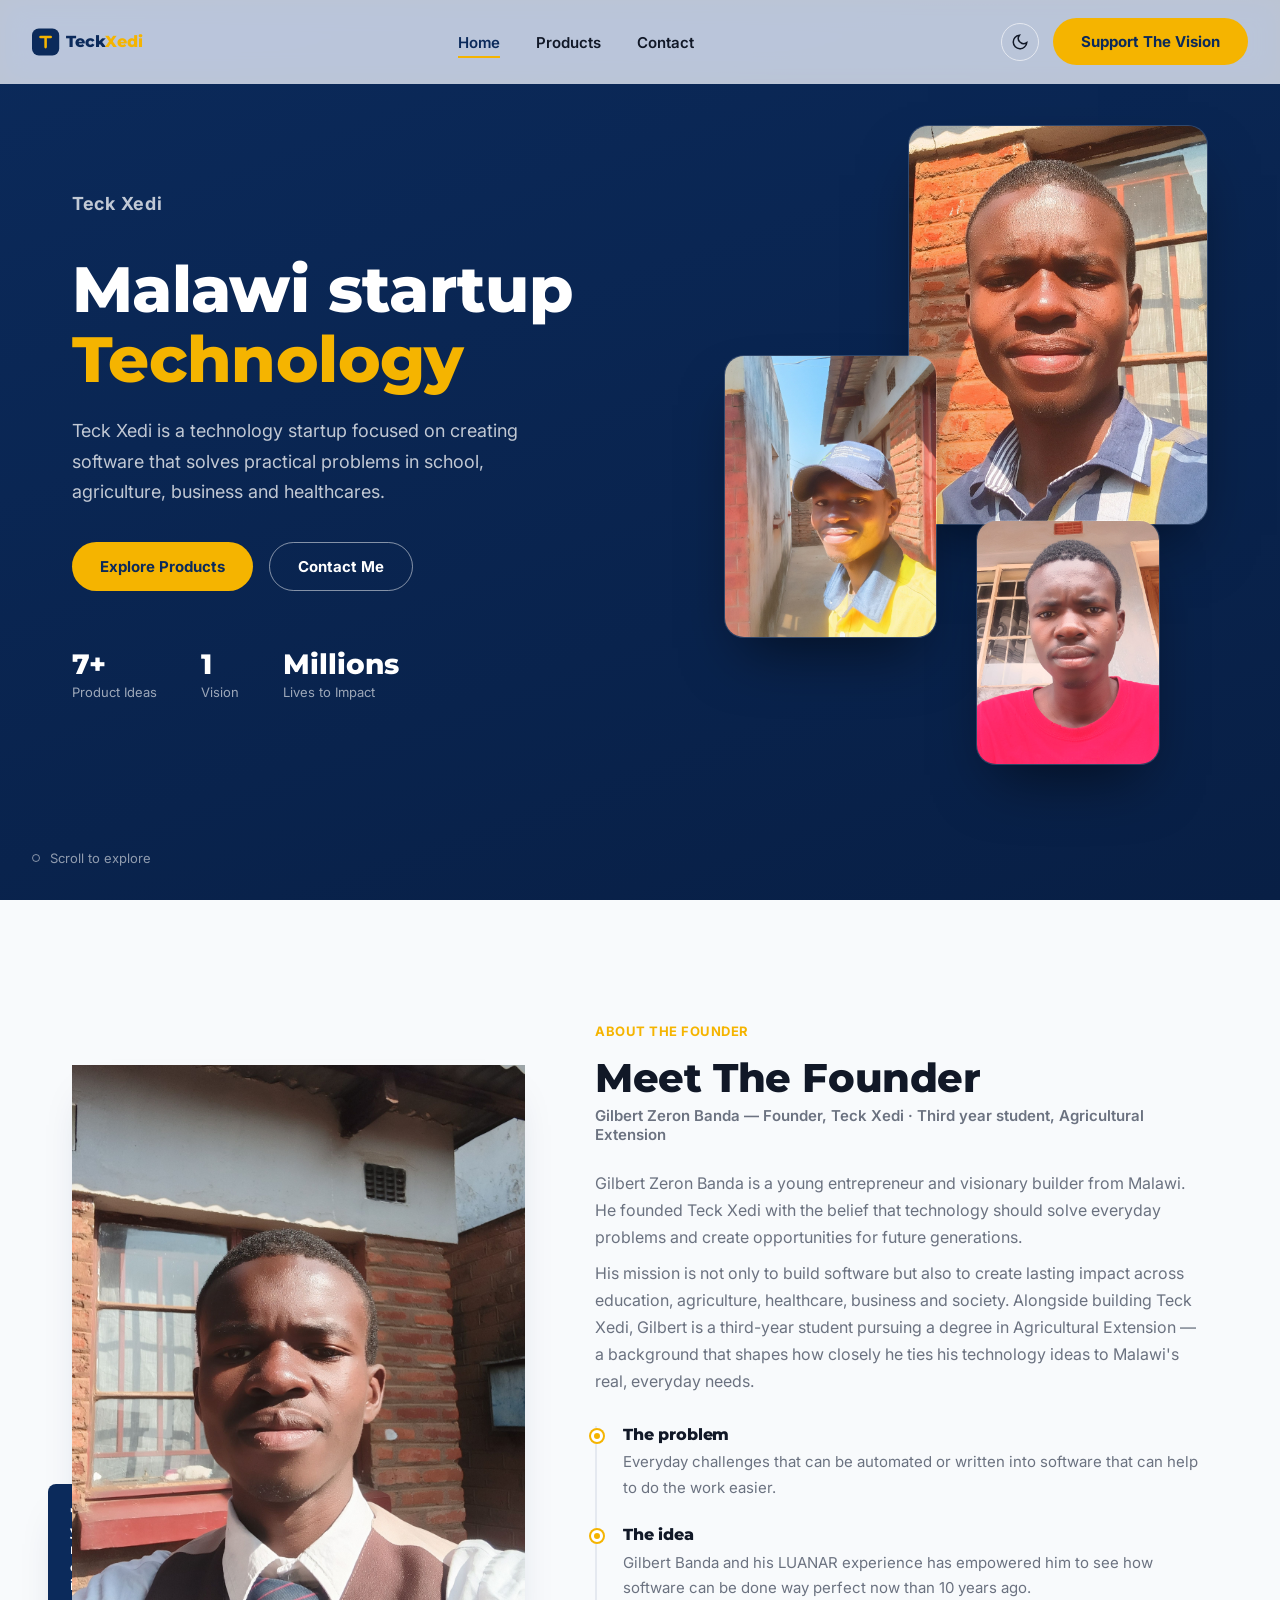
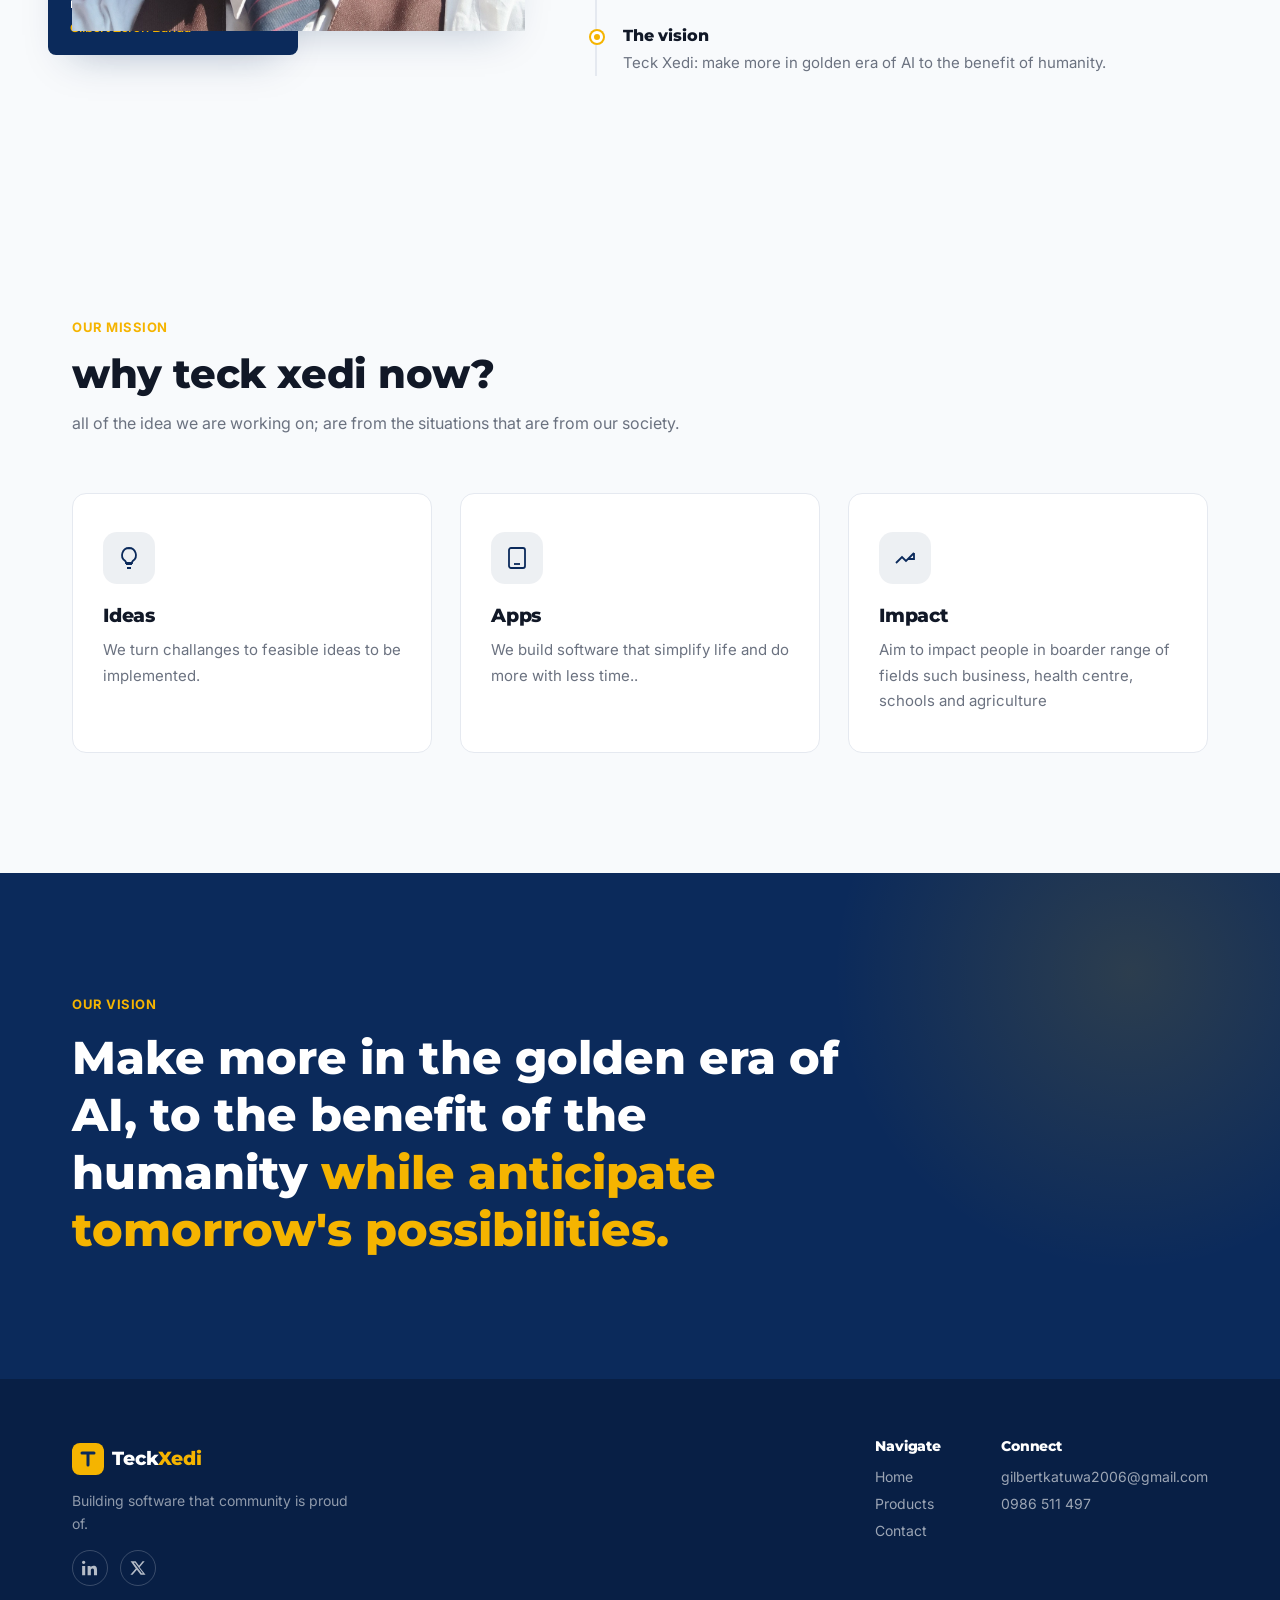
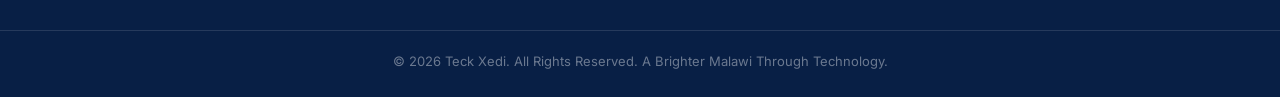
==== index.html @ 942b4819 "Correct text and grammar in founder section" ====
<!DOCTYPE html>
<html lang="en">
<head>
<meta charset="UTF-8">
<meta name="viewport" content="width=device-width, initial-scale=1.0">
<title>Teck Xedi super</title>
<meta name="description" content="Teck Xedi is a Malawian technology startup building software for education, healthcare, business and industry — founded by Gilbert Zeron Banda.">
<meta property="og:title" content="Teck Xedi Ideas Apps Impact">
<meta property="og:description" content="A Malawian technology startup solving real-world problems in education, healthcare, business and industry.">
<meta property="og:type" content="website">
<link rel="icon" href="assets/logo.svg" type="image/svg+xml">
<link rel="preconnect" href="https://fonts.googleapis.com">
<link href="https://fonts.googleapis.com/css2?family=Montserrat:wght@700;800&family=Inter:wght@400;500;600;700&display=swap" rel="stylesheet">
<link rel="stylesheet" href="style.css">
</head>
<body>
<a href="#main" class="skip-link">Skip to content</a>

<header class="nav" aria-label="Primary">
  <a href="index.html" class="nav-logo" aria-label="Teck Xedi home">
    <svg class="logo-mark" width="140" height="40" viewBox="0 0 140 40" xmlns="http://www.w3.org/2000/svg" role="img" aria-label="Teck Xedi">
      <rect x="0" y="4" width="32" height="32" rx="8" fill="#0B2A5B"/>
      <path d="M10 14 L22 14 M16 14 L16 26" stroke="#F5B400" stroke-width="3" stroke-linecap="round"/>
      <text x="40" y="26" font-family="Montserrat, sans-serif" font-weight="800" font-size="19" fill="#0B2A5B">Teck</text>
      <text x="86" y="26" font-family="Montserrat, sans-serif" font-weight="800" font-size="19" fill="#F5B400">Xedi</text>
    </svg>
  </a>
  <nav>
    <ul class="nav-links">
      <li><a href="index.html" class="active">Home</a></li>
      <li><a href="products.html">Products</a></li>
      <li><a href="contact.html">Contact</a></li>
      <li class="nav-cta-mobile"><a href="contact.html" class="btn btn-gold">Support The Vision</a></li>
    </ul>
  </nav>
  <div class="nav-right">
    <button class="theme-toggle" aria-label="Toggle dark mode" title="Toggle dark mode">
      <svg width="18" height="18" viewBox="0 0 24 24" fill="none" stroke="currentColor" stroke-width="2"><path d="M21 12.79A9 9 0 1111.21 3 7 7 0 0021 12.79z"/></svg>
    </button>
    <a href="contact.html" class="btn btn-gold nav-cta">Support The Vision</a>
    <button class="nav-toggle" aria-label="Open menu" aria-expanded="false"><span></span><span></span><span></span></button>
  </div>
</header>

<main id="main">
  <!-- ============ HERO ============ -->
  <section class="hero">
    <div class="container">
      <div class="hero-text">
        <p class="hero-eyebrow">Teck Xedi</p>
        <h1>Malawi startup <span class="gold">Technology</span></h1>
        <p>Teck Xedi is a technology startup focused on creating software that solves practical problems in school, agriculture, business and healthcares.</p>
        <div class="hero-actions">
          <a href="products.html" class="btn btn-gold">Explore Products</a>
          <a href="contact.html" class="btn btn-ghost-light">Contact Me</a>
        </div>
        <div class="hero-stats">
          <div><strong>7+</strong><span>Product Ideas</span></div>
          <div><strong>1</strong><span>Vision</span></div>
          <div><strong>Millions</strong><span>Lives to Impact</span></div>
        </div>
      </div>
      <div class="hero-visual">
        <div class="portrait-frame p1" data-parallax="-0.12">
          <div class="upload-slot photo-fixed">
            <img src="assets/founder-1.jpg" alt="Gilbert Zeron Banda, founder of Teck Xedi" loading="lazy" onerror="this.style.display='none'">
            <svg width="28" height="28" viewBox="0 0 24 24" fill="none" stroke="currentColor" stroke-width="1.6"><rect x="3" y="6" width="18" height="14" rx="2"/><circle cx="12" cy="13" r="3.2"/><path d="M8 6l1.4-2h5.2L16 6"/></svg>
          </div>
        </div>
        <div class="portrait-frame p2" data-parallax="0.16">
          <div class="upload-slot photo-fixed">
            <img src="assets/founder-2.jpg" alt="Gilbert Zeron Banda" loading="lazy" onerror="this.style.display='none'">
            <svg width="24" height="24" viewBox="0 0 24 24" fill="none" stroke="currentColor" stroke-width="1.6"><rect x="3" y="6" width="18" height="14" rx="2"/><circle cx="12" cy="13" r="3.2"/><path d="M8 6l1.4-2h5.2L16 6"/></svg>
          </div>
        </div>
        <div class="portrait-frame p3" data-parallax="-0.2">
          <div class="upload-slot photo-fixed">
            <img src="assets/founder-3.jpg" alt="Gilbert Zeron Banda" loading="lazy" onerror="this.style.display='none'">
            <svg width="20" height="20" viewBox="0 0 24 24" fill="none" stroke="currentColor" stroke-width="1.6"><rect x="3" y="6" width="18" height="14" rx="2"/><circle cx="12" cy="13" r="3.2"/><path d="M8 6l1.4-2h5.2L16 6"/></svg>
          </div>
        </div>
      </div>
    </div>
    <div class="hero-scroll"><span class="dot"></span> Scroll to explore</div>
  </section>

  <!-- ============ FOUNDER ============ -->
  <section class="founder-section">
    <div class="container founder reveal">
      <div class="founder-photo">
        <div class="upload-slot photo-fixed">
            <img src="assets/founder-main.jpg" alt="Gilbert Zeron Banda" loading="lazy" onerror="this.style.display='none'">
            <svg width="30" height="30" viewBox="0 0 24 24" fill="none" stroke="currentColor" stroke-width="1.6"><rect x="3" y="6" width="18" height="14" rx="2"/><circle cx="12" cy="13" r="3.2"/><path d="M8 6l1.4-2h5.2L16 6"/></svg>
          </div>
        <div class="founder-quote">"everything is possible if you have an infinite mindset, as humans it is our duty to develop the infinite mindset which is a muscle."<span>Gilbert Zeron Banda</span></div>
      </div>
      <div>
        <p class="eyebrow">ABOUT THE FOUNDER</p>
        <h2>Meet The Founder</h2>
        <span class="founder-role">Gilbert Zeron Banda — Founder, Teck Xedi · Third year student, Agricultural Extension</span>
        <p style="font-size:16px; margin-bottom:8px;">Gilbert Zeron Banda is a young entrepreneur and visionary builder from Malawi. He founded Teck Xedi with the belief that technology should solve everyday problems and create opportunities for future generations.</p>
        <p style="font-size:16px;">His mission is not only to build software but also to create lasting impact across education, agriculture, healthcare, business and society. Alongside building Teck Xedi, Gilbert is a third-year student pursuing a degree in Agricultural Extension — a background that shapes how closely he ties his technology ideas to Malawi's real, everyday needs.</p>
        <div class="timeline">
          <div class="timeline-item">
            <h4>The problem</h4>
            <p>Everyday challenges that can be automated or written into software that can help to do the work easier.</p>
          </div>
          <div class="timeline-item">
            <h4>The idea</h4>
            <p>Gilbert Banda and his LUANAR experience has empowered him to see how software can be done way perfect now than 10 years ago.</p>
          </div>
          <div class="timeline-item">
            <h4>The vision</h4>
            <p>Teck Xedi: make more in golden era of AI to the benefit of humanity.</p>
          </div>
        </div>
      </div>
    </div>
  </section>

  <!-- ============ MISSION ============ -->
  <section class="mission">
    <div class="container">
      <div class="section-head reveal">
        <p class="eyebrow">OUR MISSION</p>
        <h2> why teck xedi now?</h2>
        <p style="font-size:16px;"> all of the idea we are working on; are from the situations that are from our society.</p>
      </div>
      <div class="mission-grid">
        <div class="mission-card reveal">
          <div class="icon"><svg width="24" height="24" viewBox="0 0 24 24" fill="none" stroke="currentColor" stroke-width="1.8"><path d="M9 18h6M10 22h4M12 2a7 7 0 00-4 12.7c.6.5 1 1.3 1 2.1v.2h6v-.2c0-.8.4-1.6 1-2.1A7 7 0 0012 2z"/></svg></div>
          <h3>Ideas</h3>
          <p>We turn challanges to feasible ideas to be implemented.</p>
        </div>
        <div class="mission-card reveal">
          <div class="icon"><svg width="24" height="24" viewBox="0 0 24 24" fill="none" stroke="currentColor" stroke-width="1.8"><rect x="4" y="2" width="16" height="20" rx="2"/><path d="M9 18h6"/></svg></div>
          <h3>Apps</h3>
          <p>We build software that simplify life and do more with less time..</p>
        </div>
        <div class="mission-card reveal">
          <div class="icon"><svg width="24" height="24" viewBox="0 0 24 24" fill="none" stroke="currentColor" stroke-width="1.8"><path d="M3 17l6-6 4 4 8-8M21 7v6h-6"/></svg></div>
          <h3>Impact</h3>
          <p>Aim to impact people in boarder range of fields such business, health centre, schools and agriculture</p>
        </div>
      </div>
    </div>
  </section>

  <!-- ============ VISION ============ -->
  <section class="vision">
    <div class="container">
      <div class="vision-inner reveal">
        <p class="eyebrow">OUR VISION</p>
        <p class="big"> Make more in the golden era of AI, to the benefit of the humanity <span class="highlight">while anticipate tomorrow's possibilities.</span></p>
      </div>
    </div>
  </section>
</main>

<footer class="footer">
  <div class="container">
    <div class="footer-brand">
      <svg class="logo-mark" width="140" height="40" viewBox="0 0 140 40" xmlns="http://www.w3.org/2000/svg" role="img" aria-label="Teck Xedi">
      <rect x="0" y="4" width="32" height="32" rx="8" fill="#F5B400"/>
      <path d="M10 14 L22 14 M16 14 L16 26" stroke="#0B2A5B" stroke-width="3" stroke-linecap="round"/>
      <text x="40" y="26" font-family="Montserrat, sans-serif" font-weight="800" font-size="19" fill="#FFFFFF">Teck</text>
      <text x="86" y="26" font-family="Montserrat, sans-serif" font-weight="800" font-size="19" fill="#F5B400">Xedi</text>
    </svg>
      <p> Building software that community is proud of.</p>
      <div class="footer-social">
        <a href="#" aria-label="LinkedIn"><svg width="16" height="16" viewBox="0 0 24 24" fill="currentColor"><path d="M4.98 3.5C4.98 4.88 3.87 6 2.5 6S0 4.88 0 3.5 1.12 1 2.5 1s2.48 1.12 2.48 2.5zM.2 8.98h4.6V23H.2V8.98zM8.4 8.98h4.4v1.9h.06c.6-1.1 2.1-2.3 4.3-2.3 4.6 0 5.4 3 5.4 6.9V23h-4.6v-6.6c0-1.6 0-3.6-2.2-3.6s-2.5 1.7-2.5 3.5V23H8.4V8.98z"/></svg></a>
        <a href="#" aria-label="X"><svg width="16" height="16" viewBox="0 0 24 24" fill="currentColor"><path d="M18.9 2H22l-7.6 8.7L23.3 22h-7.3l-5.7-7.4L3.8 22H.6l8.1-9.3L.9 2h7.5l5.1 6.8L18.9 2zm-1.3 18h1.8L7.5 4H5.6l12 16z"/></svg></a>
      </div>
    </div>
    <div class="footer-links">
      <div class="footer-col">
        <h4>Navigate</h4>
        <a href="index.html">Home</a>
        <a href="products.html">Products</a>
        <a href="contact.html">Contact</a>
      </div>
      <div class="footer-col">
        <h4>Connect</h4>
        <a href="mailto:gilbertkatuwa2006@gmail.com">gilbertkatuwa2006@gmail.com</a>
        <a href="tel:0986511497">0986 511 497</a>
      </div>
    </div>
  </div>
  <div class="footer-bottom">© <span class="js-year"></span> Teck Xedi. All Rights Reserved. A Brighter Malawi Through Technology.</div>
</footer>

<script src="script.js"></script>
</body>
</html>
---- style.css ----
/* ==========================================================
   Teck Xedi — Design Tokens
   ========================================================== */
:root{
  --navy:#0B2A5B;
  --navy-deep:#081F45;
  --gold:#F5B400;
  --bg:#F8FAFC;
  --surface:#FFFFFF;
  --text:#111827;
  --muted:#6B7280;
  --border:#E5E9F0;
  --radius:14px;
  --radius-sm:8px;
  --shadow:0 20px 40px -20px rgba(11,42,91,0.25);
  --shadow-sm:0 8px 20px -12px rgba(11,42,91,0.18);
  --max:1200px;
  --ease:cubic-bezier(.22,.61,.36,1);
}

:root[data-theme="dark"]{
  --bg:#0A1220;
  --surface:#101B32;
  --text:#F1F5F9;
  --muted:#94A3B8;
  --border:#1E2B45;
  --shadow:0 20px 40px -20px rgba(0,0,0,0.6);
  --shadow-sm:0 8px 20px -12px rgba(0,0,0,0.5);
}

*,*::before,*::after{box-sizing:border-box;}
html{scroll-behavior:smooth; scroll-padding-top:90px;}
body{
  margin:0;
  font-family:'Inter',system-ui,-apple-system,sans-serif;
  background:var(--bg);
  color:var(--text);
  -webkit-font-smoothing:antialiased;
  transition:background .3s var(--ease), color .3s var(--ease);
}
h1,h2,h3,h4{
  font-family:'Montserrat',sans-serif;
  font-weight:800;
  line-height:1.1;
  margin:0;
  letter-spacing:-0.01em;
}
p{margin:0; color:var(--muted); line-height:1.7;}
a{color:inherit; text-decoration:none;}
img{max-width:100%; display:block;}
button{font-family:inherit; cursor:pointer; border:none; background:none;}
.container{max-width:var(--max); margin:0 auto; padding:0 32px;}
section{padding:120px 0;}
@media (max-width:900px){ section{padding:72px 0;} .container{padding:0 20px;} }

/* Skip link */
.skip-link{position:absolute; left:-999px; top:0; background:var(--gold); color:var(--navy); padding:10px 16px; z-index:999; border-radius:0 0 8px 0;}
.skip-link:focus{left:0;}

:focus-visible{outline:3px solid var(--gold); outline-offset:3px;}

/* ==========================================================
   Navbar
   ========================================================== */
.nav{
  position:fixed; top:0; left:0; right:0; z-index:100;
  display:flex; align-items:center; justify-content:space-between;
  padding:18px 32px;
  background:rgba(248,250,252,0.75);
  backdrop-filter:blur(14px) saturate(160%);
  -webkit-backdrop-filter:blur(14px) saturate(160%);
  border-bottom:1px solid transparent;
  transition:all .35s var(--ease);
}
:root[data-theme="dark"] .nav{background:rgba(10,18,32,0.75);}
.nav.scrolled{border-bottom-color:var(--border); box-shadow:var(--shadow-sm);}
.nav-logo{display:flex; align-items:center; gap:10px;}
.nav-logo img, .nav-logo svg{height:34px; width:auto;}
.nav-links{display:flex; align-items:center; gap:36px; list-style:none; margin:0; padding:0;}
.nav-links a{font-weight:600; font-size:15px; color:var(--text); position:relative; padding:6px 0;}
.nav-links a::after{content:''; position:absolute; left:0; bottom:0; height:2px; width:0; background:var(--gold); transition:width .25s var(--ease);}
.nav-links a:hover::after, .nav-links a.active::after{width:100%;}
.nav-links a.active{color:var(--navy);}
:root[data-theme="dark"] .nav-links a.active{color:var(--gold);}
.nav-right{display:flex; align-items:center; gap:14px;}
.theme-toggle{width:38px; height:38px; border-radius:50%; display:flex; align-items:center; justify-content:center; border:1px solid var(--border); color:var(--text);}
.theme-toggle:hover{background:var(--surface);}
.nav-toggle{display:none; flex-direction:column; gap:5px; width:26px;}
.nav-toggle span{height:2px; background:var(--text); border-radius:2px;}

@media (max-width:900px){
  .nav-links{
    position:fixed; top:70px; left:0; right:0; flex-direction:column; align-items:flex-start; gap:0;
    background:var(--surface); padding:8px 24px 20px; border-bottom:1px solid var(--border);
    transform:translateY(-8px); opacity:0; pointer-events:none; transition:all .25s var(--ease);
  }
  .nav-links.open{transform:translateY(0); opacity:1; pointer-events:auto;}
  .nav-links li{width:100%; border-bottom:1px solid var(--border);}
  .nav-links a{display:block; padding:14px 0;}
  .nav-cta{display:none;}
  .nav-links .nav-cta-mobile{display:block; margin:14px 0 6px;}
  .nav-toggle{display:flex;}
}

/* ==========================================================
   Buttons
   ========================================================== */
.btn{
  display:inline-flex; align-items:center; justify-content:center; gap:8px;
  padding:14px 28px; border-radius:999px; font-weight:700; font-size:15px;
  transition:transform .2s var(--ease), box-shadow .2s var(--ease), background .2s var(--ease);
  white-space:nowrap;
}
.btn-gold{background:var(--gold); color:var(--navy);}
.btn-gold:hover{transform:translateY(-2px); box-shadow:0 14px 24px -10px rgba(245,180,0,0.55);}
.btn-outline{border:1.5px solid var(--navy); color:var(--navy);}
:root[data-theme="dark"] .btn-outline{border-color:var(--text); color:var(--text);}
.btn-outline:hover{background:var(--navy); color:#fff; transform:translateY(-2px);}
:root[data-theme="dark"] .btn-outline:hover{background:var(--text); color:var(--bg);}
.btn-light{background:#fff; color:var(--navy);}
.btn-light:hover{transform:translateY(-2px); box-shadow:0 14px 24px -10px rgba(0,0,0,0.35);}
.btn-ghost-light{border:1.5px solid rgba(255,255,255,0.5); color:#fff;}
.btn-ghost-light:hover{background:rgba(255,255,255,0.12); transform:translateY(-2px);}

/* ==========================================================
   Hero
   ========================================================== */
.hero{
  position:relative; min-height:100svh; display:flex; align-items:center;
  background:linear-gradient(160deg,var(--navy) 0%, var(--navy-deep) 100%);
  overflow:hidden; padding-top:110px;
}
.hero .container{display:grid; grid-template-columns:1.1fr 0.9fr; gap:60px; align-items:center; width:100%;}
.hero-eyebrow{color:var(--gold); font-weight:700; font-size:14px; letter-spacing:0.04em; margin-bottom:18px;}
.hero h1{color:#fff; font-size:clamp(38px,5vw,64px); margin-bottom:22px;}
.hero h1 .gold{color:var(--gold);}
.hero p{color:rgba(255,255,255,0.75); font-size:18px; max-width:480px; margin-bottom:34px;}
.hero-actions{display:flex; gap:16px; flex-wrap:wrap; margin-bottom:56px;}
.hero-stats{display:flex; gap:44px;}
.hero-stats div strong{display:block; font-family:'Montserrat',sans-serif; font-size:28px; color:#fff; font-weight:800;}
.hero-stats div span{color:rgba(255,255,255,0.6); font-size:13px;}

.hero-visual{position:relative; height:640px;}
.portrait-frame{
  position:absolute; border-radius:20px; overflow:hidden; box-shadow:0 30px 60px -20px rgba(0,0,0,0.55);
  border:1px solid rgba(255,255,255,0.12);
  background:rgba(255,255,255,0.04);
}
.portrait-frame.p1{width:62%; top:0; right:0;}
.portrait-frame.p2{width:44%; top:230px; left:0;}
.portrait-frame.p3{width:38%; bottom:0; right:10%;}
.upload-slot{
  position:relative; width:100%; aspect-ratio:3/4; display:flex; flex-direction:column; align-items:center; justify-content:center;
  gap:10px; color:rgba(255,255,255,0.55); cursor:pointer; background:rgba(255,255,255,0.03);
}
.upload-slot img{position:absolute; inset:0; width:100%; height:100%; object-fit:cover;}
.upload-slot .upload-label{font-size:12px; font-weight:600; z-index:1; text-align:center; padding:0 10px;}
.upload-slot svg{z-index:1;}
.upload-slot input{position:absolute; inset:0; opacity:0; cursor:pointer;}
.upload-slot.has-image .upload-label, .upload-slot.has-image svg{display:none;}
.upload-slot .remove-btn{position:absolute; top:8px; right:8px; z-index:2; width:26px; height:26px; border-radius:50%; background:rgba(0,0,0,0.6); color:#fff; display:none; align-items:center; justify-content:center; font-size:14px;}
.upload-slot.has-image .remove-btn{display:flex;}
/* Fixed, owner-only photo slots: image is set by file name, not by visitors */
.upload-slot.photo-fixed{cursor:default;}
.upload-slot.photo-fixed input{display:none;}
.upload-slot.photo-fixed img{position:absolute; inset:0; width:100%; height:100%; object-fit:cover; z-index:1;}
.nav-logo .logo-mark, .footer-brand .logo-mark{display:block;}

.hero-scroll{position:absolute; bottom:34px; left:32px; display:flex; align-items:center; gap:10px; color:rgba(255,255,255,0.55); font-size:13px;}
.hero-scroll .dot{width:8px; height:8px; border-radius:50%; border:1.5px solid rgba(255,255,255,0.5); animation:pulse 2s infinite;}
@keyframes pulse{0%,100%{opacity:.4} 50%{opacity:1}}

@media (max-width:900px){
  .hero .container{grid-template-columns:1fr; text-align:left;}
  .hero-visual{height:420px; margin-top:20px;}
  .hero-stats{gap:28px;}
}

/* ==========================================================
   Founder / Bio timeline
   ========================================================== */
.founder{display:grid; grid-template-columns:0.85fr 1.15fr; gap:70px; align-items:center;}
.founder-photo{position:relative;}
.founder-photo .upload-slot{border-radius:var(--radius); aspect-ratio:4/5; box-shadow:var(--shadow);}
.founder-quote{
  position:absolute; bottom:-24px; left:-24px; background:var(--navy); color:#fff; padding:20px 22px;
  border-radius:var(--radius-sm); max-width:250px; font-family:'Montserrat',sans-serif; font-weight:700; font-size:14px;
  box-shadow:var(--shadow);
}
.founder-quote span{display:block; color:var(--gold); font-size:12px; margin-top:8px; font-weight:600;}
.eyebrow{color:var(--gold); font-weight:700; font-size:13px; letter-spacing:0.04em; margin-bottom:14px;}
.founder h2{font-size:clamp(28px,3.4vw,40px); margin-bottom:6px;}
.founder-role{color:var(--muted); font-weight:600; margin-bottom:26px; display:block; font-size:15px;}
.timeline{margin-top:30px; border-left:2px solid var(--border); padding-left:26px; display:flex; flex-direction:column; gap:26px;}
.timeline-item{position:relative;}
.timeline-item::before{content:''; position:absolute; left:-32px; top:4px; width:12px; height:12px; border-radius:50%; background:var(--gold); border:3px solid var(--surface); box-shadow:0 0 0 2px var(--gold);}
.timeline-item h4{font-size:16px; margin-bottom:6px; color:var(--text);}
.timeline-item p{font-size:15px;}
@media (max-width:900px){ .founder{grid-template-columns:1fr;} .founder-quote{position:static; margin-top:18px; max-width:none;} }

/* ==========================================================
   Mission cards
   ========================================================== */
.section-head{max-width:640px; margin-bottom:56px;}
.section-head h2{font-size:clamp(28px,3.4vw,40px); margin-bottom:14px;}
.mission-grid{display:grid; grid-template-columns:repeat(3,1fr); gap:28px;}
.mission-card{
  background:var(--surface); border:1px solid var(--border); border-radius:var(--radius);
  padding:38px 30px; transition:transform .3s var(--ease), box-shadow .3s var(--ease);
}
.mission-card:hover{transform:translateY(-6px); box-shadow:var(--shadow);}
.mission-card .icon{width:52px; height:52px; border-radius:14px; background:rgba(11,42,91,0.07); display:flex; align-items:center; justify-content:center; margin-bottom:22px; color:var(--navy);}
:root[data-theme="dark"] .mission-card .icon{background:rgba(245,180,0,0.1); color:var(--gold);}
.mission-card h3{font-size:19px; margin-bottom:10px;}
.mission-card p{font-size:15px;}
@media (max-width:900px){ .mission-grid{grid-template-columns:1fr;} }

/* ==========================================================
   Vision section
   ========================================================== */
.vision{background:var(--navy); color:#fff; text-align:left; position:relative; overflow:hidden;}
.vision::before{content:''; position:absolute; width:600px; height:600px; border-radius:50%; background:radial-gradient(circle,rgba(245,180,0,0.14),transparent 70%); top:-200px; right:-150px;}
.vision-inner{max-width:820px; position:relative;}
.vision p.big{font-family:'Montserrat',sans-serif; font-weight:800; font-size:clamp(26px,4vw,46px); line-height:1.25; color:#fff;}
.vision .highlight{color:var(--gold);}

/* ==========================================================
   Products page
   ========================================================== */
.products-hero{background:linear-gradient(160deg,var(--navy),var(--navy-deep)); color:#fff; padding:170px 0 70px;}
.products-hero .container{display:flex; justify-content:space-between; align-items:flex-end; gap:30px; flex-wrap:wrap;}
.products-hero h1{color:#fff; font-size:clamp(32px,4.6vw,52px);}
.products-hero p{color:rgba(255,255,255,0.72); font-size:17px; max-width:420px; margin-top:14px;}
.products-hero .quote{font-family:'Montserrat',sans-serif; font-weight:700; font-style:normal; max-width:230px; text-align:right; color:var(--gold); font-size:16px;}

.filter-bar{display:flex; gap:10px; flex-wrap:wrap; margin:-30px 0 46px; position:relative; z-index:2;}
.filter-bar button{
  padding:10px 20px; border-radius:999px; border:1px solid var(--border); background:var(--surface);
  font-weight:600; font-size:14px; color:var(--muted); box-shadow:var(--shadow-sm); transition:all .2s var(--ease);
}
.filter-bar button.active, .filter-bar button:hover{background:var(--navy); color:#fff; border-color:var(--navy);}

.products-grid{display:grid; grid-template-columns:repeat(3,1fr); gap:28px;}
.product-card{
  background:var(--surface); border:1px solid var(--border); border-radius:var(--radius); overflow:hidden;
  display:flex; flex-direction:column; transition:transform .3s var(--ease), box-shadow .3s var(--ease);
}
.product-card:hover{transform:translateY(-6px); box-shadow:var(--shadow);}
.product-card .upload-slot{aspect-ratio:16/10; border-radius:0; background:linear-gradient(135deg,rgba(11,42,91,0.06),rgba(245,180,0,0.08)); color:var(--muted);}
.product-card .card-body{padding:26px; display:flex; flex-direction:column; gap:10px; flex:1;}
.badge{align-self:flex-start; font-size:12px; font-weight:700; padding:5px 12px; border-radius:999px; margin-bottom:2px;}
.badge.concept{background:#FEF3C7; color:#92400E;}
.badge.prototype{background:#DBEAFE; color:#1E40AF;}
.badge.development{background:#D1FAE5; color:#065F46;}
.badge.live{background:#FEE2E2; color:#991B1B;}
:root[data-theme="dark"] .badge.concept{background:rgba(245,180,0,0.18); color:#FBBF24;}
:root[data-theme="dark"] .badge.prototype{background:rgba(59,130,246,0.2); color:#93C5FD;}
:root[data-theme="dark"] .badge.development{background:rgba(16,185,129,0.18); color:#6EE7B7;}
:root[data-theme="dark"] .badge.live{background:rgba(239,68,68,0.18); color:#FCA5A5;}
.product-card h3{font-size:18px;}
.product-card p{font-size:14.5px; flex:1;}
.product-card ul{margin:0; padding-left:18px; color:var(--muted); font-size:14px; display:flex; flex-direction:column; gap:4px;}
.learn-more{display:inline-flex; align-items:center; gap:6px; font-weight:700; color:var(--navy); font-size:14.5px; margin-top:8px;}
:root[data-theme="dark"] .learn-more{color:var(--gold);}
.learn-more svg{transition:transform .2s var(--ease);}
.product-card:hover .learn-more svg{transform:translateX(4px);}
@media (max-width:1024px){ .products-grid{grid-template-columns:repeat(2,1fr);} }
@media (max-width:640px){ .products-grid{grid-template-columns:1fr;} }

.product-detail{border-top:1px solid var(--border); padding-top:10px; margin-top:8px; display:none; font-size:14px; color:var(--muted);}
.product-card.expanded .product-detail{display:block;}

.closing-quote{text-align:center; margin-top:70px; padding-top:50px; border-top:1px solid var(--border);}
.closing-quote p{font-family:'Montserrat',sans-serif; font-weight:700; font-size:clamp(20px,2.6vw,28px); color:var(--navy); max-width:700px; margin:0 auto;}
:root[data-theme="dark"] .closing-quote p{color:#fff;}

/* ==========================================================
   Contact page
   ========================================================== */
.contact-hero{background:linear-gradient(160deg,var(--navy),var(--navy-deep)); color:#fff; padding:170px 0 90px; position:relative; overflow:hidden;}
.contact-hero .container{display:grid; grid-template-columns:1.1fr 0.9fr; gap:40px; align-items:center;}
.contact-hero .eyebrow{color:var(--gold);}
.contact-hero h1{color:#fff; font-size:clamp(32px,4.8vw,54px);}
.contact-hero p{color:rgba(255,255,255,0.75); font-size:17px; max-width:460px; margin-top:16px;}
.contact-hero .hero-actions{margin-top:28px;}
.contact-hero-visual .upload-slot{border-radius:var(--radius); aspect-ratio:4/5; box-shadow:var(--shadow); border:1px solid rgba(255,255,255,0.15); background:rgba(255,255,255,0.05); color:rgba(255,255,255,0.55);}
.contact-hero-visual{position:relative;}
.contact-hero-visual .float-quote{position:absolute; bottom:-18px; right:-18px; background:#fff; color:var(--navy); padding:16px 18px; border-radius:var(--radius-sm); max-width:200px; font-size:13px; font-weight:700; box-shadow:var(--shadow); font-family:'Montserrat',sans-serif;}
@media (max-width:900px){ .contact-hero .container{grid-template-columns:1fr;} .contact-hero-visual{margin-top:24px;} .float-quote{display:none;} }

.challenge-card{
  display:grid; grid-template-columns:1fr auto; gap:40px; align-items:center;
  background:var(--surface); border:1px solid var(--border); border-radius:var(--radius); padding:44px; box-shadow:var(--shadow-sm);
}
.challenge-card .badge-soft{display:inline-block; background:#FEE2E2; color:#991B1B; font-size:12px; font-weight:700; padding:5px 12px; border-radius:999px; margin-bottom:16px;}
:root[data-theme="dark"] .challenge-card .badge-soft{background:rgba(239,68,68,0.15); color:#FCA5A5;}
.challenge-card h2{font-size:26px; margin-bottom:16px;}
.challenge-card p{font-size:15.5px; margin-bottom:12px;}
.challenge-side{text-align:center; background:var(--bg); border-radius:var(--radius-sm); padding:28px 24px; min-width:180px;}
.challenge-side .num{font-family:'Montserrat',sans-serif; font-weight:800; font-size:36px; color:var(--navy);}
:root[data-theme="dark"] .challenge-side .num{color:var(--gold);}
.challenge-side p{font-size:13px; margin-top:6px;}
@media (max-width:768px){ .challenge-card{grid-template-columns:1fr;} }

.cta-band{background:var(--gold); text-align:center; padding:80px 0;}
.cta-band h2{font-size:clamp(26px,3.6vw,38px); color:var(--navy); margin-bottom:14px;}
.cta-band p{color:rgba(11,42,91,0.75); margin-bottom:30px; font-size:16px;}
.cta-band .hero-actions{justify-content:center;}

.contact-info-grid{display:grid; grid-template-columns:1fr 1.2fr; gap:50px;}
.info-list{display:flex; flex-direction:column; gap:20px;}
.info-item{display:flex; gap:16px; align-items:flex-start; background:var(--surface); border:1px solid var(--border); border-radius:var(--radius-sm); padding:20px;}
.info-item .icon{width:42px; height:42px; border-radius:10px; background:rgba(11,42,91,0.07); display:flex; align-items:center; justify-content:center; color:var(--navy); flex-shrink:0;}
:root[data-theme="dark"] .info-item .icon{background:rgba(245,180,0,0.12); color:var(--gold);}
.info-item strong{display:block; font-size:15px; margin-bottom:2px; color:var(--text);}
.info-item span, .info-item a{font-size:14.5px; color:var(--muted);}
.support-card{margin-top:22px; background:var(--navy); color:#fff; border-radius:var(--radius); padding:26px; display:flex; gap:16px; align-items:flex-start;}
.support-card .icon{width:44px; height:44px; border-radius:50%; background:var(--gold); display:flex; align-items:center; justify-content:center; color:var(--navy); flex-shrink:0;}
.support-card h4{font-size:16px; margin-bottom:6px; color:#fff;}
.support-card p{font-size:13.5px; color:rgba(255,255,255,0.7); margin-bottom:14px;}

.form-card{background:var(--surface); border:1px solid var(--border); border-radius:var(--radius); padding:34px; box-shadow:var(--shadow-sm);}
.form-card h3{font-size:19px; margin-bottom:20px;}
.form-row{display:grid; grid-template-columns:1fr 1fr; gap:16px; margin-bottom:16px;}
.field{display:flex; flex-direction:column; gap:6px; margin-bottom:16px;}
.field label{font-size:13px; font-weight:600; color:var(--text);}
.field input, .field select, .field textarea{
  padding:13px 14px; border:1px solid var(--border); border-radius:var(--radius-sm); background:var(--bg); color:var(--text); font-family:inherit; font-size:14.5px;
  transition:border-color .2s var(--ease);
}
.field input:focus, .field select:focus, .field textarea:focus{border-color:var(--gold);}
.field textarea{resize:vertical; min-height:110px;}
.form-note{font-size:13px; color:var(--muted); margin-top:-6px; margin-bottom:16px;}
@media (max-width:768px){ .contact-info-grid{grid-template-columns:1fr;} .form-row{grid-template-columns:1fr;} }

/* ==========================================================
   Footer
   ========================================================== */
.footer{background:var(--navy-deep); color:rgba(255,255,255,0.7); padding:60px 0 28px;}
.footer .container{display:flex; justify-content:space-between; align-items:flex-start; flex-wrap:wrap; gap:30px;}
.footer-brand p{color:rgba(255,255,255,0.55); font-size:14px; margin-top:10px; max-width:280px;}
.footer-links{display:flex; gap:60px; flex-wrap:wrap;}
.footer-col h4{color:#fff; font-size:14px; margin-bottom:14px;}
.footer-col a{display:block; color:rgba(255,255,255,0.6); font-size:14px; margin-bottom:10px;}
.footer-col a:hover{color:var(--gold);}
.footer-social{display:flex; gap:12px; margin-top:14px;}
.footer-social a{width:36px; height:36px; border-radius:50%; border:1px solid rgba(255,255,255,0.2); display:flex; align-items:center; justify-content:center;}
.footer-social a:hover{background:var(--gold); color:var(--navy); border-color:var(--gold);}
.footer-bottom{border-top:1px solid rgba(255,255,255,0.12); margin-top:44px; padding-top:22px; text-align:center; font-size:13px; color:rgba(255,255,255,0.4);}

/* ==========================================================
   Scroll reveal
   ========================================================== */
.reveal{opacity:0; transform:translateY(24px); transition:opacity .7s var(--ease), transform .7s var(--ease);}
.reveal.in{opacity:1; transform:translateY(0);}
@media (prefers-reduced-motion:reduce){
  .reveal{opacity:1; transform:none; transition:none;}
  .portrait-frame{transition:none !important;}
  *{scroll-behavior:auto !important;}
}
/* =========================================================
   MOBILE FIX PATCH — paste at the very BOTTOM of style.css
   ========================================================= */

/* 1. Desktop: the mobile-menu-only button must stay hidden */
.nav-links .nav-cta-mobile{display:none;}

@media (max-width:900px){

  /* 2. Navbar: compact, nothing overflows, menu button always visible */
  .nav{padding:10px 16px;}
  .nav .nav-cta{display:none;}               /* big gold button moves into the menu */
  .nav-right{gap:8px;}
  .theme-toggle{width:44px;height:44px;}
  .nav-toggle{width:44px;height:44px;align-items:center;justify-content:center;}
  .nav-toggle span{width:22px;}
  .nav-logo svg,.nav-logo img{height:30px;}

  /* 3. Dropdown menu sits exactly under the navbar, with a proper gold button */
  .nav-links{position:absolute;top:100%;left:0;right:0;}
  .nav-links .nav-cta-mobile{display:block;border-bottom:none;}
  .nav-links .nav-cta-mobile a{display:flex;justify-content:center;padding:14px 24px;margin:14px 0 4px;color:var(--navy);}
  .nav-links .nav-cta-mobile a::after{display:none;}

  /* 4. Hero: a tidy photo collage instead of overlapping floating photos */
  .hero{min-height:auto;padding:96px 0 56px;}
  .hero-scroll{display:none;}
  .hero-visual{height:auto;max-width:440px;margin:32px auto 0;display:grid;grid-template-columns:1fr 1fr;gap:12px;}
  .portrait-frame{position:relative !important;inset:auto !important;width:100% !important;transform:none !important;}
  .portrait-frame.p1{grid-column:1 / -1;}
  .portrait-frame.p1 .upload-slot{aspect-ratio:1/1;}
  .portrait-frame.p2 .upload-slot,
  .portrait-frame.p3 .upload-slot{aspect-ratio:4/5;}
  .portrait-frame img{object-position:center 30%;}   /* keeps faces in frame */

  /* 5. Tighter spacing on phones */
  section{padding:56px 0;}
  .products-hero{padding:120px 0 48px;}
  .products-hero .quote{text-align:left;max-width:none;}
  .contact-hero{padding:120px 0 56px;}
  .contact-hero-visual{max-width:340px;}
  .contact-hero-visual .upload-slot{aspect-ratio:1/1;}
  .challenge-card{padding:26px;}
  .form-card{padding:24px;}
  .cta-band{padding:56px 0;}
  .footer-links{gap:36px;}

  /* 6. Product filter becomes a swipeable single row */
  .filter-bar{flex-wrap:nowrap;overflow-x:auto;margin:-30px -20px 36px;padding:0 20px 8px;scrollbar-width:none;}
  .filter-bar::-webkit-scrollbar{display:none;}
  .filter-bar button{flex:0 0 auto;}

  /* 7. 16px inputs stop iPhones from zooming in when you tap a field */
  .field input,.field select,.field textarea{font-size:16px;}
}

@media (max-width:480px){
  .hero-stats{gap:20px;flex-wrap:wrap;}
  .btn{padding:13px 22px;}
}
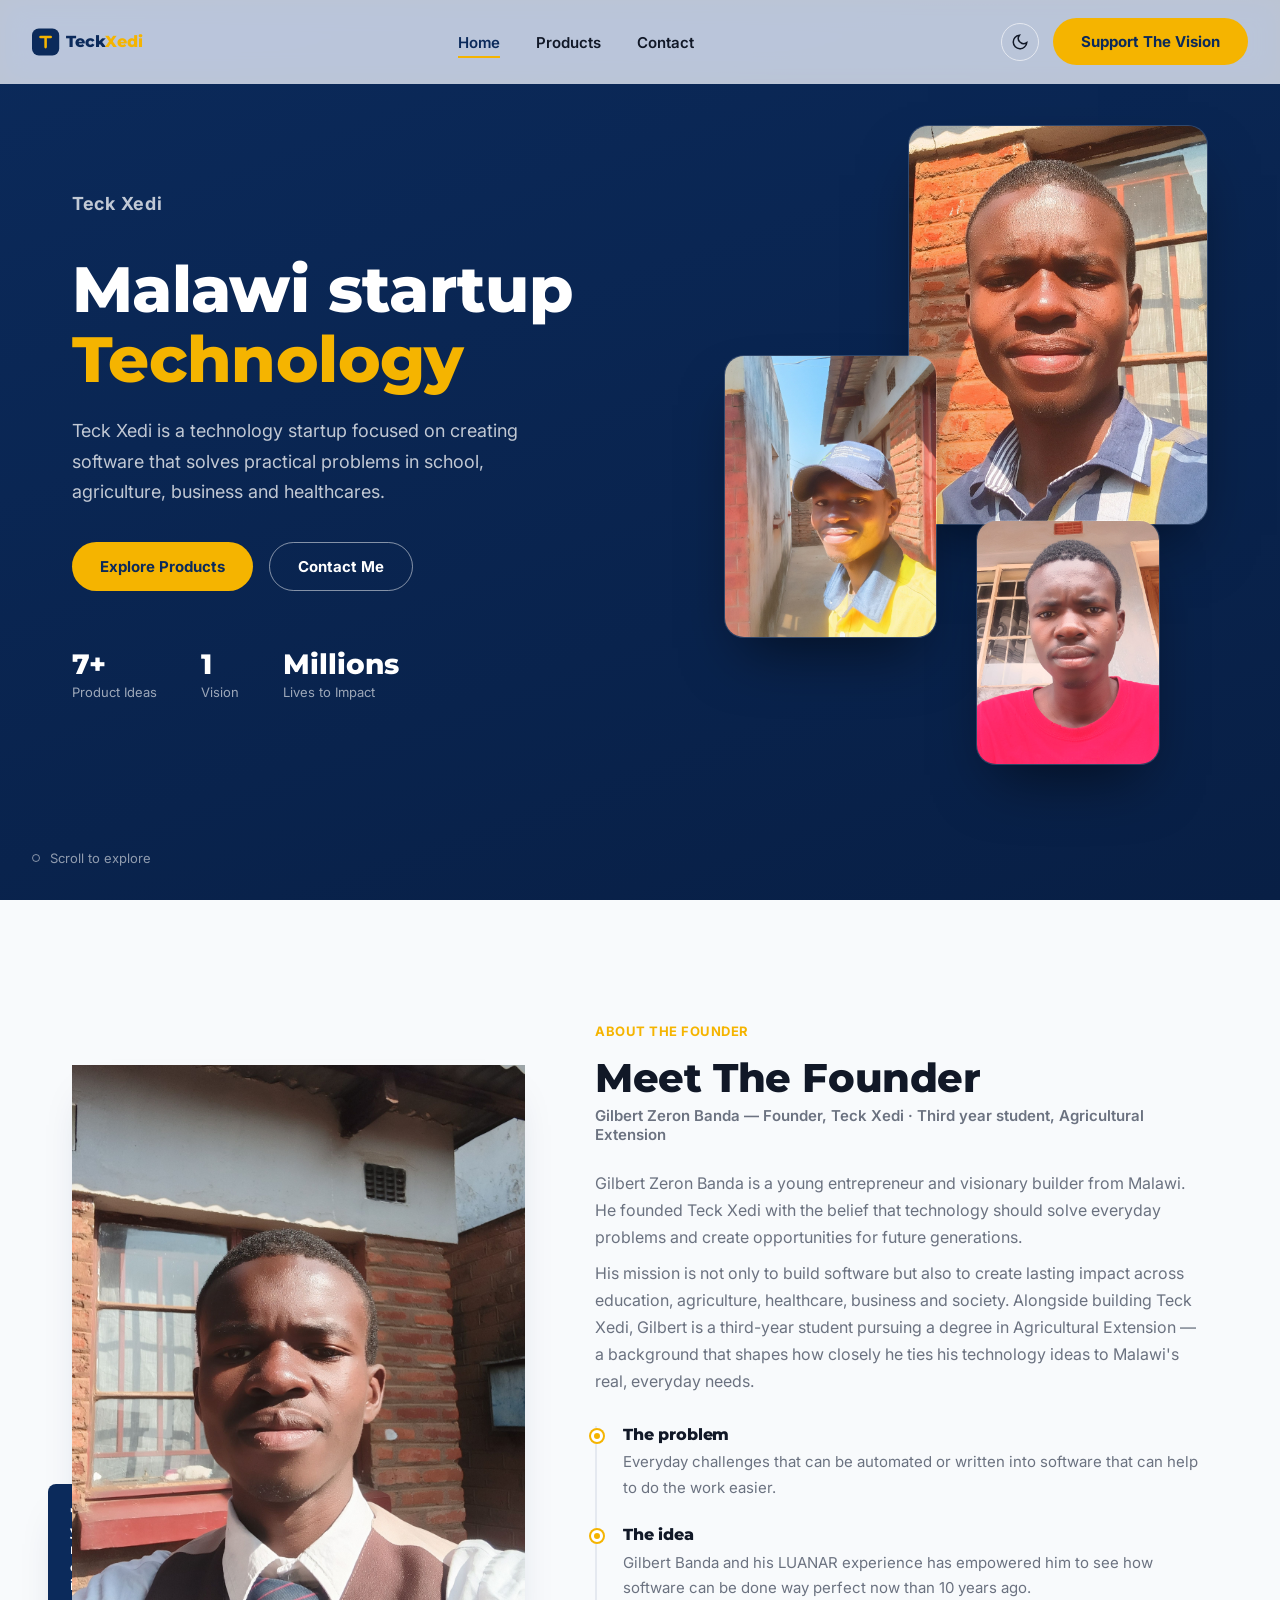
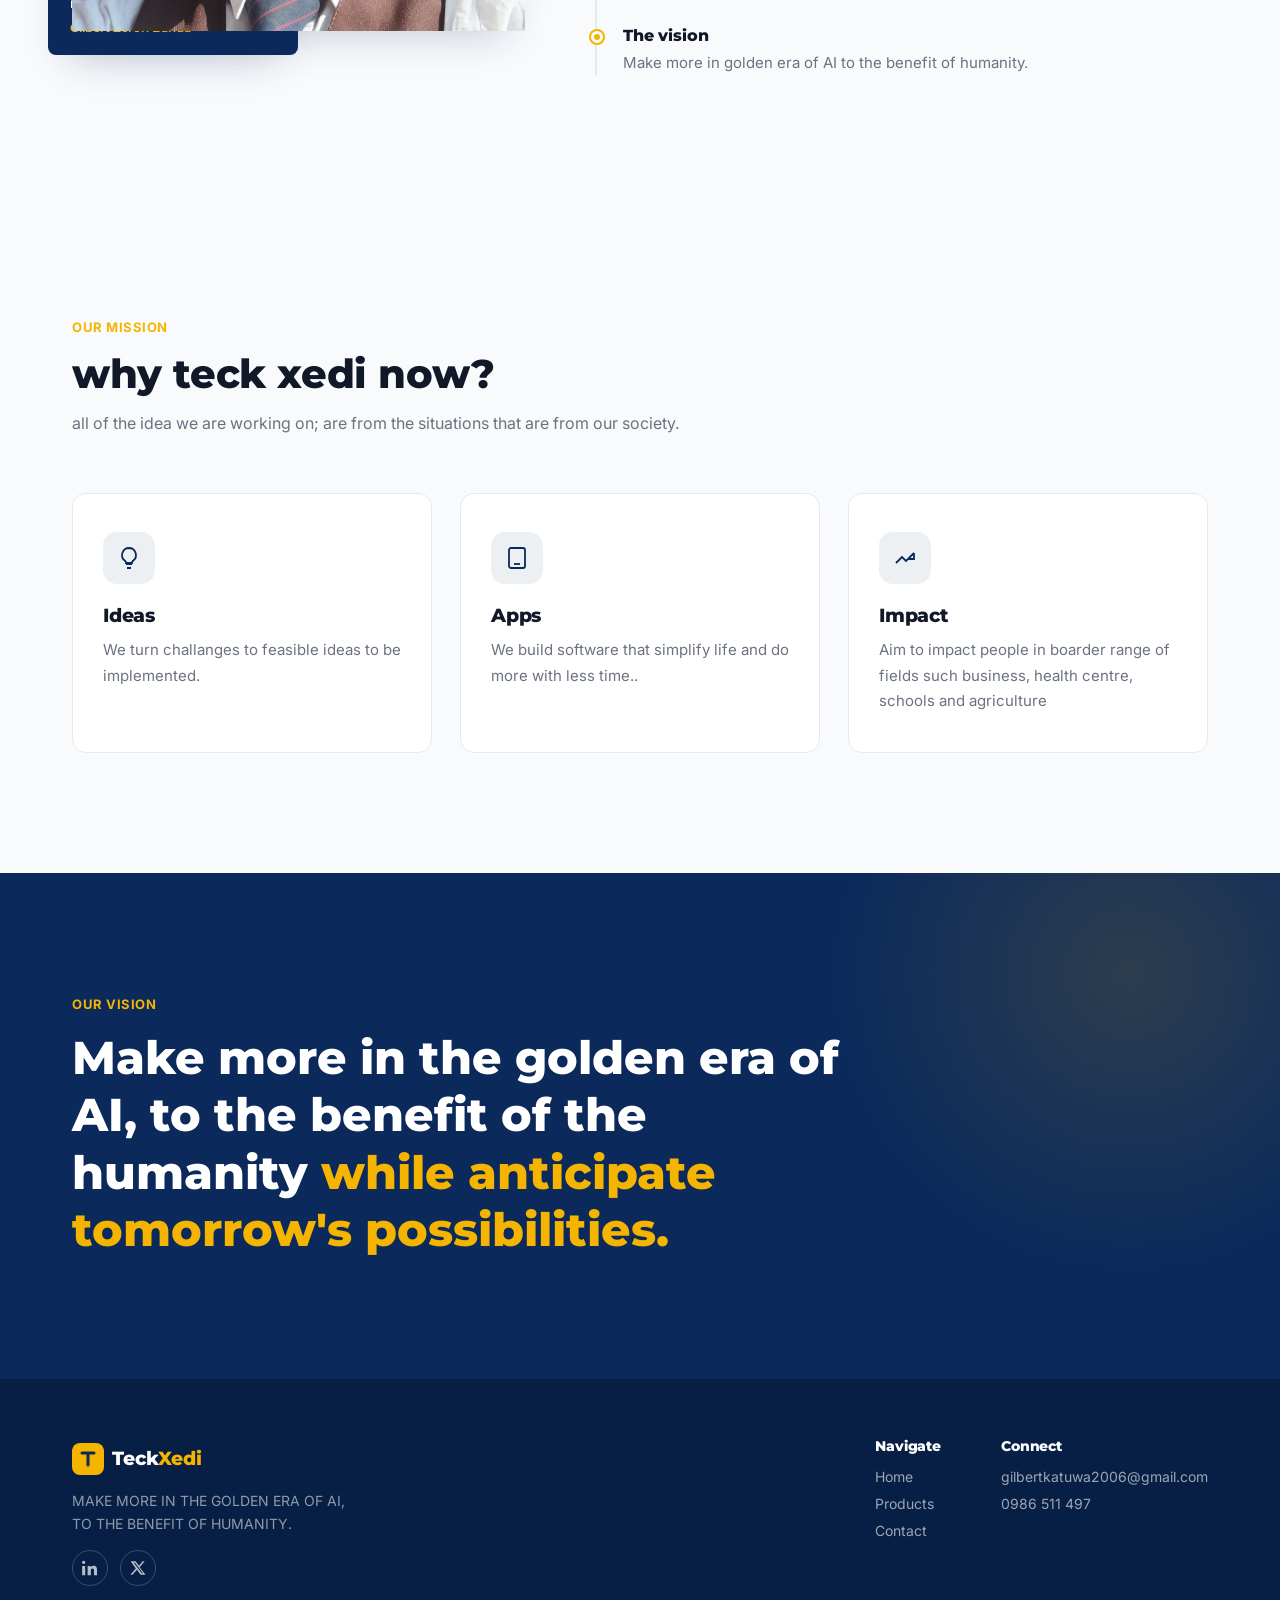
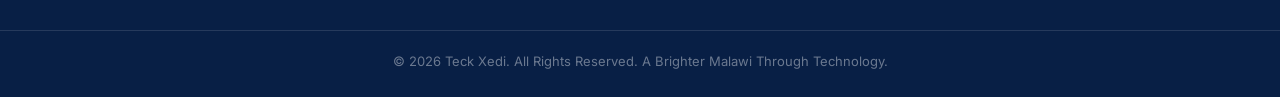
==== commit 1df4a585: "Update vision and footer text in index.html" ====
--- a/index.html
+++ b/index.html
@@ -111,7 +111,7 @@
           </div>
           <div class="timeline-item">
             <h4>The vision</h4>
-            <p>Teck Xedi: make more in golden era of AI to the benefit of humanity.</p>
+            <p>Make more in golden era of AI to the benefit of humanity.</p>
           </div>
         </div>
       </div>
@@ -166,7 +166,7 @@
       <text x="40" y="26" font-family="Montserrat, sans-serif" font-weight="800" font-size="19" fill="#FFFFFF">Teck</text>
       <text x="86" y="26" font-family="Montserrat, sans-serif" font-weight="800" font-size="19" fill="#F5B400">Xedi</text>
     </svg>
-      <p> Building software that community is proud of.</p>
+      <p> MAKE MORE IN THE GOLDEN ERA OF AI, TO THE BENEFIT OF HUMANITY.</p>
       <div class="footer-social">
         <a href="#" aria-label="LinkedIn"><svg width="16" height="16" viewBox="0 0 24 24" fill="currentColor"><path d="M4.98 3.5C4.98 4.88 3.87 6 2.5 6S0 4.88 0 3.5 1.12 1 2.5 1s2.48 1.12 2.48 2.5zM.2 8.98h4.6V23H.2V8.98zM8.4 8.98h4.4v1.9h.06c.6-1.1 2.1-2.3 4.3-2.3 4.6 0 5.4 3 5.4 6.9V23h-4.6v-6.6c0-1.6 0-3.6-2.2-3.6s-2.5 1.7-2.5 3.5V23H8.4V8.98z"/></svg></a>
         <a href="#" aria-label="X"><svg width="16" height="16" viewBox="0 0 24 24" fill="currentColor"><path d="M18.9 2H22l-7.6 8.7L23.3 22h-7.3l-5.7-7.4L3.8 22H.6l8.1-9.3L.9 2h7.5l5.1 6.8L18.9 2zm-1.3 18h1.8L7.5 4H5.6l12 16z"/></svg></a>
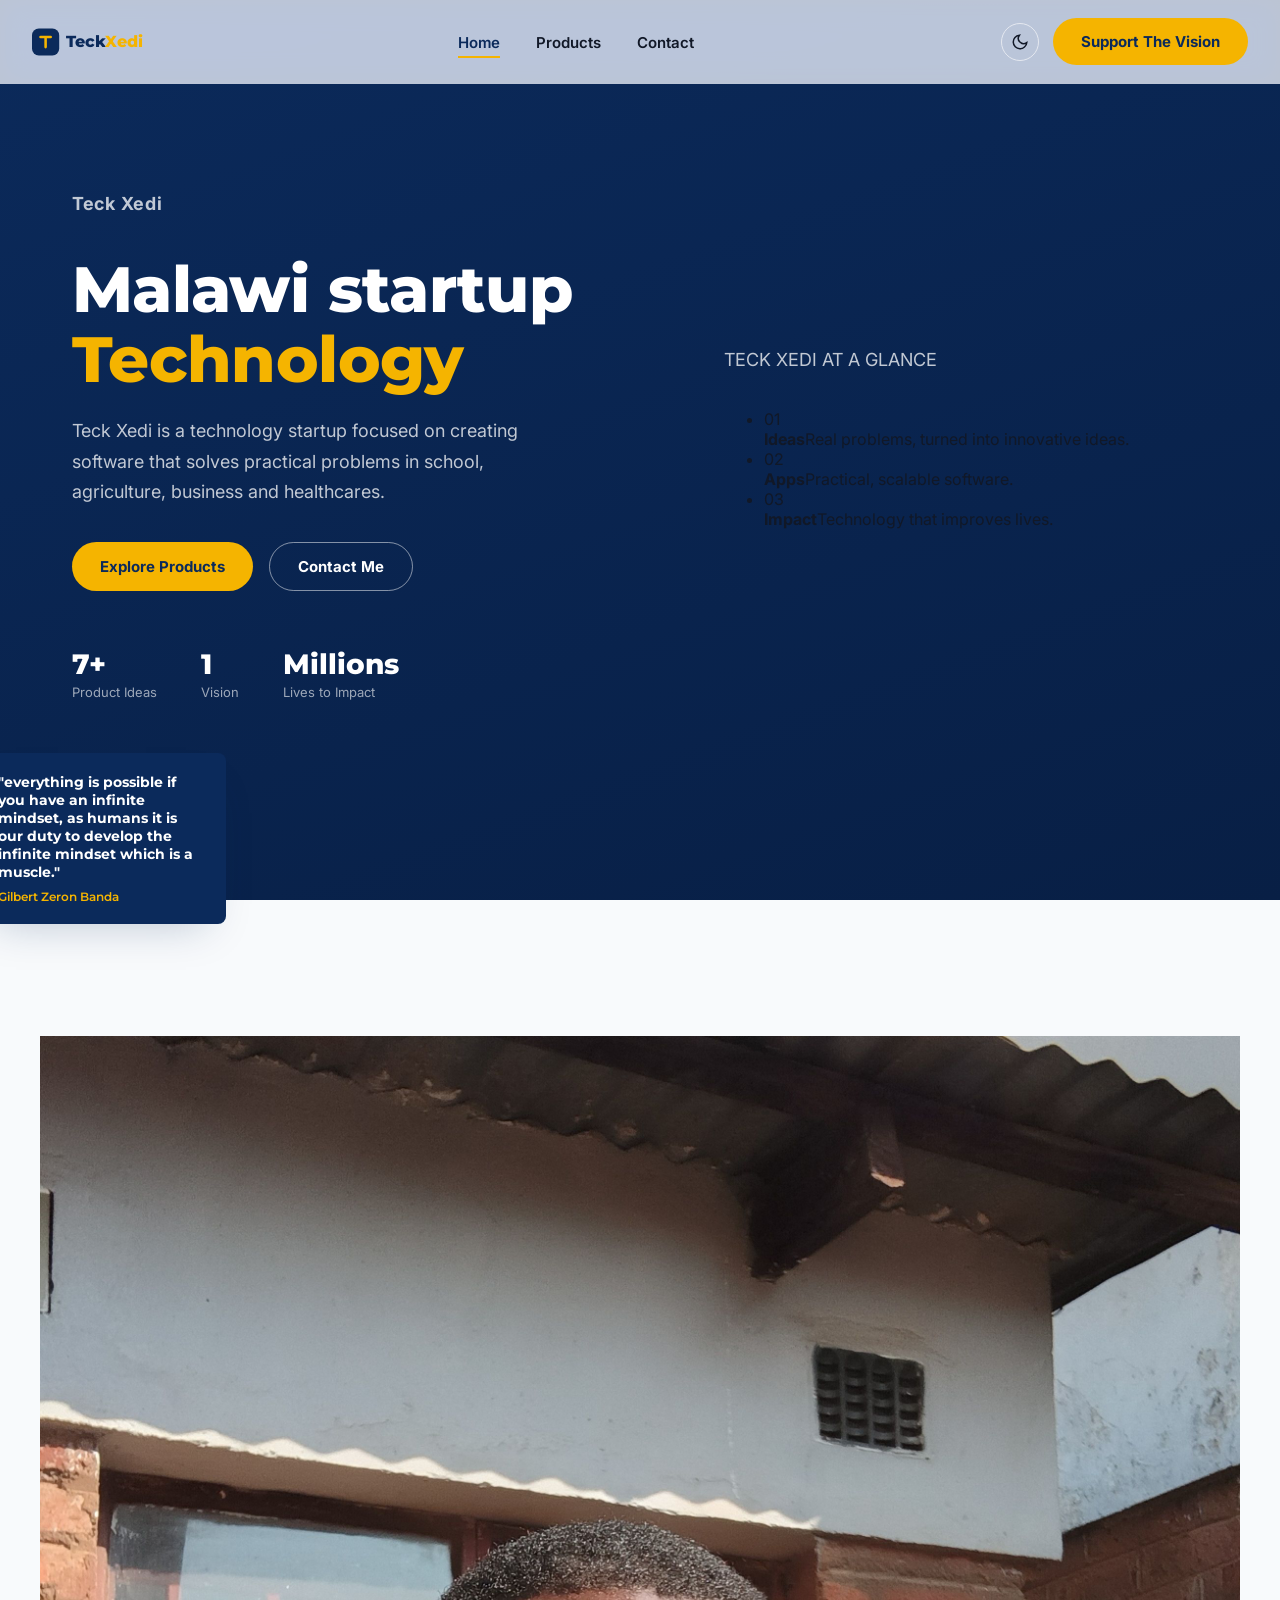
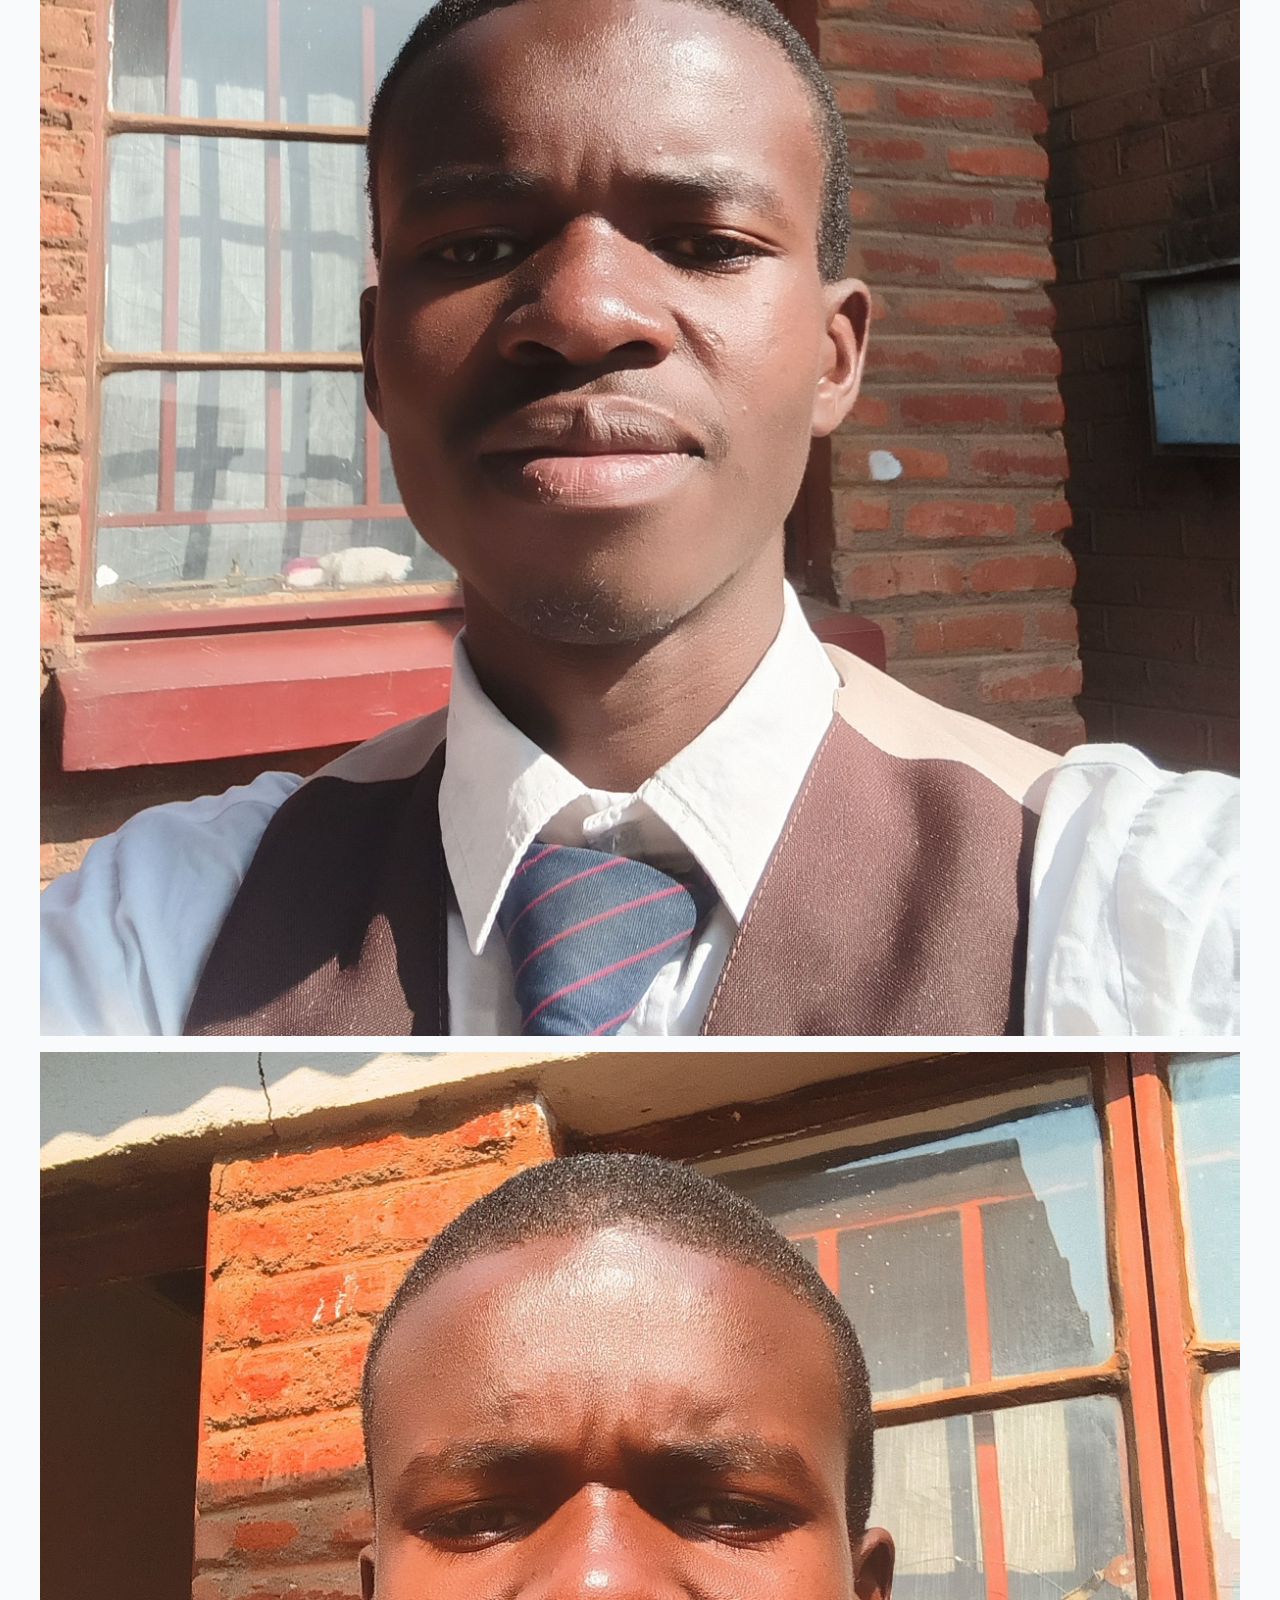
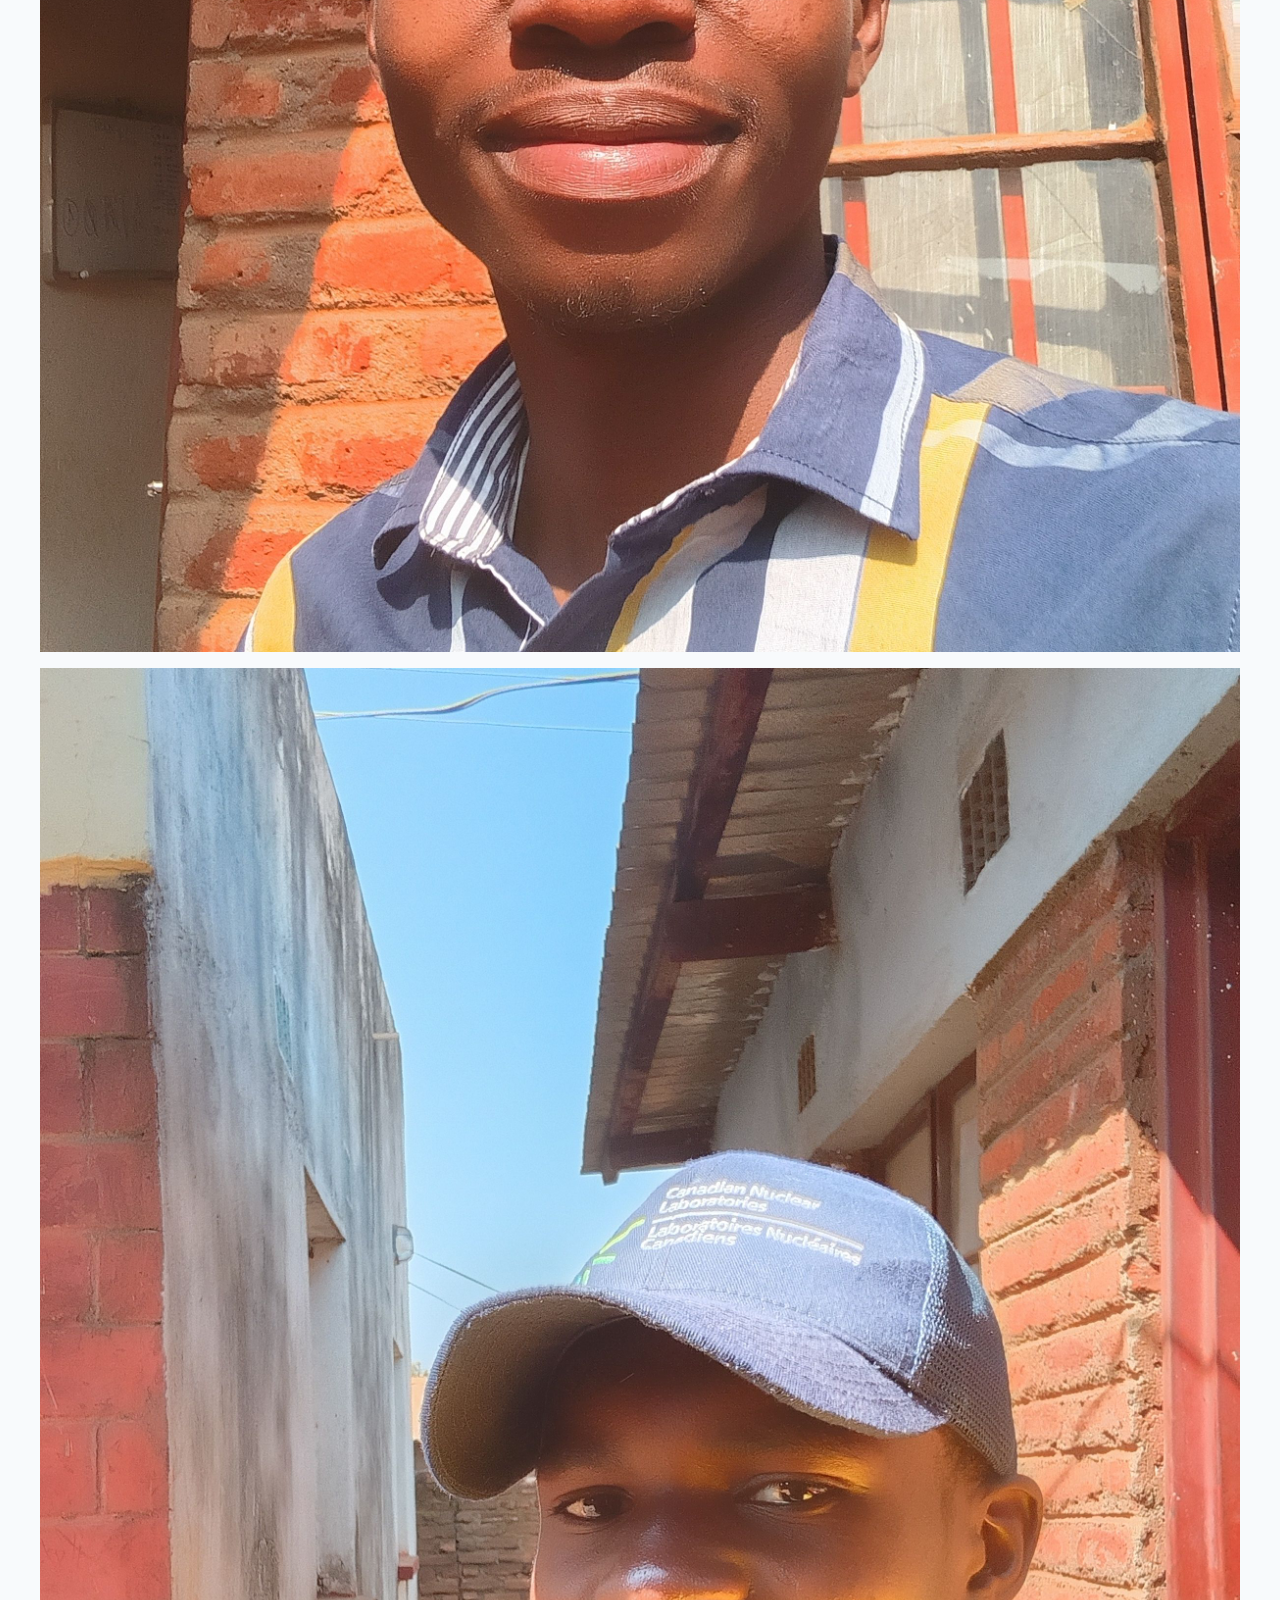
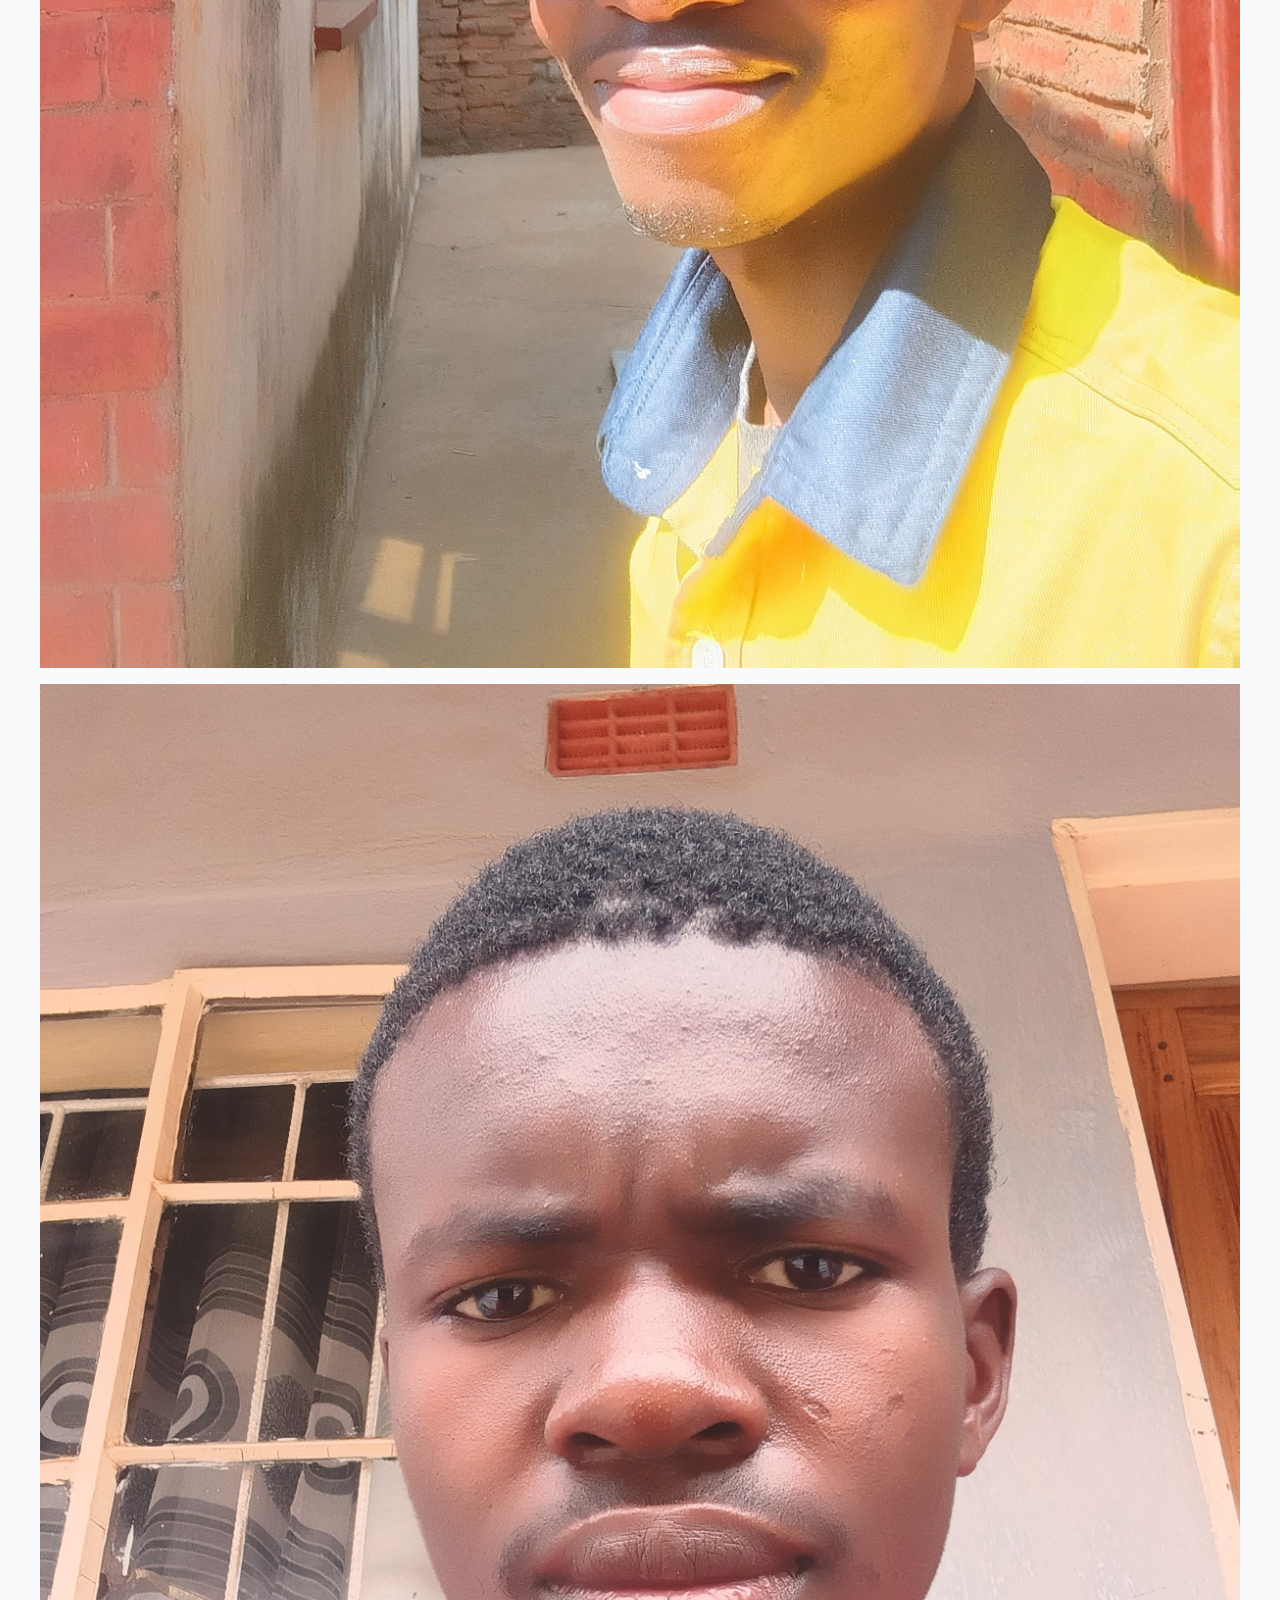
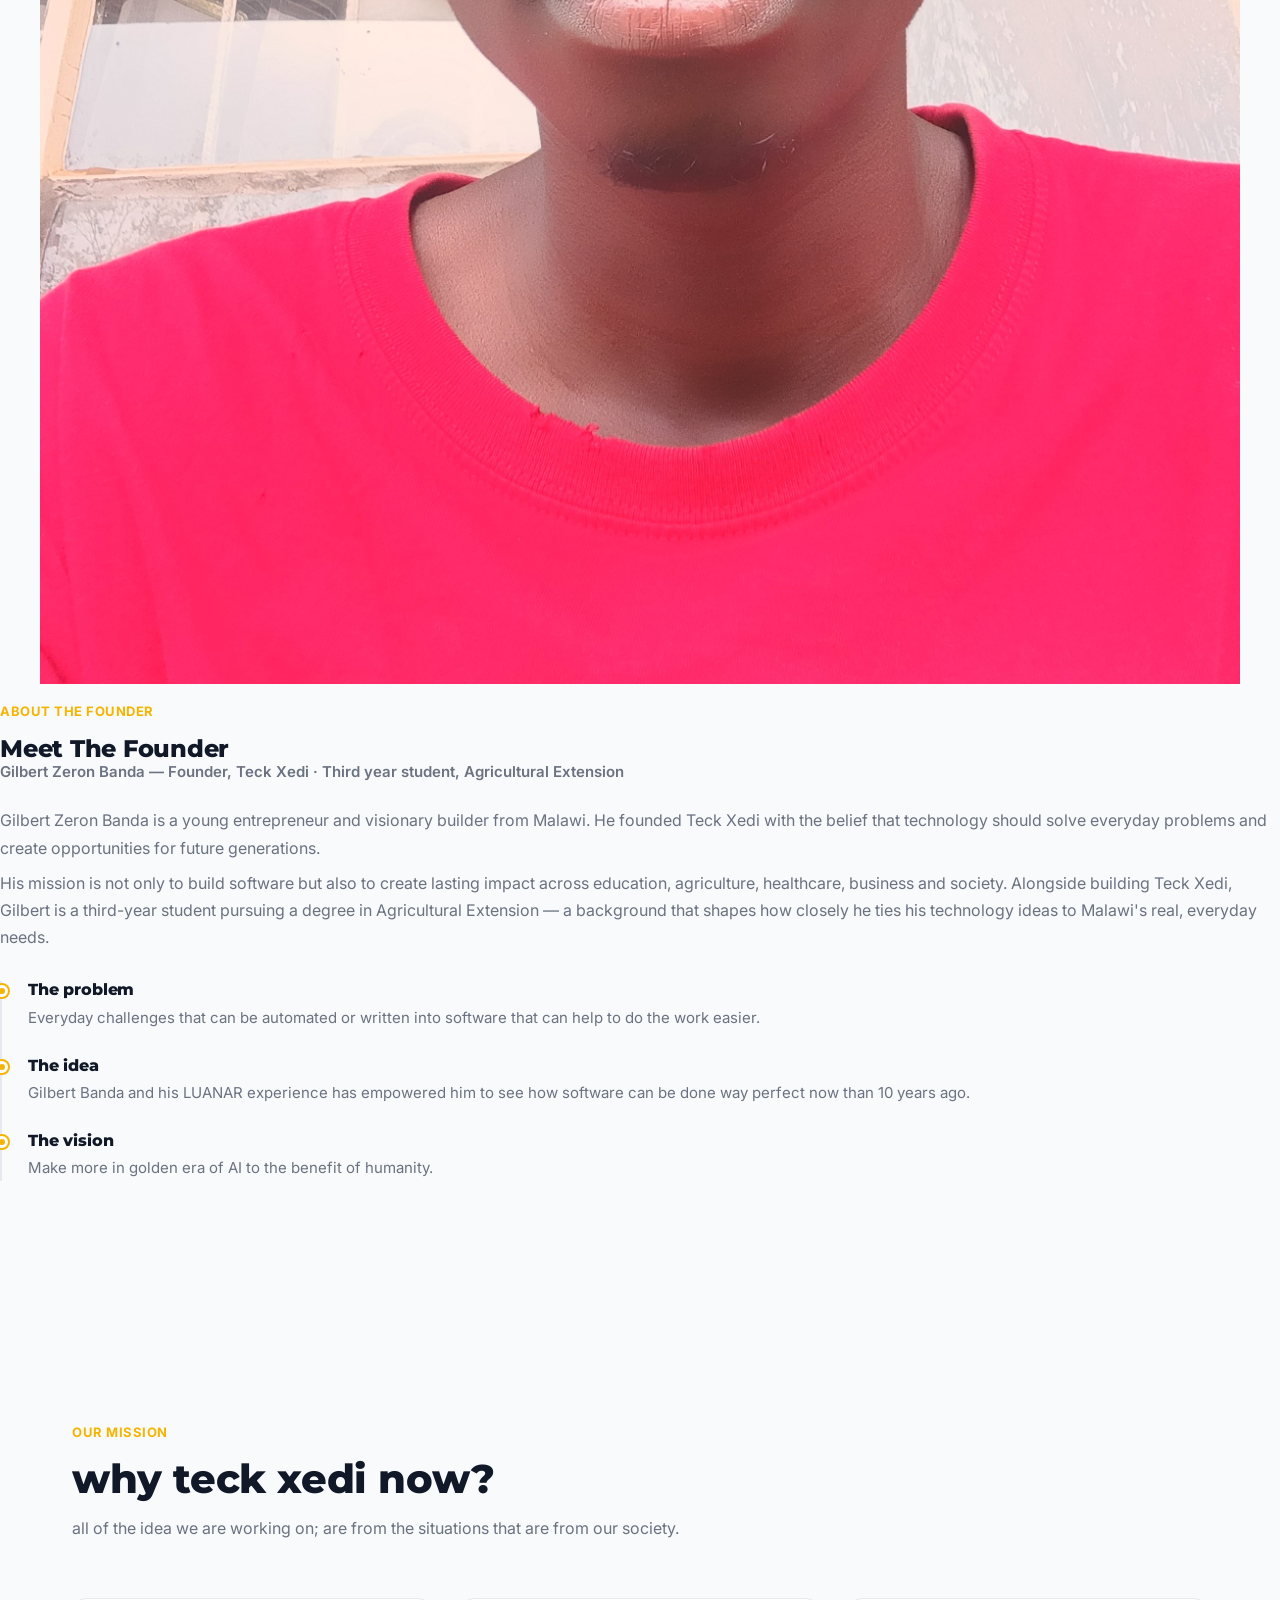
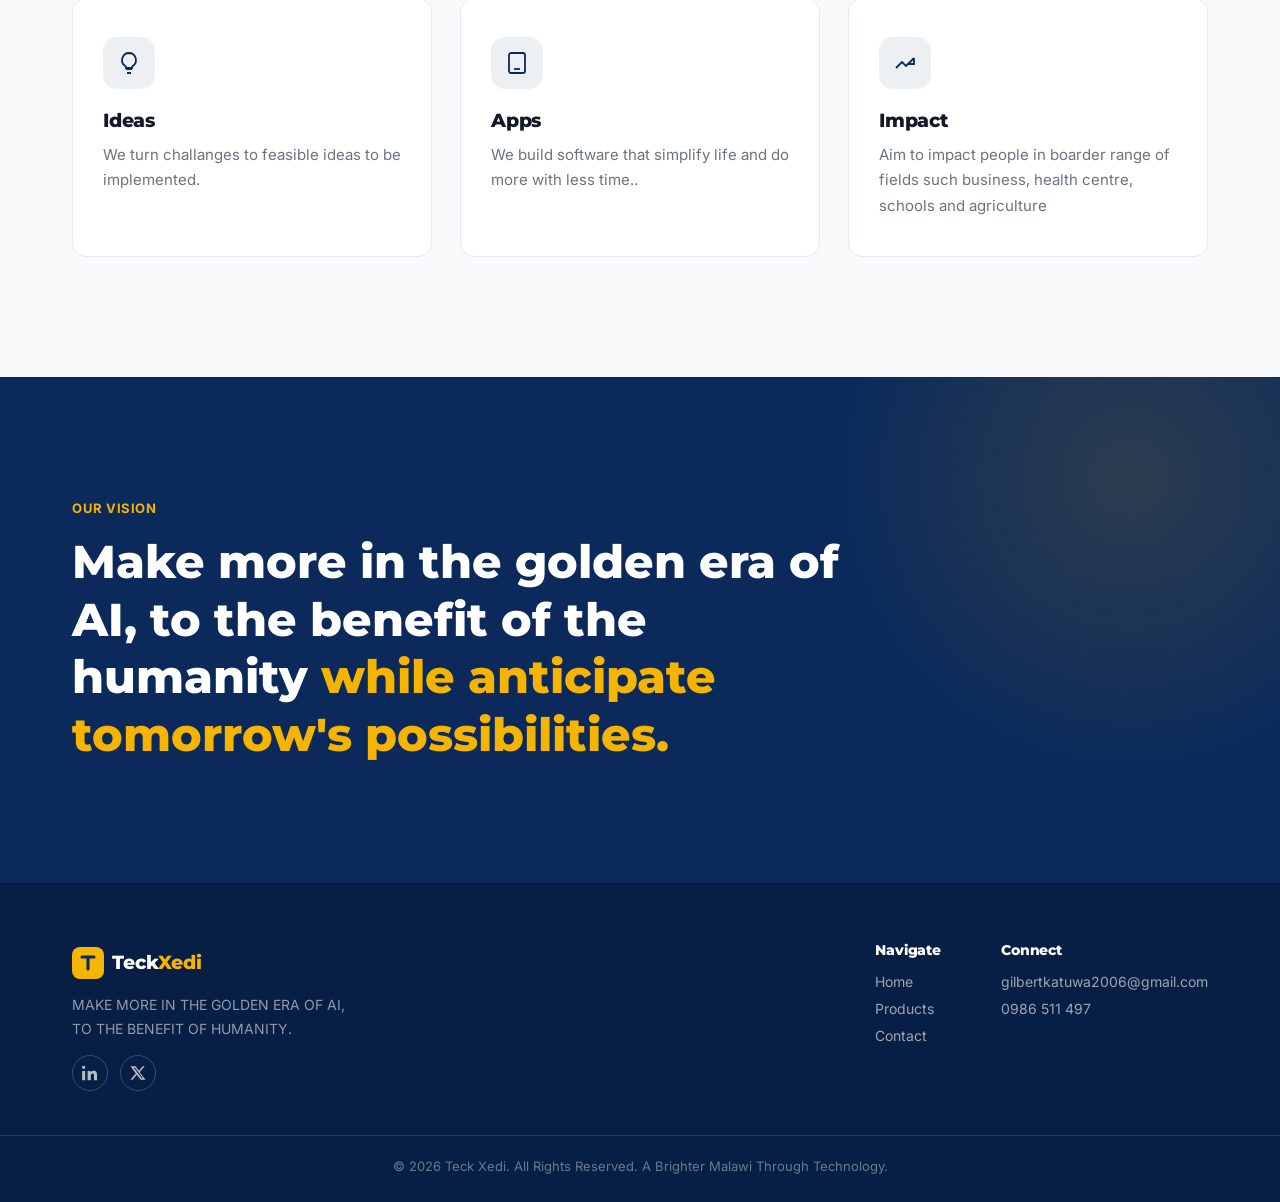
==== commit fc44c316: "Refactor hero section and add founder slideshow Replaced hero visual section with a hero panel and a" ====
--- a/index.html
+++ b/index.html
@@ -60,38 +60,30 @@
           <div><strong>Millions</strong><span>Lives to Impact</span></div>
         </div>
       </div>
-      <div class="hero-visual">
-        <div class="portrait-frame p1" data-parallax="-0.12">
-          <div class="upload-slot photo-fixed">
-            <img src="assets/founder-1.jpg" alt="Gilbert Zeron Banda, founder of Teck Xedi" loading="lazy" onerror="this.style.display='none'">
-            <svg width="28" height="28" viewBox="0 0 24 24" fill="none" stroke="currentColor" stroke-width="1.6"><rect x="3" y="6" width="18" height="14" rx="2"/><circle cx="12" cy="13" r="3.2"/><path d="M8 6l1.4-2h5.2L16 6"/></svg>
-          </div>
-        </div>
-        <div class="portrait-frame p2" data-parallax="0.16">
-          <div class="upload-slot photo-fixed">
-            <img src="assets/founder-2.jpg" alt="Gilbert Zeron Banda" loading="lazy" onerror="this.style.display='none'">
-            <svg width="24" height="24" viewBox="0 0 24 24" fill="none" stroke="currentColor" stroke-width="1.6"><rect x="3" y="6" width="18" height="14" rx="2"/><circle cx="12" cy="13" r="3.2"/><path d="M8 6l1.4-2h5.2L16 6"/></svg>
-          </div>
-        </div>
-        <div class="portrait-frame p3" data-parallax="-0.2">
-          <div class="upload-slot photo-fixed">
-            <img src="assets/founder-3.jpg" alt="Gilbert Zeron Banda" loading="lazy" onerror="this.style.display='none'">
-            <svg width="20" height="20" viewBox="0 0 24 24" fill="none" stroke="currentColor" stroke-width="1.6"><rect x="3" y="6" width="18" height="14" rx="2"/><circle cx="12" cy="13" r="3.2"/><path d="M8 6l1.4-2h5.2L16 6"/></svg>
-          </div>
+           <!-- HERO PANEL: replaces the three floating photos (photos now live in the Founder slideshow) -->
+      <div class="hero-panel">
+        <div class="hero-panel-card">
+          <p class="hero-panel-label">TECK XEDI AT A GLANCE</p>
+          <ul>
+            <li><span class="hp-num">01</span><div><strong>Ideas</strong><span>Real problems, turned into innovative ideas.</span></div></li>
+            <li><span class="hp-num">02</span><div><strong>Apps</strong><span>Practical, scalable software.</span></div></li>
+            <li><span class="hp-num">03</span><div><strong>Impact</strong><span>Technology that improves lives.</span></div></li>
+          </ul>
         </div>
       </div>
     </div>
-    <div class="hero-scroll"><span class="dot"></span> Scroll to explore</div>
   </section>
 
   <!-- ============ FOUNDER ============ -->
   <section class="founder-section">
-    <div class="container founder reveal">
-      <div class="founder-photo">
-        <div class="upload-slot photo-fixed">
-            <img src="assets/founder-main.jpg" alt="Gilbert Zeron Banda" loading="lazy" onerror="this.style.display='none'">
-            <svg width="30" height="30" viewBox="0 0 24 24" fill="none" stroke="currentColor" stroke-width="1.6"><rect x="3" y="6" width="18" height="14" rx="2"/><circle cx="12" cy="13" r="3.2"/><path d="M8 6l1.4-2h5.2L16 6"/></svg>
-          </div>
+           <!-- FOUNDER SLIDESHOW: photos pop in one at a time, then loop. To reorder, move the <figure> lines. -->
+        <div class="founder-slideshow" id="founder-slideshow" role="group" aria-roledescription="carousel" aria-label="Photos of Gilbert Zeron Banda">
+          <figure class="slide is-active"><img src="assets/founder-main.jpg" alt="Gilbert Zeron Banda, founder of Teck Xedi"></figure>
+          <figure class="slide"><img src="assets/founder-1.jpg" alt="Gilbert Zeron Banda"></figure>
+          <figure class="slide"><img src="assets/founder-2.jpg" alt="Gilbert Zeron Banda"></figure>
+          <figure class="slide"><img src="assets/founder-3.jpg" alt="Gilbert Zeron Banda"></figure>
+          <div class="slide-dots" aria-label="Choose a photo"></div>
+        </di> 
         <div class="founder-quote">"everything is possible if you have an infinite mindset, as humans it is our duty to develop the infinite mindset which is a muscle."<span>Gilbert Zeron Banda</span></div>
       </div>
       <div>
--- a/style.css
+++ b/style.css
@@ -418,3 +418,38 @@
   .hero-stats{gap:20px;flex-wrap:wrap;}
   .btn{padding:13px 22px;}
 }
+/* =========================================================
+   SUPPORT SPLIT — contact page (talk to me + Cursor AI)
+   ========================================================= */
+.support-split{background:var(--bg);}
+.support-head{max-width:760px;margin-bottom:44px;}
+.support-head h2{font-size:clamp(26px,3.4vw,40px);margin-bottom:14px;}
+.support-head p{font-size:16px;}
+
+.support-grid{display:grid;grid-template-columns:1fr 1fr;border-radius:var(--radius);overflow:hidden;border:1px solid var(--border);box-shadow:var(--shadow);}
+.support-box{padding:44px 40px;display:flex;flex-direction:column;gap:16px;}
+.support-box h3{font-size:22px;}
+
+.support-direct{background:var(--surface);}
+.support-cursor{background:linear-gradient(160deg,var(--navy),var(--navy-deep));}
+.support-cursor h3{color:#fff;}
+.support-cursor p{color:rgba(255,255,255,0.78);}
+
+.support-actions{display:flex;gap:12px;flex-wrap:wrap;}
+.support-small{font-size:14px;margin-top:auto;}
+
+.cursor-brand{display:flex;align-items:center;gap:12px;}
+.cursor-brand strong{display:block;font-family:'Montserrat',sans-serif;font-size:18px;color:#fff;}
+.cursor-brand span{font-size:13px;color:rgba(255,255,255,0.65);}
+
+.pay-guide{margin-top:6px;background:rgba(255,255,255,0.07);border:1px solid rgba(255,255,255,0.15);border-radius:var(--radius-sm);padding:4px 18px 8px;}
+.pay-guide summary{cursor:pointer;font-weight:700;padding:12px 0;color:var(--gold);}
+.pay-guide ol{margin:4px 0 14px;padding-left:20px;display:flex;flex-direction:column;gap:12px;color:rgba(255,255,255,0.88);font-size:14.5px;line-height:1.6;}
+.pay-guide li::marker{color:var(--gold);font-weight:700;}
+.pay-guide a{color:var(--gold);text-decoration:underline;}
+.pay-note{font-size:13px;border-left:3px solid var(--gold);padding-left:12px;color:rgba(255,255,255,0.75);}
+
+@media (max-width:900px){
+  .support-grid{grid-template-columns:1fr;}
+  .support-box{padding:30px 22px;}
+}
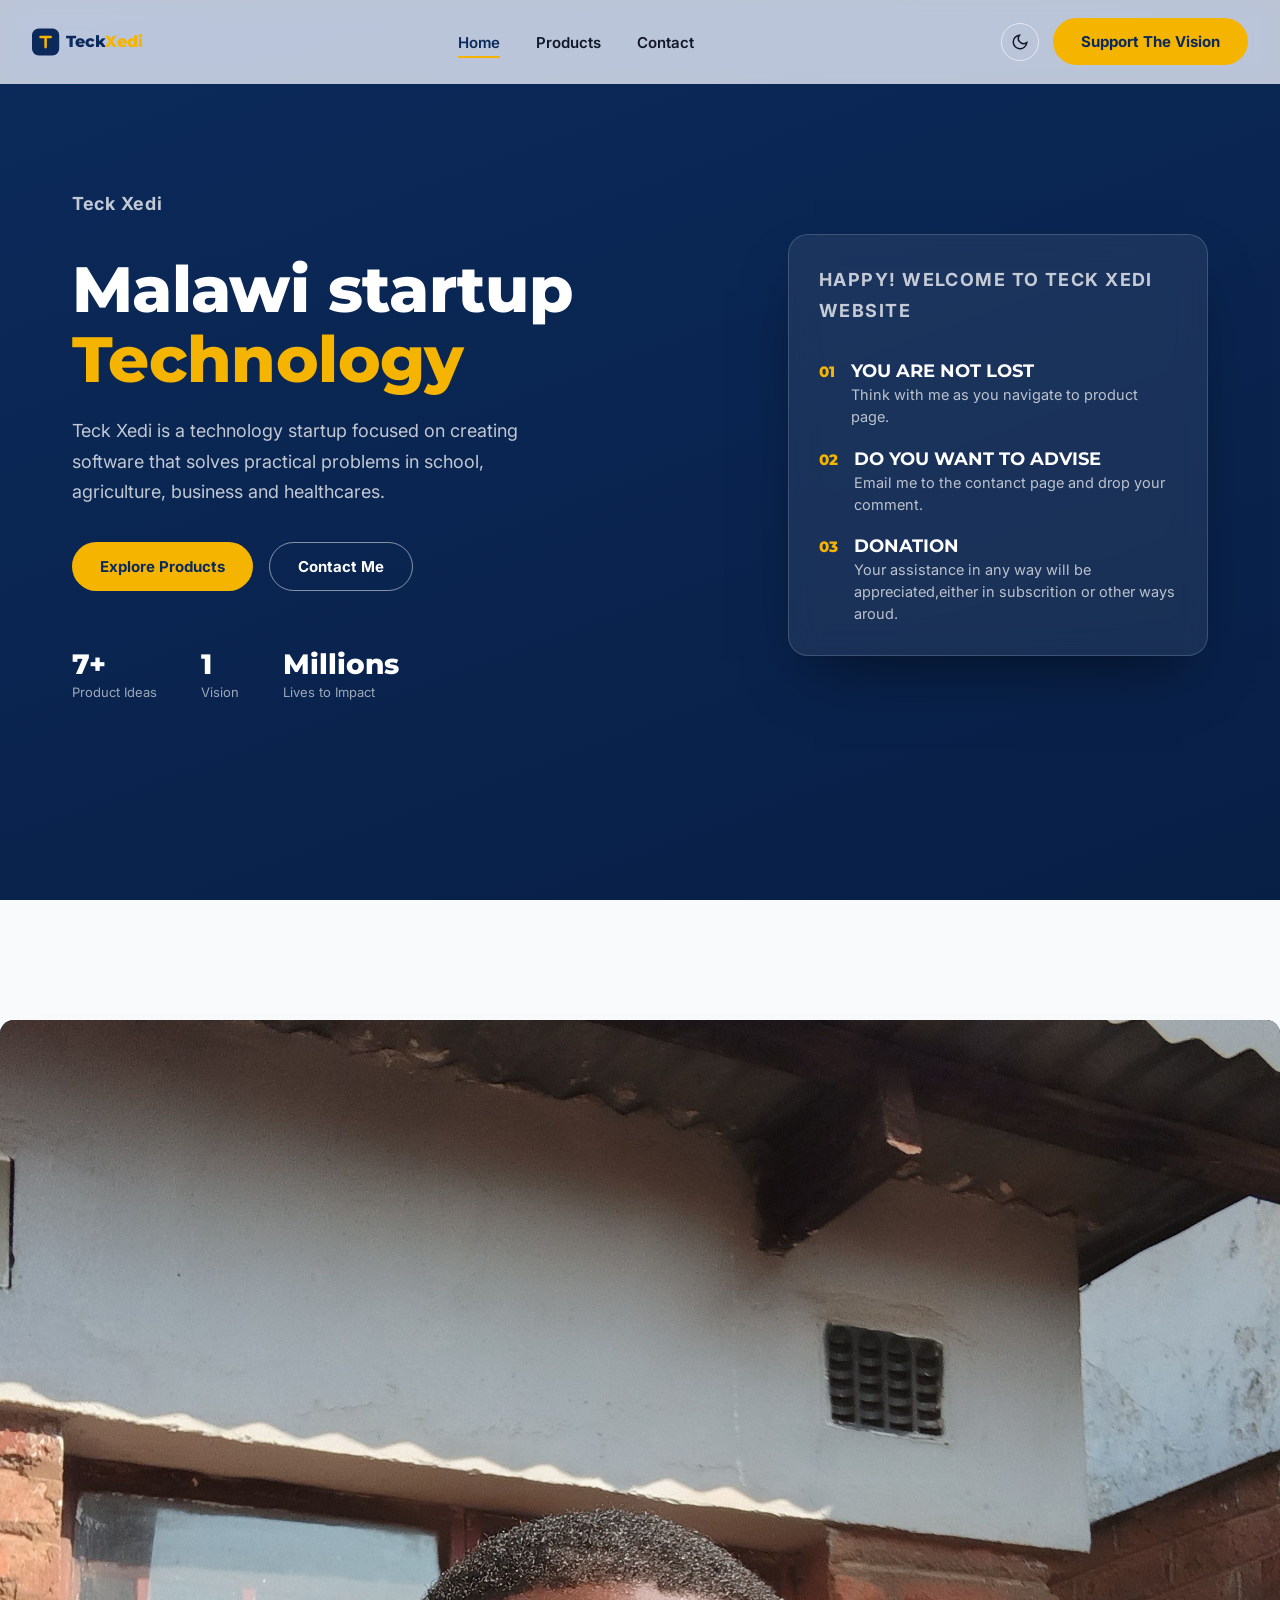
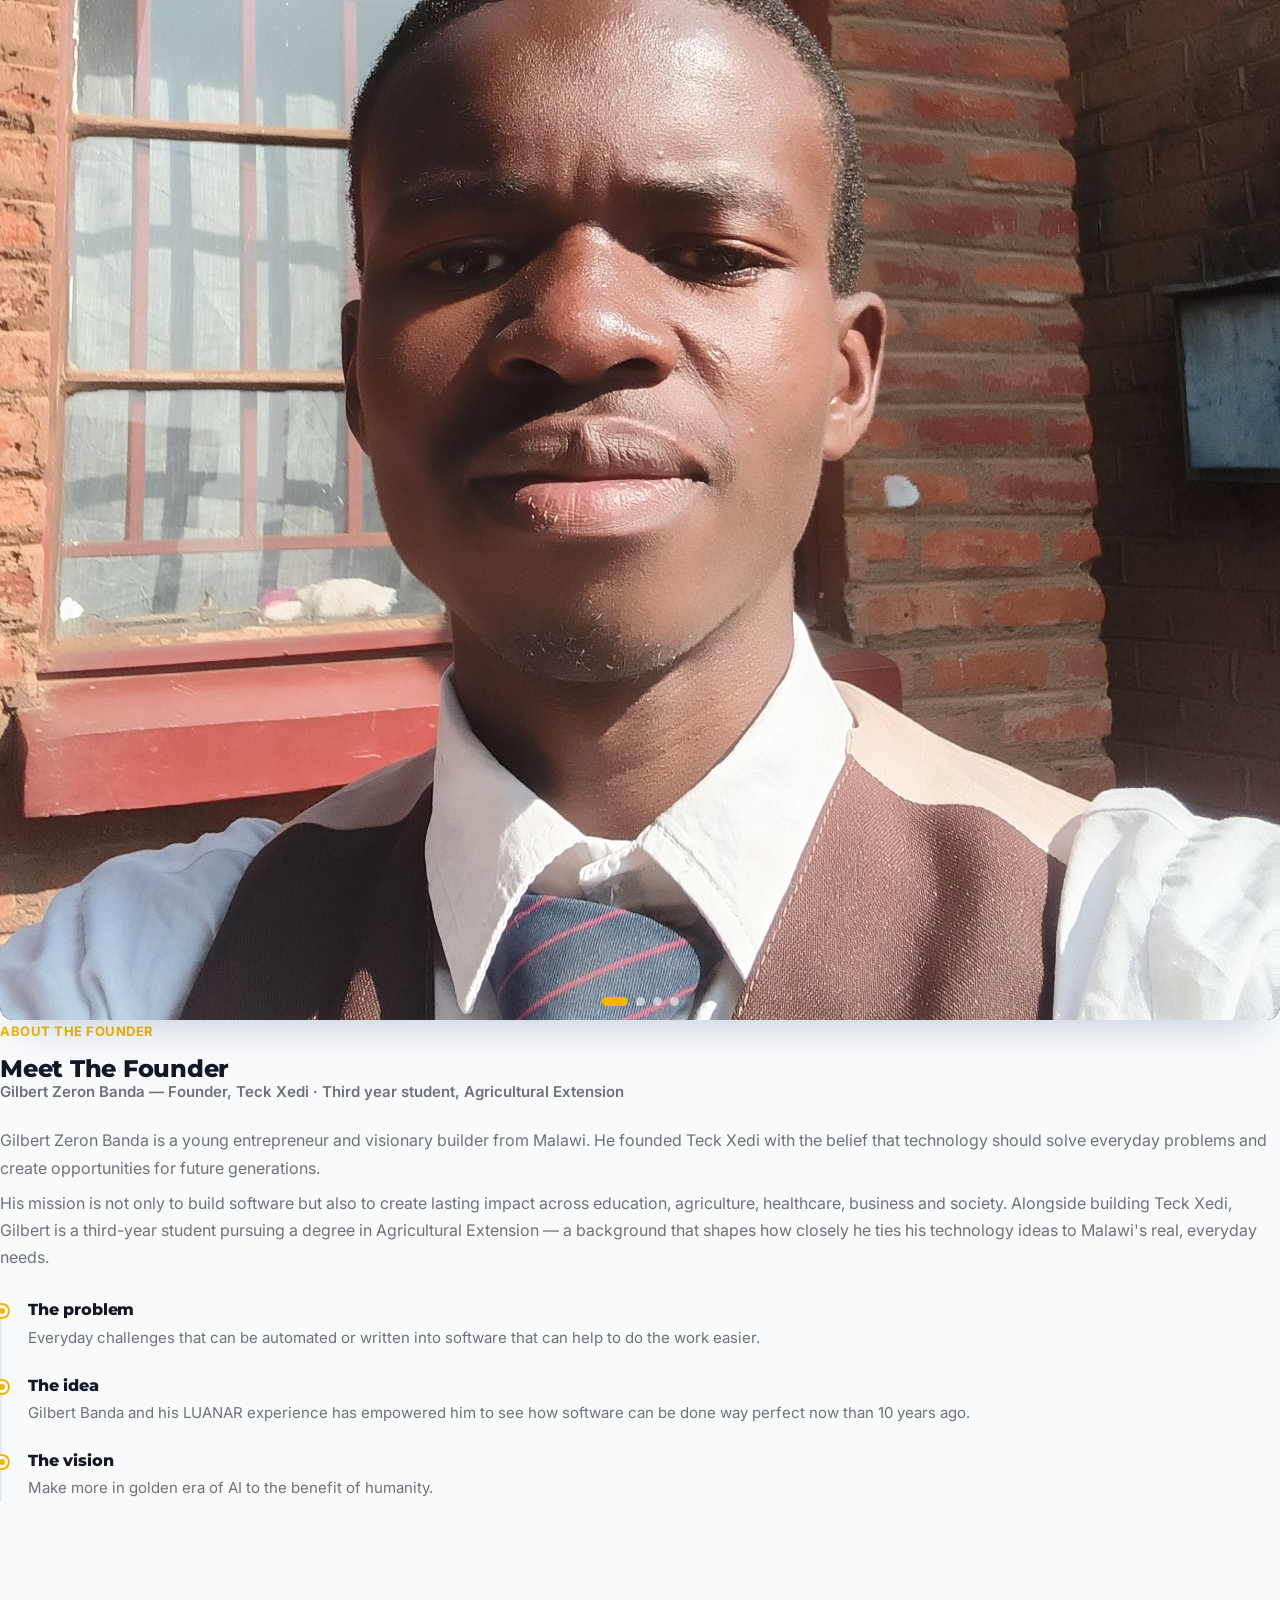
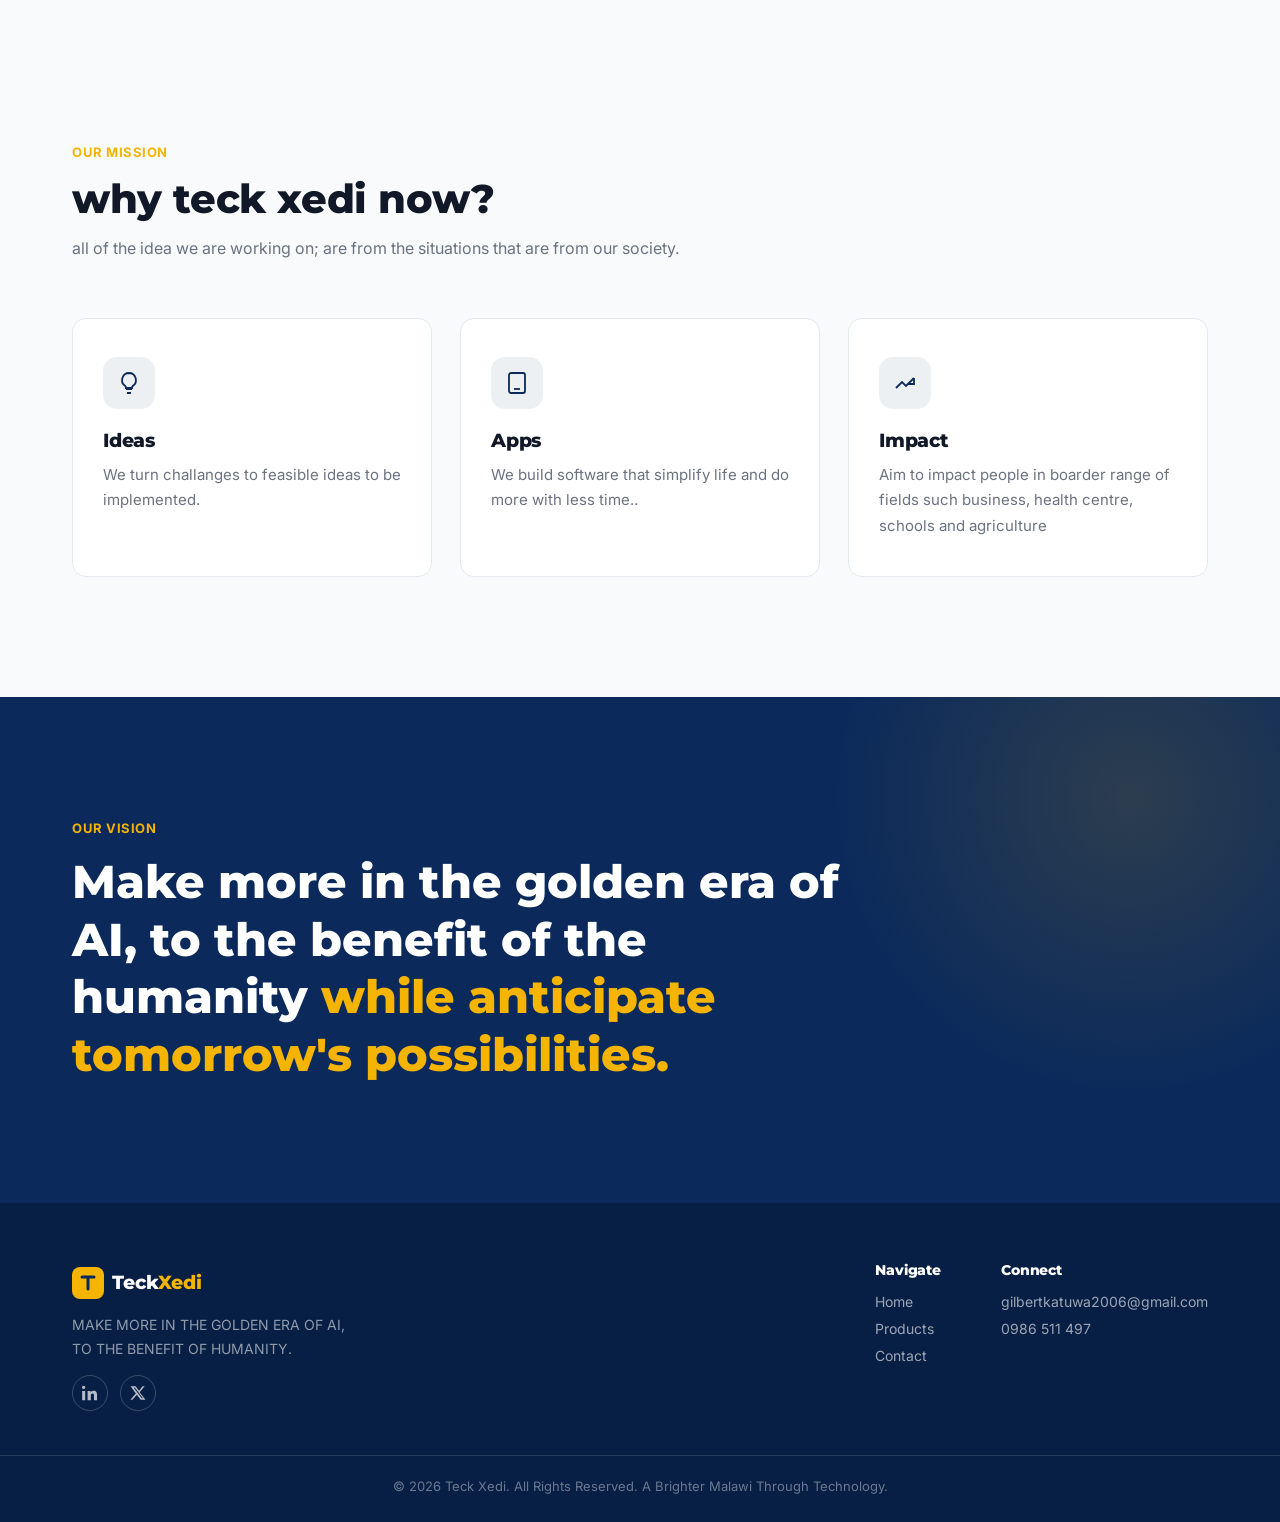
==== commit 78cc7fdc: "Update hero panel text in index.html" ====
--- a/index.html
+++ b/index.html
@@ -63,11 +63,11 @@
            <!-- HERO PANEL: replaces the three floating photos (photos now live in the Founder slideshow) -->
       <div class="hero-panel">
         <div class="hero-panel-card">
-          <p class="hero-panel-label">TECK XEDI AT A GLANCE</p>
+          <p class="hero-panel-label">HAPPY! WELCOME TO TECK XEDI WEBSITE</p>
           <ul>
-            <li><span class="hp-num">01</span><div><strong>Ideas</strong><span>Real problems, turned into innovative ideas.</span></div></li>
-            <li><span class="hp-num">02</span><div><strong>Apps</strong><span>Practical, scalable software.</span></div></li>
-            <li><span class="hp-num">03</span><div><strong>Impact</strong><span>Technology that improves lives.</span></div></li>
+            <li><span class="hp-num">01</span><div><strong>YOU ARE NOT LOST</strong><span> Think with me as you navigate to product page.</span></div></li>
+            <li><span class="hp-num">02</span><div><strong>DO YOU WANT TO ADVISE</strong><span>Email me to the contanct page and drop your comment.</span></div></li>
+            <li><span class="hp-num">03</span><div><strong>DONATION</strong><span>Your assistance in any way will be appreciated,either in subscrition or other ways aroud.</span></div></li>
           </ul>
         </div>
       </div>
--- a/style.css
+++ b/style.css
@@ -453,3 +453,75 @@
   .support-grid{grid-template-columns:1fr;}
   .support-box{padding:30px 22px;}
 }
+/* =========================================================
+   HERO PANEL (replaces the hero photos)
+   ========================================================= */
+.hero-panel{display:flex;justify-content:flex-end;}
+.hero-panel-card{
+  width:100%;max-width:420px;padding:30px;border-radius:20px;
+  background:rgba(255,255,255,0.07);border:1px solid rgba(255,255,255,0.16);
+  backdrop-filter:blur(16px);-webkit-backdrop-filter:blur(16px);
+  box-shadow:0 30px 60px -25px rgba(0,0,0,0.55);
+  animation:panelFloat 7s ease-in-out infinite;
+}
+.hero-panel-label{color:var(--gold);font-weight:700;font-size:12px;letter-spacing:0.08em;margin-bottom:18px;}
+.hero-panel-card ul{list-style:none;margin:0;padding:0;display:flex;flex-direction:column;gap:20px;}
+.hero-panel-card li{display:flex;gap:16px;align-items:flex-start;}
+.hp-num{font-family:'Montserrat',sans-serif;font-weight:800;color:var(--gold);font-size:15px;padding-top:2px;}
+.hero-panel-card strong{display:block;color:#fff;font-family:'Montserrat',sans-serif;font-size:18px;margin-bottom:2px;}
+.hero-panel-card li span:not(.hp-num){color:rgba(255,255,255,0.7);font-size:14.5px;line-height:1.5;}
+@keyframes panelFloat{0%,100%{transform:translateY(0)}50%{transform:translateY(-8px)}}
+@media (max-width:900px){.hero-panel{justify-content:flex-start;margin-top:28px;}}
+
+/* =========================================================
+   FOUNDER SLIDESHOW: one photo pops in at a time
+   ========================================================= */
+.founder-slideshow{
+  position:relative;aspect-ratio:4/5;border-radius:var(--radius);overflow:hidden;
+  box-shadow:var(--shadow);background:linear-gradient(135deg,var(--navy),var(--navy-deep));
+}
+.founder-slideshow .slide{
+  position:absolute;inset:0;margin:0;opacity:0;visibility:hidden;
+  transform:scale(0.88) translateY(24px);
+  transition:opacity .6s var(--ease), transform .8s cubic-bezier(.34,1.56,.64,1), visibility 0s linear .8s;
+}
+.founder-slideshow .slide.is-active{
+  opacity:1;visibility:visible;transform:none;z-index:2;
+  transition:opacity .6s var(--ease), transform .8s cubic-bezier(.34,1.56,.64,1), visibility 0s;
+}
+.founder-slideshow .slide img{width:100%;height:100%;object-fit:cover;object-position:center 25%;display:block;}
+.slide-dots{position:absolute;left:0;right:0;bottom:14px;z-index:3;display:flex;justify-content:center;gap:8px;}
+.slide-dots button{
+  position:relative;width:9px;height:9px;padding:0;border:none;border-radius:999px;
+  background:rgba(255,255,255,0.55);transition:width .3s var(--ease), background .3s var(--ease);
+}
+.slide-dots button::after{content:'';position:absolute;inset:-10px;} /* bigger tap area on phones */
+.slide-dots button.active{width:26px;background:var(--gold);}
+.slide-dots button:focus-visible{outline:3px solid var(--gold);outline-offset:3px;}
+@media (prefers-reduced-motion:reduce){
+  .hero-panel-card{animation:none;}
+  .founder-slideshow .slide{transform:none;transition:opacity .3s linear;}
+}
+/* =========================================================
+   PHOTO SIZE FIX — keeps photo frames from filling the screen
+   ========================================================= */
+
+/* Founder slideshow: max 420px wide, and never taller than ~30% of the screen */
+.founder-photo{
+  position:relative;
+  width:min(50%, 220px, 56vh);
+  margin-inline:auto;
+}
+.founder-slideshow{width:100%;}
+
+/* Contact page portrait: same idea, a little smaller */
+.contact-hero-visual{
+  width:min(100%, 380px, 50vh);
+  margin-inline:auto;
+}
+
+/* Phones: slightly smaller and centered */
+@media (max-width:900px){
+  .founder-photo{width:min(100%, 340px, 52vh);}
+  .contact-hero-visual{width:min(100%, 300px, 46vh); margin-top:24px;}
+}
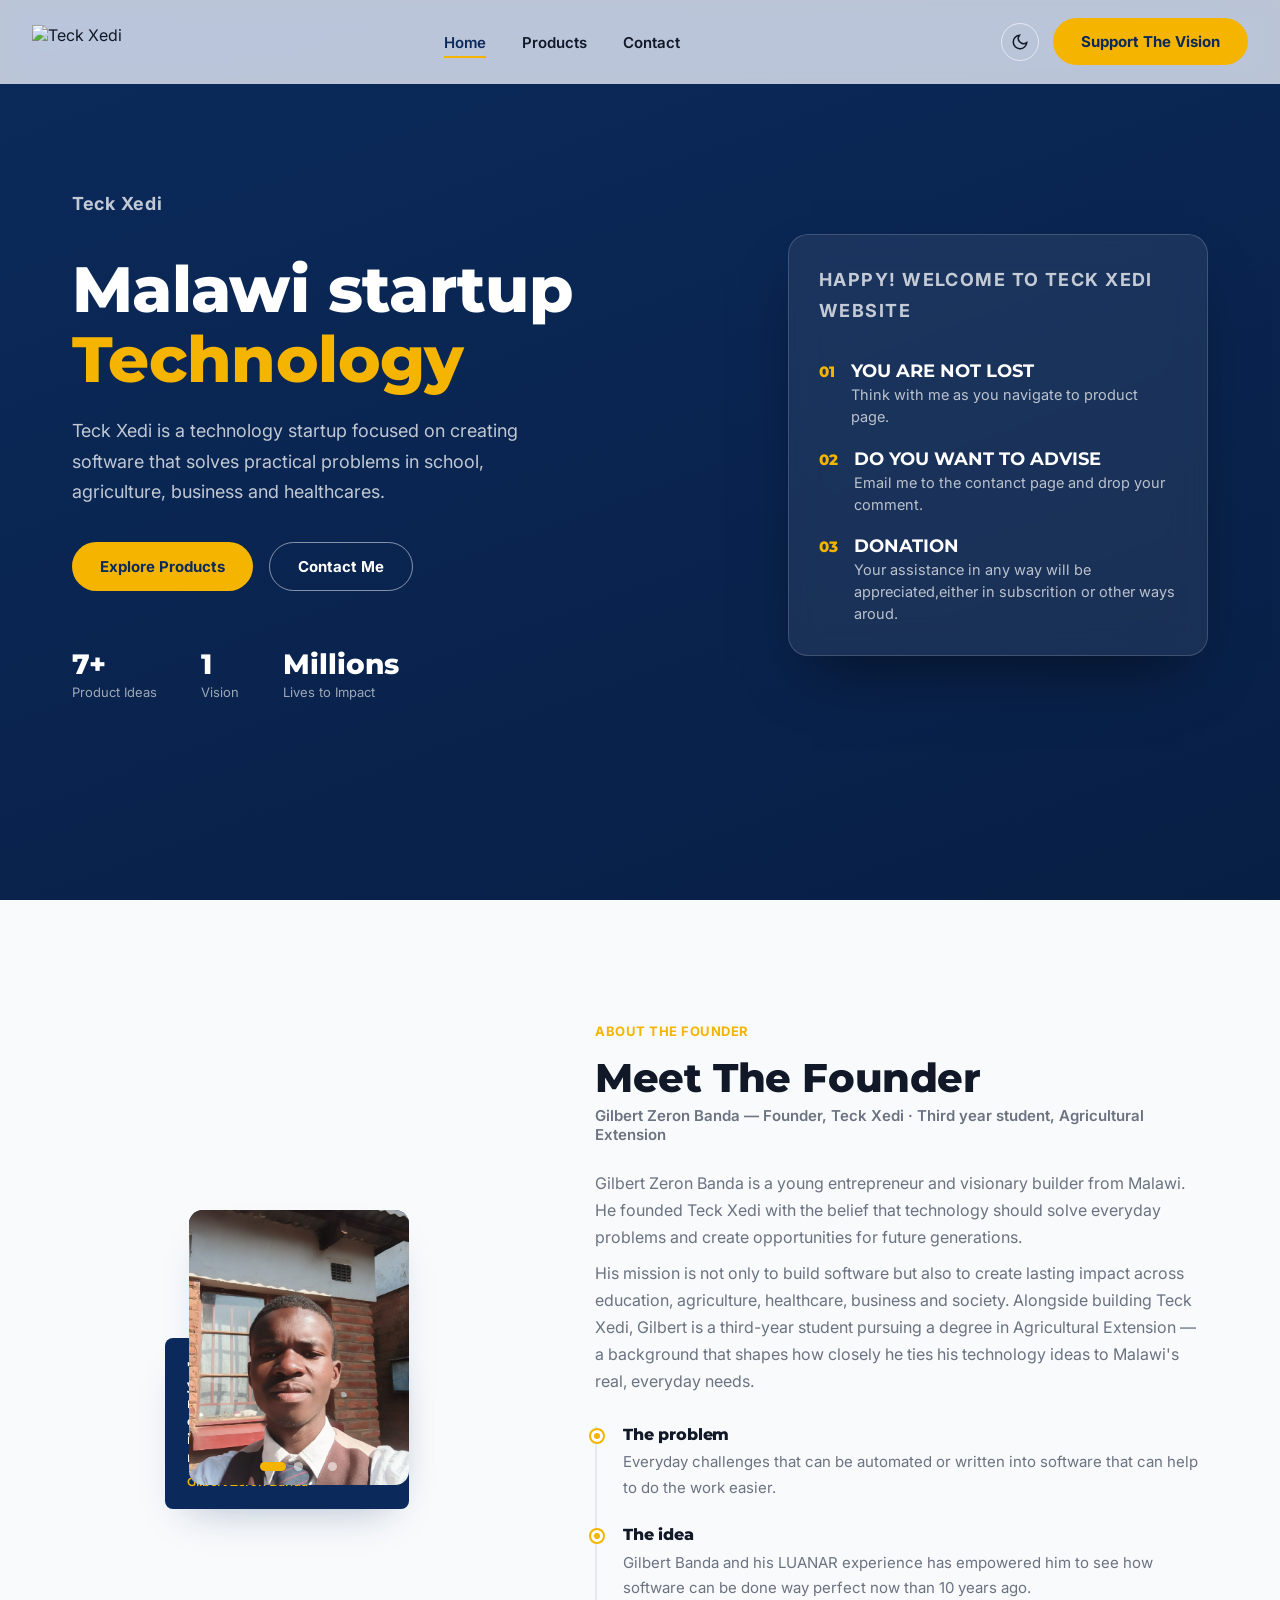
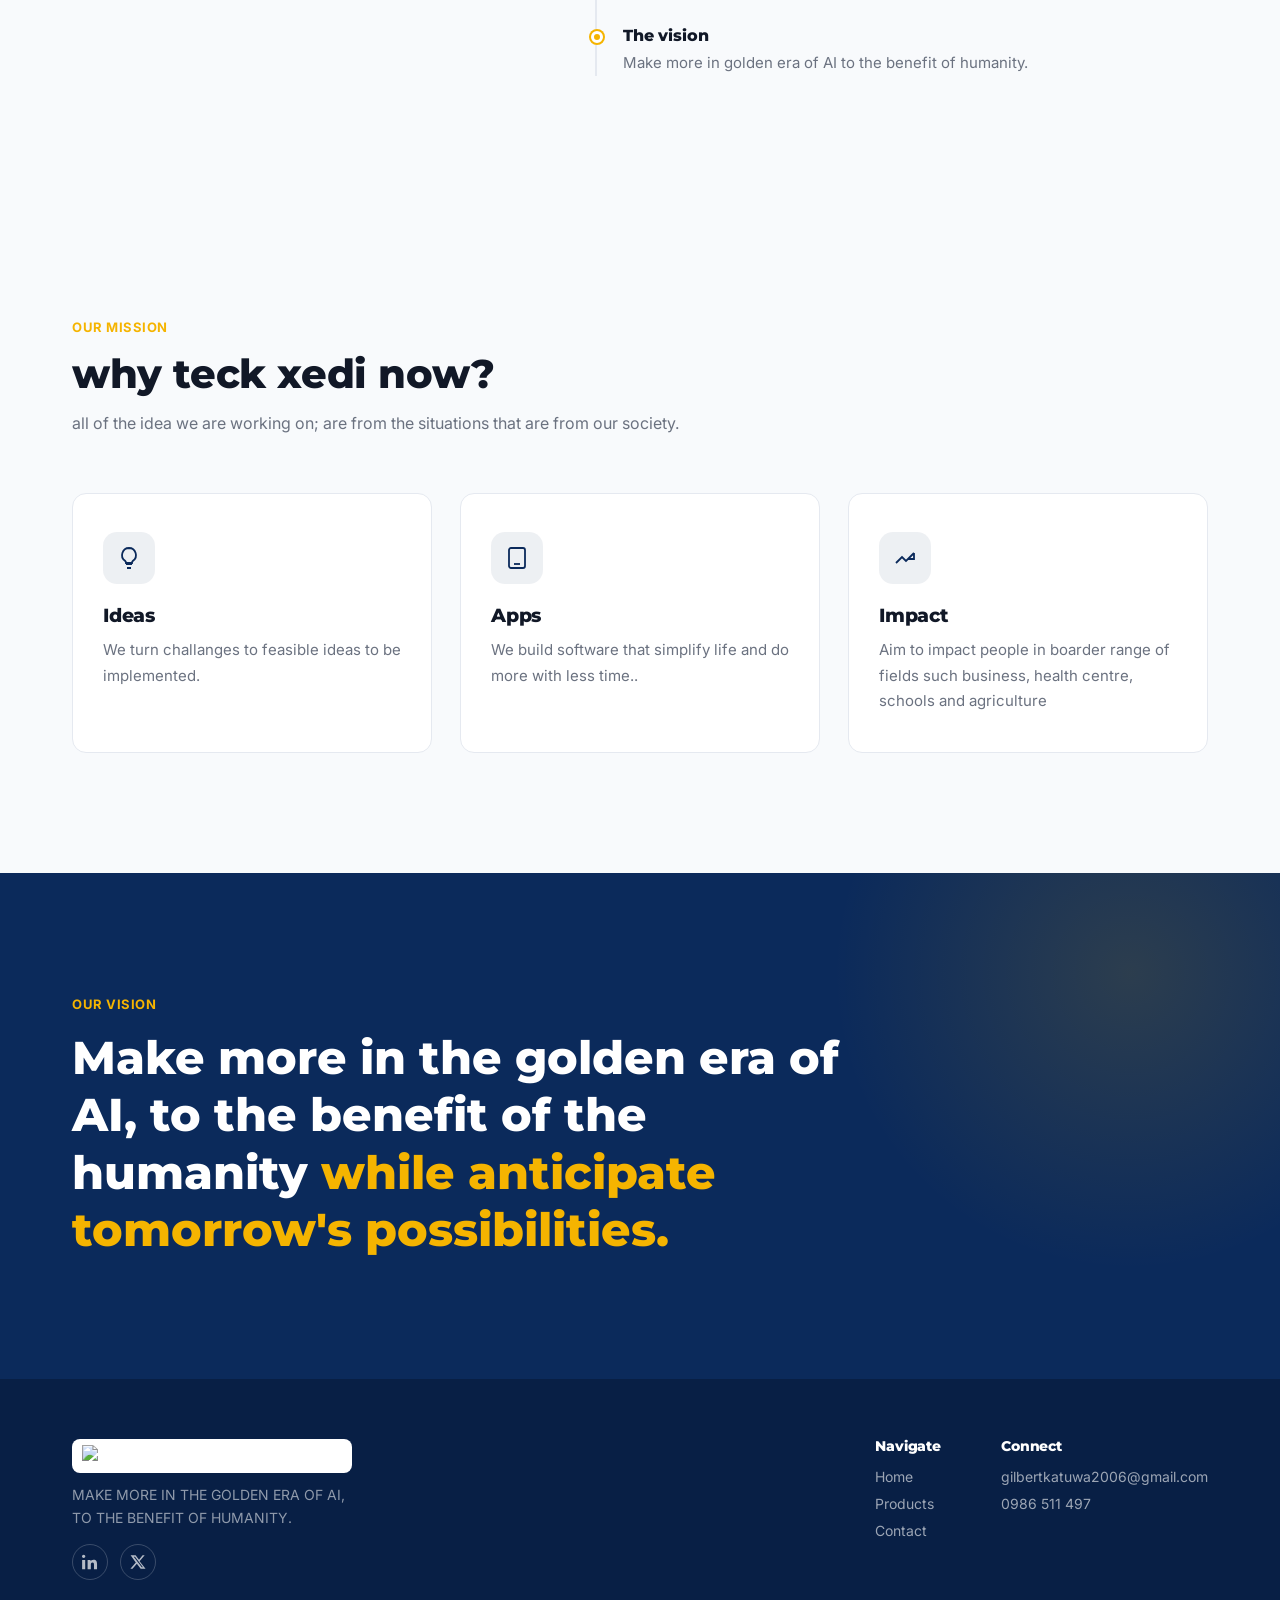
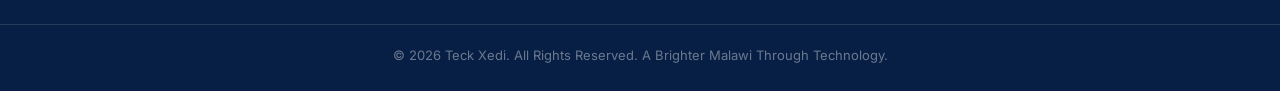
==== commit bdc3e92b: "Replace SVG logos with image logos and update quote Replaced SVG logo with an image logo and updated" ====
--- a/index.html
+++ b/index.html
@@ -18,12 +18,7 @@
 
 <header class="nav" aria-label="Primary">
   <a href="index.html" class="nav-logo" aria-label="Teck Xedi home">
-    <svg class="logo-mark" width="140" height="40" viewBox="0 0 140 40" xmlns="http://www.w3.org/2000/svg" role="img" aria-label="Teck Xedi">
-      <rect x="0" y="4" width="32" height="32" rx="8" fill="#0B2A5B"/>
-      <path d="M10 14 L22 14 M16 14 L16 26" stroke="#F5B400" stroke-width="3" stroke-linecap="round"/>
-      <text x="40" y="26" font-family="Montserrat, sans-serif" font-weight="800" font-size="19" fill="#0B2A5B">Teck</text>
-      <text x="86" y="26" font-family="Montserrat, sans-serif" font-weight="800" font-size="19" fill="#F5B400">Xedi</text>
-    </svg>
+        <img src="assets/logo.svg" alt="Teck Xedi">
   </a>
   <nav>
     <ul class="nav-links">
@@ -75,16 +70,18 @@
   </section>
 
   <!-- ============ FOUNDER ============ -->
-  <section class="founder-section">
-           <!-- FOUNDER SLIDESHOW: photos pop in one at a time, then loop. To reorder, move the <figure> lines. -->
+    <section class="founder-section">
+    <div class="container founder reveal">
+      <div class="founder-photo">
+        <!-- FOUNDER SLIDESHOW: photos pop in one at a time, then loop. To reorder, move the <figure> lines. -->
         <div class="founder-slideshow" id="founder-slideshow" role="group" aria-roledescription="carousel" aria-label="Photos of Gilbert Zeron Banda">
           <figure class="slide is-active"><img src="assets/founder-main.jpg" alt="Gilbert Zeron Banda, founder of Teck Xedi"></figure>
           <figure class="slide"><img src="assets/founder-1.jpg" alt="Gilbert Zeron Banda"></figure>
           <figure class="slide"><img src="assets/founder-2.jpg" alt="Gilbert Zeron Banda"></figure>
           <figure class="slide"><img src="assets/founder-3.jpg" alt="Gilbert Zeron Banda"></figure>
           <div class="slide-dots" aria-label="Choose a photo"></div>
-        </di> 
-        <div class="founder-quote">"everything is possible if you have an infinite mindset, as humans it is our duty to develop the infinite mindset which is a muscle."<span>Gilbert Zeron Banda</span></div>
+        </div>
+        <div class="founder-quote">"everything is possible if you have an infinite mindset, as humans it is our duty to develop the infinite mindset, it is muscle."<span>Gilbert Zeron Banda</span></div>
       </div>
       <div>
         <p class="eyebrow">ABOUT THE FOUNDER</p>
@@ -152,12 +149,7 @@
 <footer class="footer">
   <div class="container">
     <div class="footer-brand">
-      <svg class="logo-mark" width="140" height="40" viewBox="0 0 140 40" xmlns="http://www.w3.org/2000/svg" role="img" aria-label="Teck Xedi">
-      <rect x="0" y="4" width="32" height="32" rx="8" fill="#F5B400"/>
-      <path d="M10 14 L22 14 M16 14 L16 26" stroke="#0B2A5B" stroke-width="3" stroke-linecap="round"/>
-      <text x="40" y="26" font-family="Montserrat, sans-serif" font-weight="800" font-size="19" fill="#FFFFFF">Teck</text>
-      <text x="86" y="26" font-family="Montserrat, sans-serif" font-weight="800" font-size="19" fill="#F5B400">Xedi</text>
-    </svg>
+            <img src="assets/logo.svg" alt="Teck Xedi" style="height:34px;width:auto;background:#fff;padding:6px 10px;border-radius:8px;">
       <p> MAKE MORE IN THE GOLDEN ERA OF AI, TO THE BENEFIT OF HUMANITY.</p>
       <div class="footer-social">
         <a href="#" aria-label="LinkedIn"><svg width="16" height="16" viewBox="0 0 24 24" fill="currentColor"><path d="M4.98 3.5C4.98 4.88 3.87 6 2.5 6S0 4.88 0 3.5 1.12 1 2.5 1s2.48 1.12 2.48 2.5zM.2 8.98h4.6V23H.2V8.98zM8.4 8.98h4.4v1.9h.06c.6-1.1 2.1-2.3 4.3-2.3 4.6 0 5.4 3 5.4 6.9V23h-4.6v-6.6c0-1.6 0-3.6-2.2-3.6s-2.5 1.7-2.5 3.5V23H8.4V8.98z"/></svg></a>
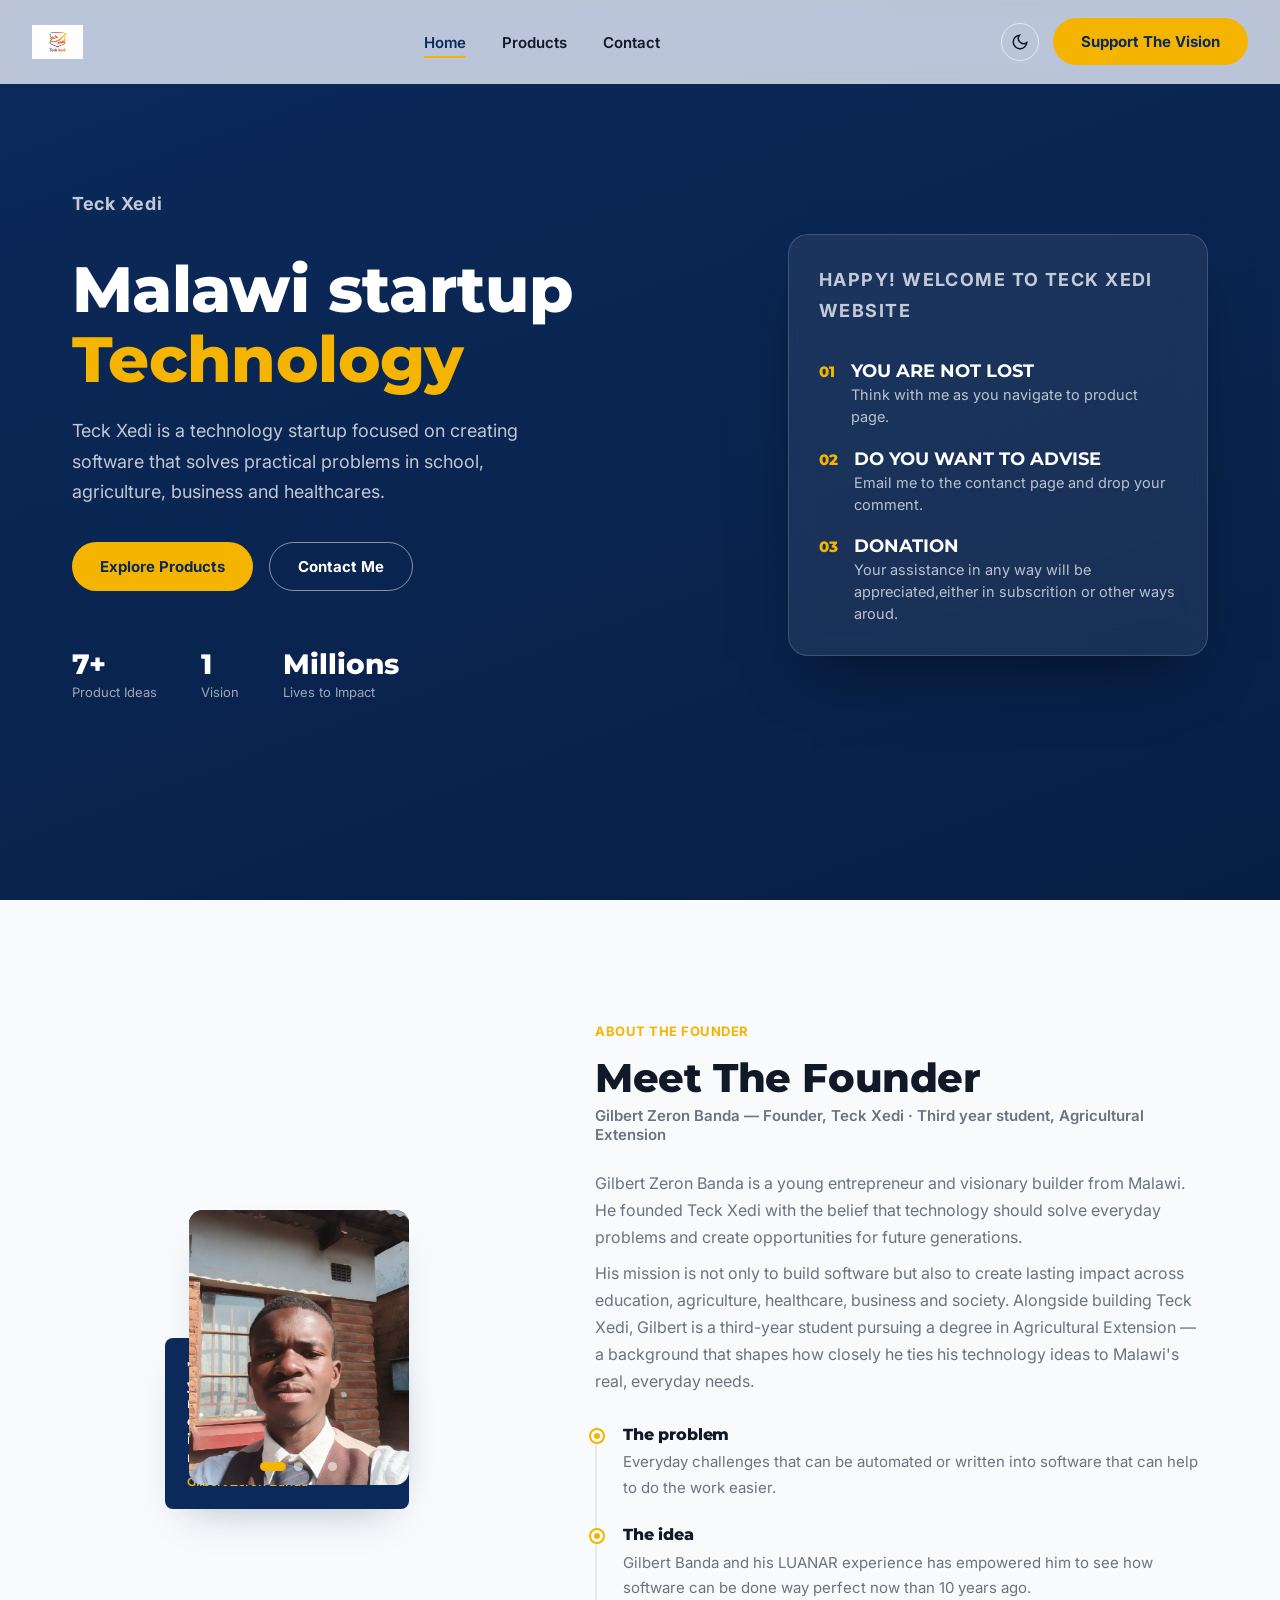
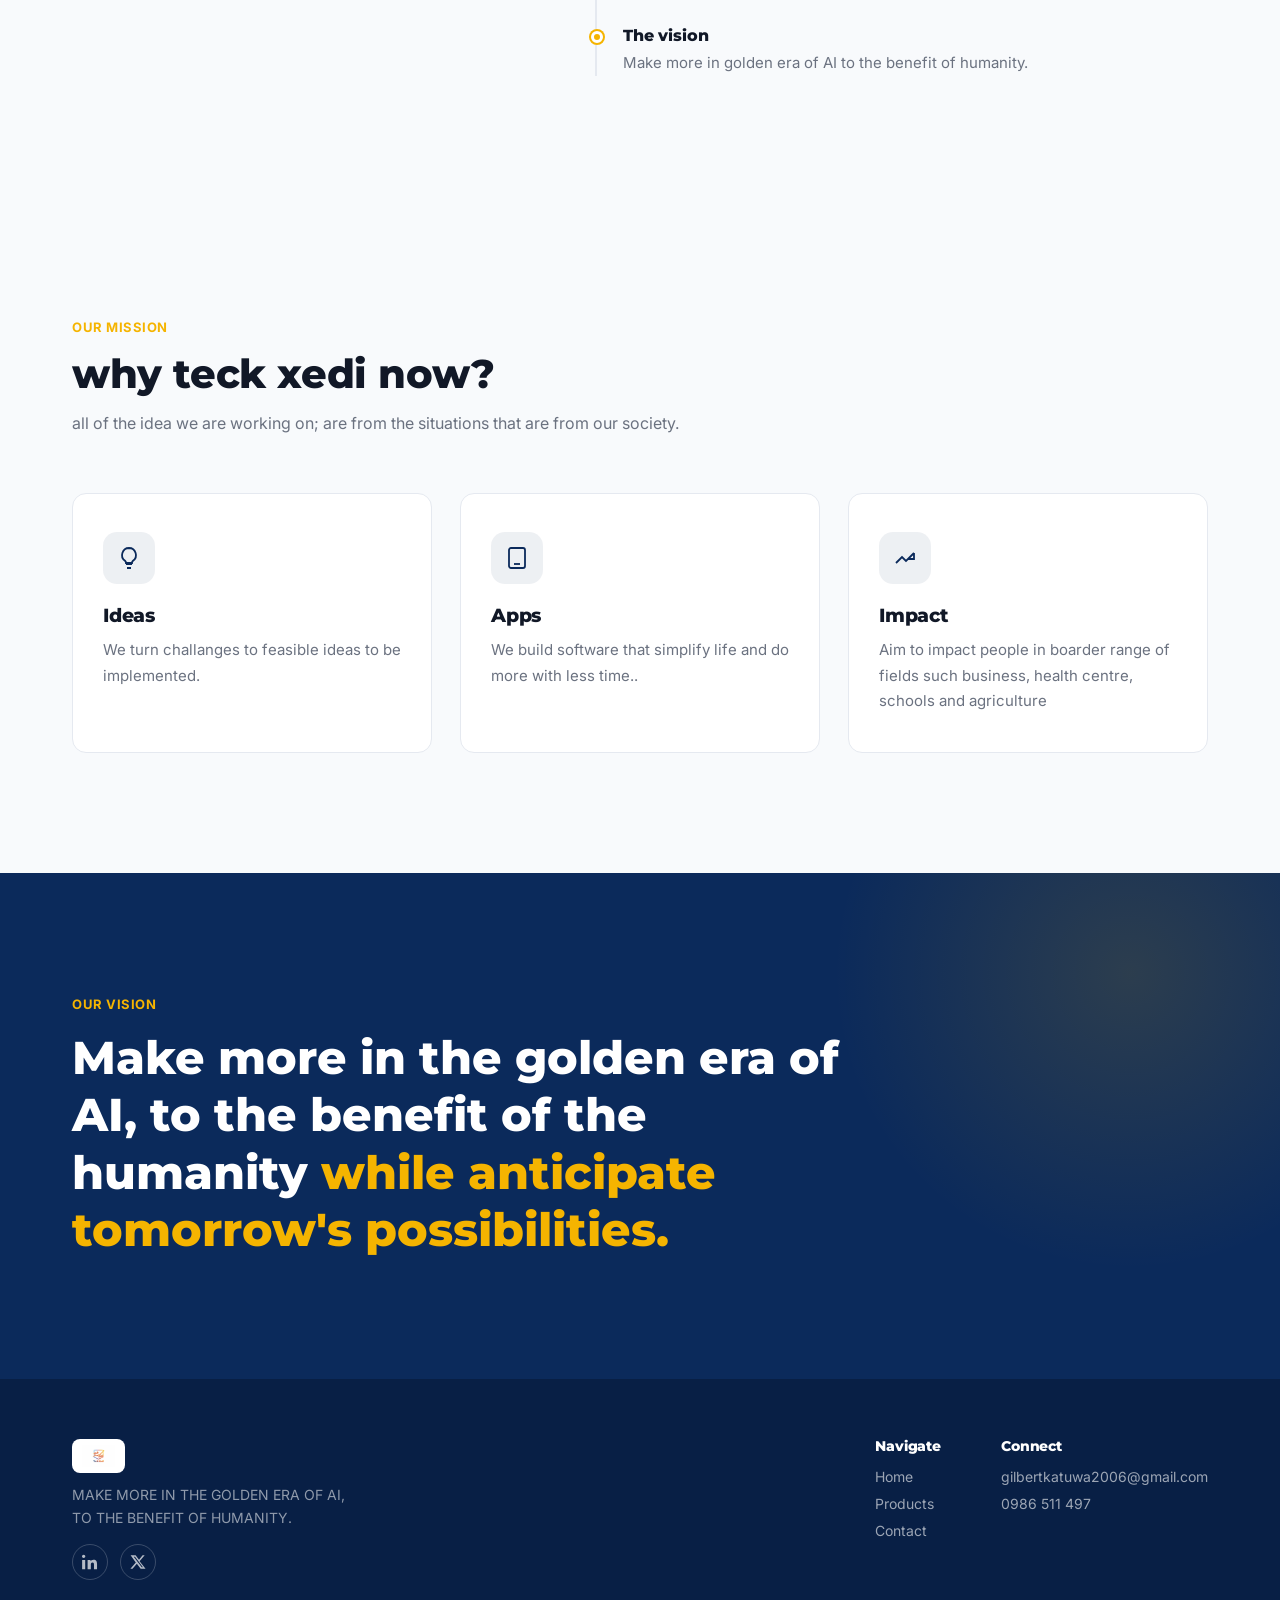
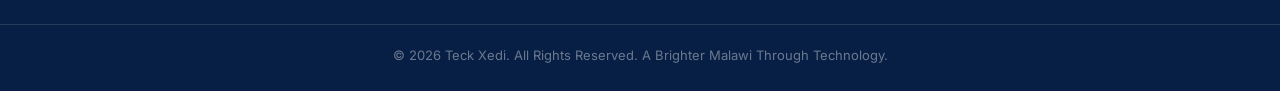
==== commit 123897a6: "Replace SVG logo with JPEG logo in HTML" ====
--- a/index.html
+++ b/index.html
@@ -8,7 +8,7 @@
 <meta property="og:title" content="Teck Xedi Ideas Apps Impact">
 <meta property="og:description" content="A Malawian technology startup solving real-world problems in education, healthcare, business and industry.">
 <meta property="og:type" content="website">
-<link rel="icon" href="assets/logo.svg" type="image/svg+xml">
+<link rel="icon" href="assets/logo.jpg" type="image/jpeg">
 <link rel="preconnect" href="https://fonts.googleapis.com">
 <link href="https://fonts.googleapis.com/css2?family=Montserrat:wght@700;800&family=Inter:wght@400;500;600;700&display=swap" rel="stylesheet">
 <link rel="stylesheet" href="style.css">
@@ -18,7 +18,7 @@
 
 <header class="nav" aria-label="Primary">
   <a href="index.html" class="nav-logo" aria-label="Teck Xedi home">
-        <img src="assets/logo.svg" alt="Teck Xedi">
+        <img src="assets/logo.jpg" alt="Teck Xedi">
   </a>
   <nav>
     <ul class="nav-links">
@@ -149,7 +149,7 @@
 <footer class="footer">
   <div class="container">
     <div class="footer-brand">
-            <img src="assets/logo.svg" alt="Teck Xedi" style="height:34px;width:auto;background:#fff;padding:6px 10px;border-radius:8px;">
+            <img src="assets/logo.jpg" alt="Teck Xedi" style="height:34px;width:auto;background:#fff;padding:6px 10px;border-radius:8px;">
       <p> MAKE MORE IN THE GOLDEN ERA OF AI, TO THE BENEFIT OF HUMANITY.</p>
       <div class="footer-social">
         <a href="#" aria-label="LinkedIn"><svg width="16" height="16" viewBox="0 0 24 24" fill="currentColor"><path d="M4.98 3.5C4.98 4.88 3.87 6 2.5 6S0 4.88 0 3.5 1.12 1 2.5 1s2.48 1.12 2.48 2.5zM.2 8.98h4.6V23H.2V8.98zM8.4 8.98h4.4v1.9h.06c.6-1.1 2.1-2.3 4.3-2.3 4.6 0 5.4 3 5.4 6.9V23h-4.6v-6.6c0-1.6 0-3.6-2.2-3.6s-2.5 1.7-2.5 3.5V23H8.4V8.98z"/></svg></a>
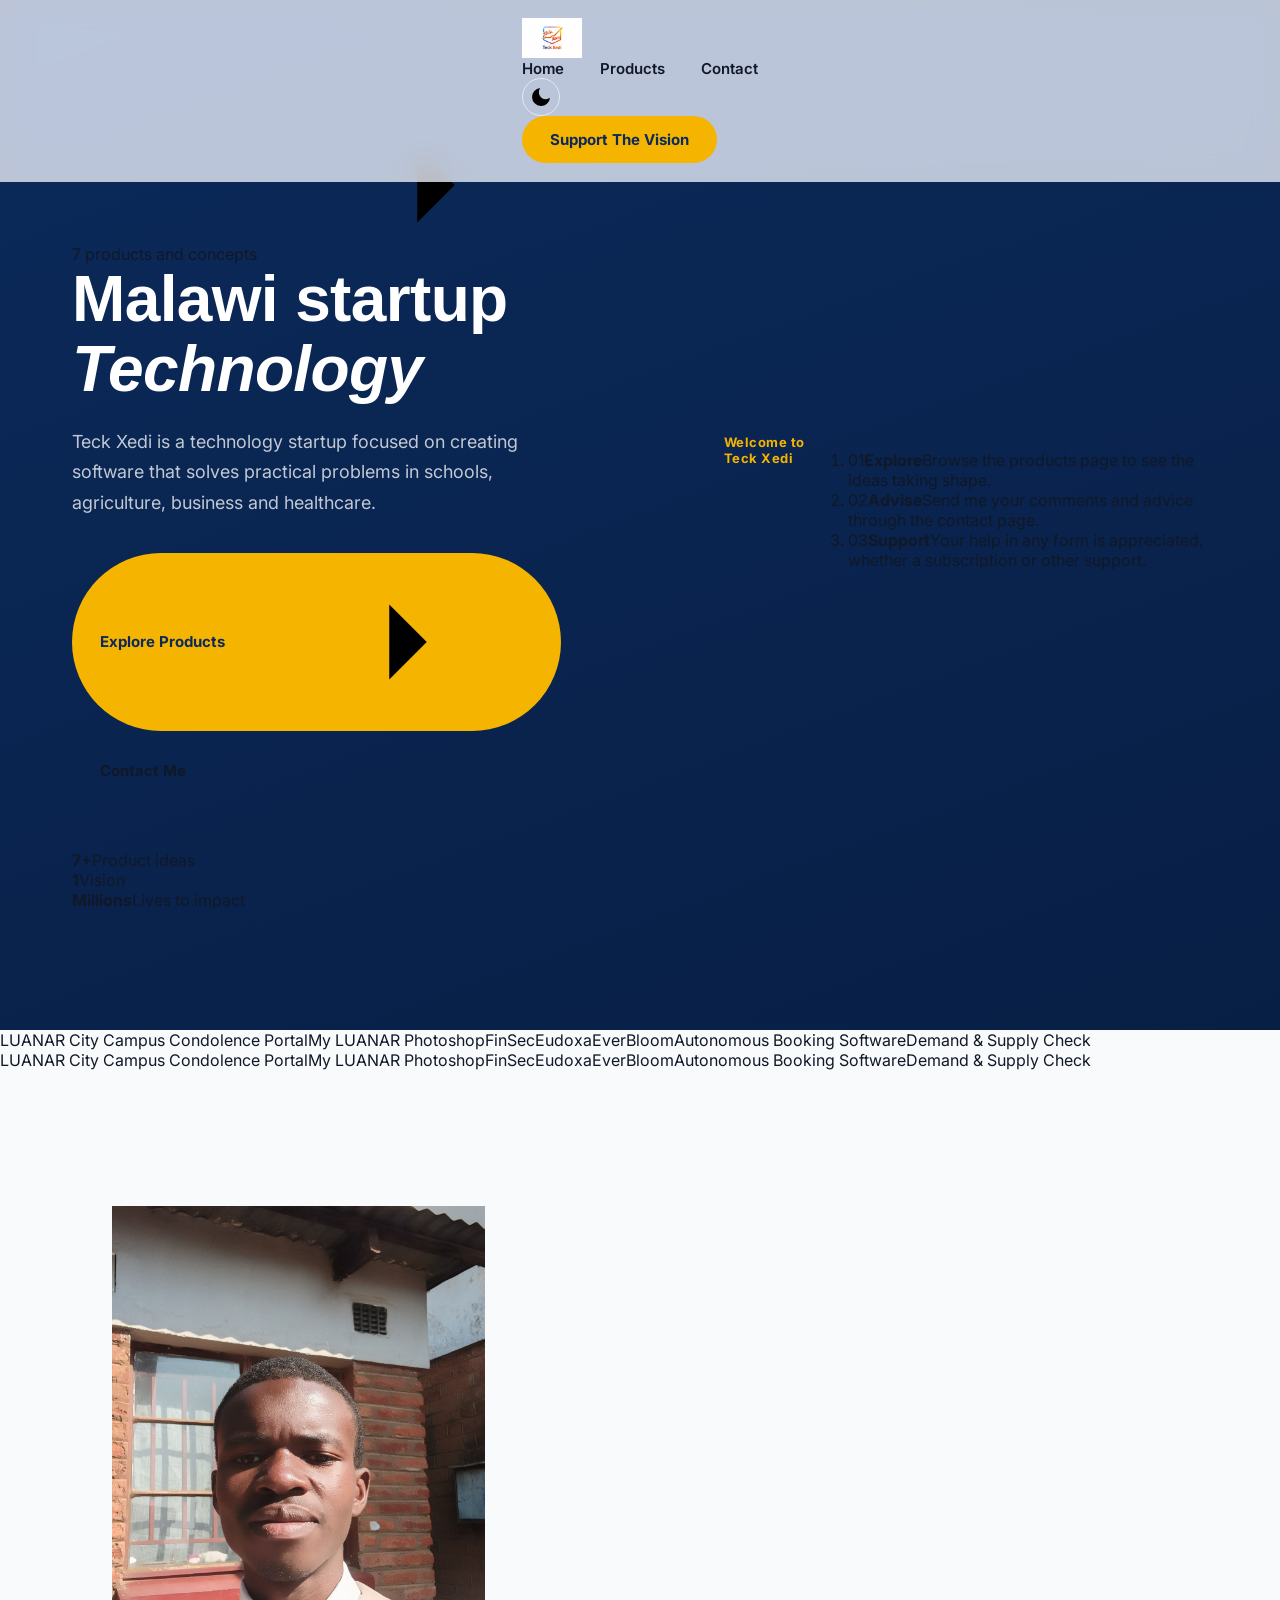
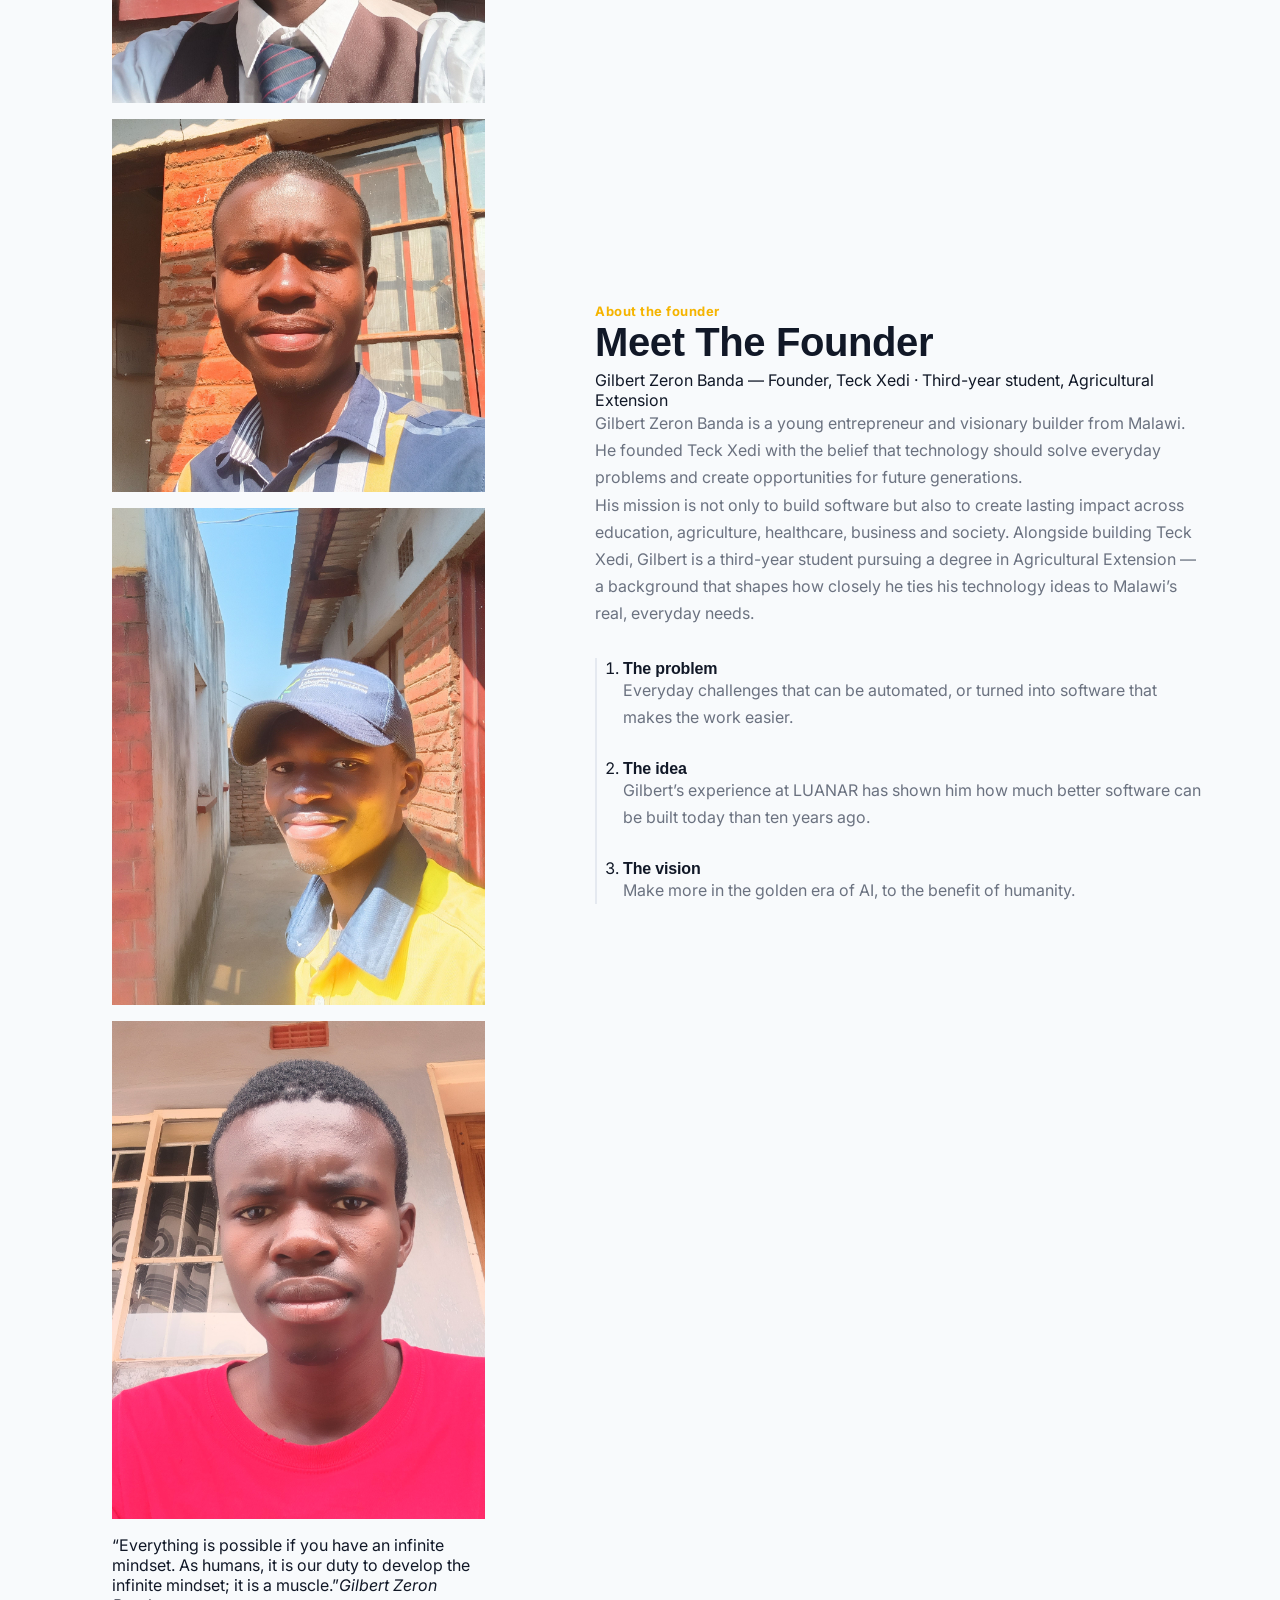
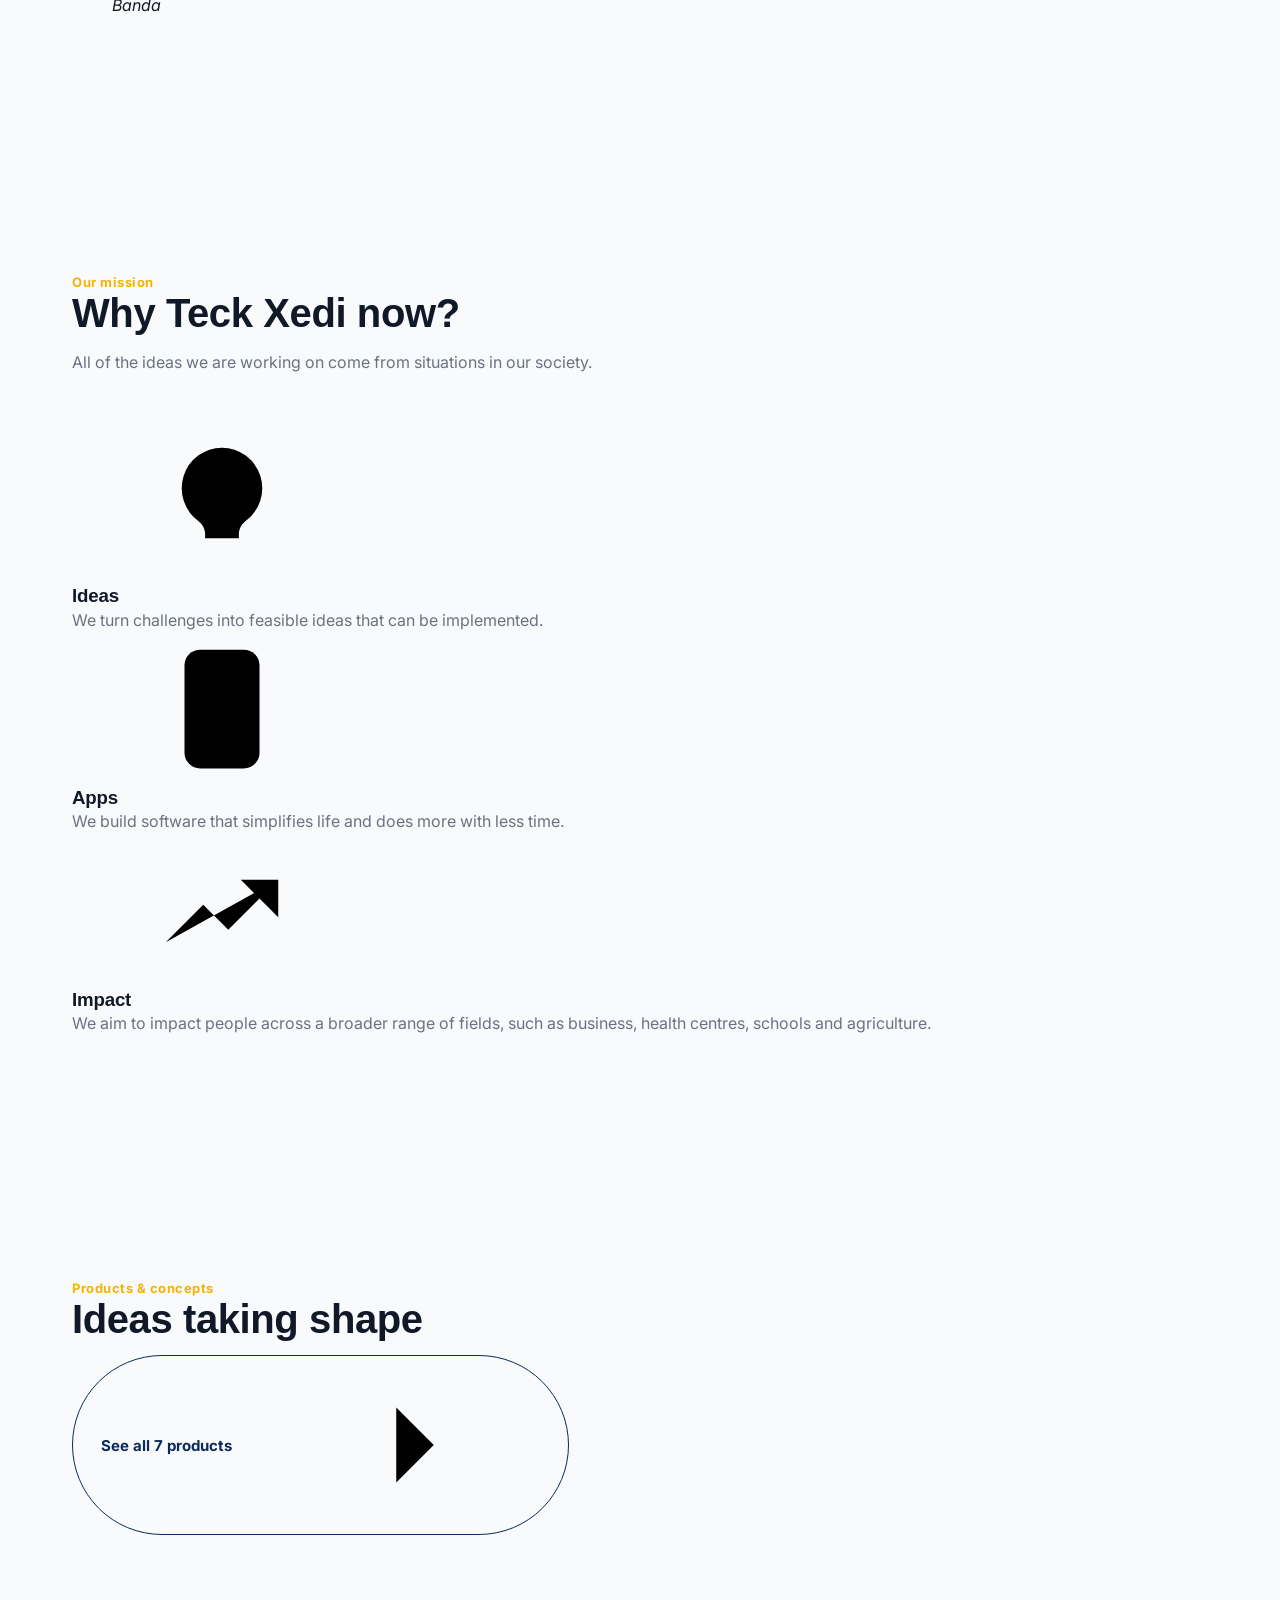
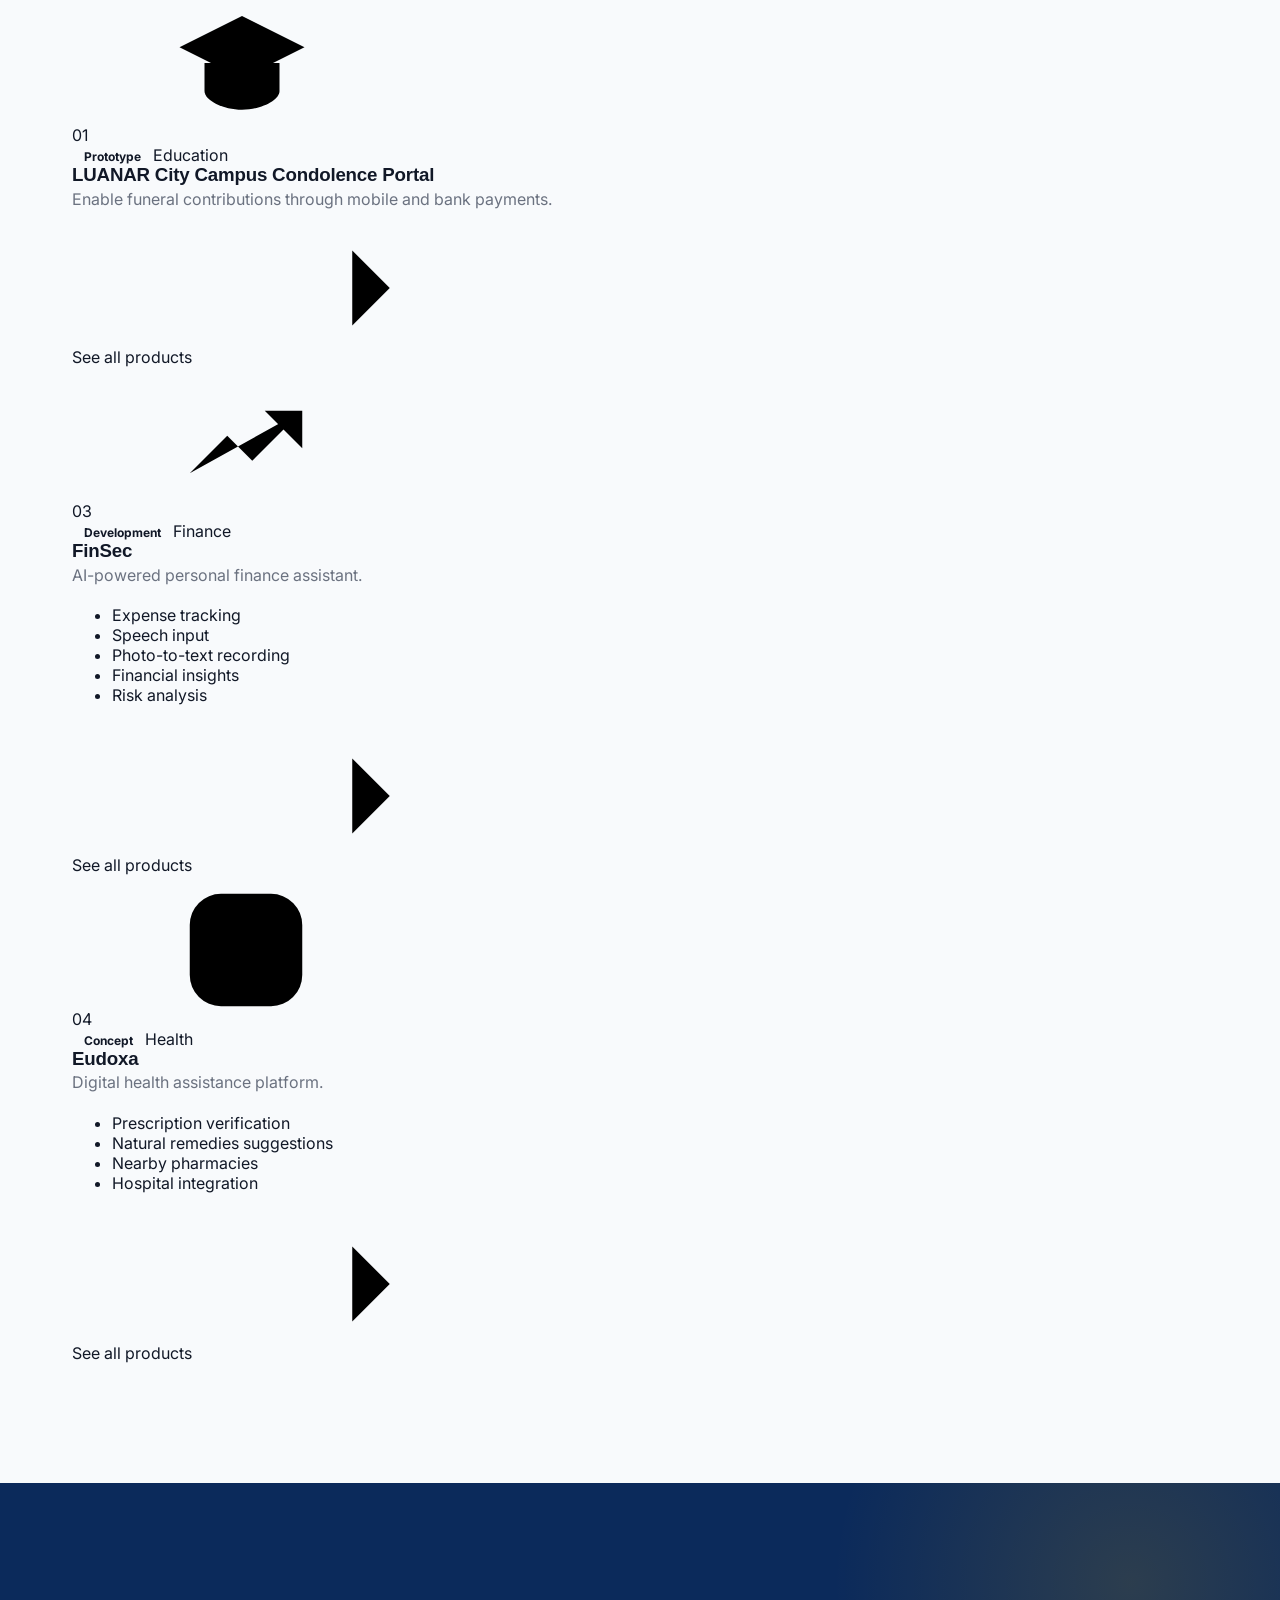
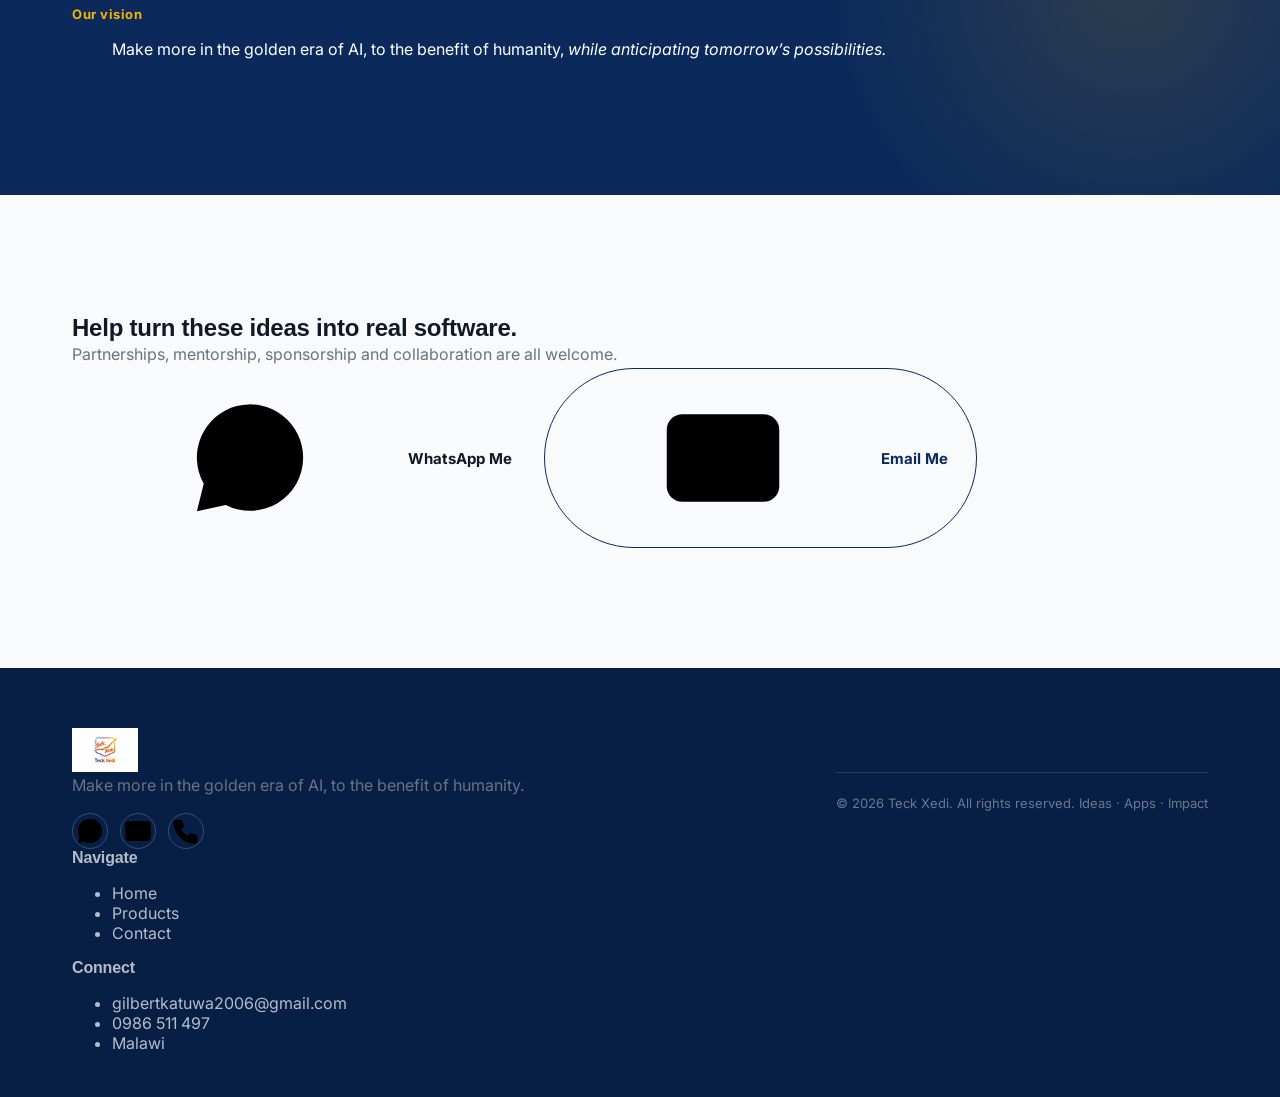
==== commit 2652a4e6: "Add files via upload" ====
--- a/index.html
+++ b/index.html
@@ -2,177 +2,264 @@
 <html lang="en">
 <head>
 <meta charset="UTF-8">
-<meta name="viewport" content="width=device-width, initial-scale=1.0">
-<title>Teck Xedi super</title>
+<meta name="viewport" content="width=device-width, initial-scale=1">
+<title>Teck Xedi — Malawian Technology Startup by Gilbert Zeron Banda</title>
 <meta name="description" content="Teck Xedi is a Malawian technology startup building software for education, healthcare, business and industry — founded by Gilbert Zeron Banda.">
-<meta property="og:title" content="Teck Xedi Ideas Apps Impact">
-<meta property="og:description" content="A Malawian technology startup solving real-world problems in education, healthcare, business and industry.">
+<link rel="canonical" href="https://zeron123-mw.github.io/Teck-Xedi/index.html">
 <meta property="og:type" content="website">
+<meta property="og:site_name" content="Teck Xedi">
+<meta property="og:title" content="Teck Xedi — Ideas, Apps, Impact">
+<meta property="og:description" content="Teck Xedi is a Malawian technology startup building software for education, healthcare, business and industry — founded by Gilbert Zeron Banda.">
+<meta property="og:url" content="https://zeron123-mw.github.io/Teck-Xedi/index.html">
+<meta property="og:image" content="https://zeron123-mw.github.io/Teck-Xedi/assets/founder-main.jpg">
+<meta name="twitter:card" content="summary_large_image">
+<meta name="theme-color" content="#0B2A5B">
 <link rel="icon" href="assets/logo.jpg" type="image/jpeg">
 <link rel="preconnect" href="https://fonts.googleapis.com">
-<link href="https://fonts.googleapis.com/css2?family=Montserrat:wght@700;800&family=Inter:wght@400;500;600;700&display=swap" rel="stylesheet">
+<link rel="preconnect" href="https://fonts.gstatic.com" crossorigin>
+<link href="https://fonts.googleapis.com/css2?family=Fraunces:ital,wght@0,600;0,700;1,600&family=Inter:wght@400;500;600;700&display=swap" rel="stylesheet">
+<script>document.documentElement.classList.add('js');try{var t=localStorage.getItem('tx-theme');if(!t&&window.matchMedia('(prefers-color-scheme: dark)').matches)t='dark';if(t)document.documentElement.setAttribute('data-theme',t)}catch(e){}</script>
 <link rel="stylesheet" href="style.css">
+<script type="application/ld+json">
+{"@context":"https://schema.org","@type":"Organization","name":"Teck Xedi","url":"https://zeron123-mw.github.io/Teck-Xedi/","logo":"https://zeron123-mw.github.io/Teck-Xedi/assets/logo.jpg","description":"Malawian technology startup building software for education, healthcare, business and industry.","founder":{"@type":"Person","name":"Gilbert Zeron Banda"},"email":"gilbertkatuwa2006@gmail.com","telephone":"+265986511497","address":{"@type":"PostalAddress","addressCountry":"MW"}}
+</script>
 </head>
 <body>
 <a href="#main" class="skip-link">Skip to content</a>
-
-<header class="nav" aria-label="Primary">
-  <a href="index.html" class="nav-logo" aria-label="Teck Xedi home">
-        <img src="assets/logo.jpg" alt="Teck Xedi">
-  </a>
-  <nav>
-    <ul class="nav-links">
-      <li><a href="index.html" class="active">Home</a></li>
-      <li><a href="products.html">Products</a></li>
-      <li><a href="contact.html">Contact</a></li>
-      <li class="nav-cta-mobile"><a href="contact.html" class="btn btn-gold">Support The Vision</a></li>
-    </ul>
-  </nav>
-  <div class="nav-right">
-    <button class="theme-toggle" aria-label="Toggle dark mode" title="Toggle dark mode">
-      <svg width="18" height="18" viewBox="0 0 24 24" fill="none" stroke="currentColor" stroke-width="2"><path d="M21 12.79A9 9 0 1111.21 3 7 7 0 0021 12.79z"/></svg>
-    </button>
-    <a href="contact.html" class="btn btn-gold nav-cta">Support The Vision</a>
-    <button class="nav-toggle" aria-label="Open menu" aria-expanded="false"><span></span><span></span><span></span></button>
+<div class="progress" aria-hidden="true"></div>
+<svg width="0" height="0" style="position:absolute" aria-hidden="true" focusable="false"><defs>
+<symbol id="i-arrow" viewBox="0 0 24 24"><path d="M5 12h14M13 6l6 6-6 6"/></symbol>
+<symbol id="i-menu" viewBox="0 0 24 24"><path d="M4 7h16M4 12h16M4 17h16"/></symbol>
+<symbol id="i-close" viewBox="0 0 24 24"><path d="M6 6l12 12M18 6L6 18"/></symbol>
+<symbol id="i-moon" viewBox="0 0 24 24"><path d="M21 12.8A9 9 0 1111.2 3a7 7 0 009.8 9.8z"/></symbol>
+<symbol id="i-chat" viewBox="0 0 24 24"><path d="M20.5 12a8.5 8.5 0 01-12.4 7.5L3.5 20.5l1.1-4.4A8.5 8.5 0 1120.5 12z"/></symbol>
+<symbol id="i-mail" viewBox="0 0 24 24"><rect x="3" y="5" width="18" height="14" rx="2.5"/><path d="M3.5 7.5L12 13l8.5-5.5"/></symbol>
+<symbol id="i-phone" viewBox="0 0 24 24"><path d="M5 4h4l2 5-2.5 1.5a11 11 0 005 5L15 13l5 2v4a2 2 0 01-2 2A16 16 0 013 6a2 2 0 012-2z"/></symbol>
+<symbol id="i-pin" viewBox="0 0 24 24"><path d="M12 21s7-6.2 7-11.5A7 7 0 005 9.5C5 14.8 12 21 12 21z"/><circle cx="12" cy="9.5" r="2.5"/></symbol>
+<symbol id="i-bulb" viewBox="0 0 24 24"><path d="M9 18h6M10 21.5h4M12 2.5a6.5 6.5 0 00-3.7 11.8c.6.5 1 1.2 1 2V17h5.4v-.7c0-.8.4-1.5 1-2A6.5 6.5 0 0012 2.5z"/></symbol>
+<symbol id="i-app" viewBox="0 0 24 24"><rect x="6" y="2.5" width="12" height="19" rx="2.5"/><path d="M10.5 18.5h3"/></symbol>
+<symbol id="i-trend" viewBox="0 0 24 24"><path d="M3 17l6-6 4 4 8-8"/><path d="M15 7h6v6"/></symbol>
+<symbol id="i-edu" viewBox="0 0 24 24"><path d="M2 9l10-5 10 5-10 5-10-5z"/><path d="M6 11.5V16c0 1.5 3 3 6 3s6-1.5 6-3v-4.5"/><path d="M22 9v6"/></symbol>
+<symbol id="i-health" viewBox="0 0 24 24"><rect x="3" y="3" width="18" height="18" rx="5"/><path d="M12 8v8M8 12h8"/></symbol>
+<symbol id="i-bars" viewBox="0 0 24 24"><path d="M5 20V11M11 20V4M17 20v-6M2 20h20"/></symbol>
+<symbol id="i-car" viewBox="0 0 24 24"><path d="M5 15l1.6-4.6A2 2 0 018.5 9h7a2 2 0 011.9 1.4L19 15"/><rect x="3" y="15" width="18" height="4.5" rx="1.5"/><path d="M7 19.5V21M17 19.5V21"/></symbol>
+<symbol id="i-users" viewBox="0 0 24 24"><circle cx="9" cy="8" r="3.2"/><path d="M3 20c0-3.3 2.7-6 6-6s6 2.7 6 6"/><circle cx="17" cy="9" r="2.5"/><path d="M17 14c2.5 0 4.5 1.9 4.5 4.5"/></symbol>
+<symbol id="i-heart" viewBox="0 0 24 24"><path d="M20.8 5.6a5.2 5.2 0 00-7.4 0L12 7l-1.4-1.4a5.2 5.2 0 00-7.4 7.4L12 21.8l8.8-8.8a5.2 5.2 0 000-7.4z"/></symbol>
+<symbol id="i-shield" viewBox="0 0 24 24"><path d="M12 3l8 3v6c0 4.5-3.2 8-8 9-4.8-1-8-4.5-8-9V6l8-3z"/><path d="M9 12l2 2 4-4"/></symbol>
+</defs></svg><header class="nav">
+  <div class="container nav-inner">
+    <a class="brand" href="index.html" aria-label="Teck Xedi — home"><img src="assets/logo.jpg" alt="Teck Xedi" height="40"></a>
+    <nav aria-label="Primary">
+      <ul class="nav-links">
+        <li><a href="index.html" aria-current="page">Home</a></li>
+        <li><a href="products.html">Products</a></li>
+        <li><a href="contact.html">Contact</a></li>
+        <li class="nav-cta-mobile"><a class="btn btn-gold" href="contact.html#support">Support The Vision</a></li>
+      </ul>
+    </nav>
+    <div class="nav-actions">
+      <button class="icon-btn theme-toggle" type="button" aria-label="Toggle dark mode" aria-pressed="false"><svg class="ic " aria-hidden="true"><use href="#i-moon"/></svg></button>
+      <a class="btn btn-gold btn-sm" href="contact.html#support">Support The Vision</a>
+      <button class="icon-btn nav-toggle" type="button" aria-label="Open menu" aria-expanded="false"><svg class="ic i-open" aria-hidden="true"><use href="#i-menu"/></svg><svg class="ic i-close" aria-hidden="true"><use href="#i-close"/></svg></button>
+    </div>
   </div>
 </header>
-
 <main id="main">
+
   <!-- ============ HERO ============ -->
-  <section class="hero">
-    <div class="container">
-      <div class="hero-text">
-        <p class="hero-eyebrow">Teck Xedi</p>
-        <h1>Malawi startup <span class="gold">Technology</span></h1>
-        <p>Teck Xedi is a technology startup focused on creating software that solves practical problems in school, agriculture, business and healthcares.</p>
-        <div class="hero-actions">
-          <a href="products.html" class="btn btn-gold">Explore Products</a>
-          <a href="contact.html" class="btn btn-ghost-light">Contact Me</a>
-        </div>
-        <div class="hero-stats">
-          <div><strong>7+</strong><span>Product Ideas</span></div>
+  <section class="hero on-dark">
+    <div class="container hero-grid">
+      <div>
+        <a class="pill rise" href="products.html" style="--d:.05s"><span class="dot"></span>7 products and concepts <svg class="ic " aria-hidden="true"><use href="#i-arrow"/></svg></a>
+        <h1 class="rise" style="--d:.15s">Malawi startup <em>Technology</em></h1>
+        <p class="hero-lead rise" style="--d:.3s">Teck Xedi is a technology startup focused on creating software that solves practical problems in schools, agriculture, business and healthcare.</p>
+        <div class="hero-actions rise" style="--d:.42s">
+          <a class="btn btn-gold" href="products.html">Explore Products <svg class="ic " aria-hidden="true"><use href="#i-arrow"/></svg></a>
+          <a class="btn btn-ghost" href="contact.html">Contact Me</a>
+        </div>
+        <div class="stats rise" style="--d:.55s">
+          <div><strong>7+</strong><span>Product ideas</span></div>
           <div><strong>1</strong><span>Vision</span></div>
-          <div><strong>Millions</strong><span>Lives to Impact</span></div>
-        </div>
-      </div>
-           <!-- HERO PANEL: replaces the three floating photos (photos now live in the Founder slideshow) -->
-      <div class="hero-panel">
-        <div class="hero-panel-card">
-          <p class="hero-panel-label">HAPPY! WELCOME TO TECK XEDI WEBSITE</p>
-          <ul>
-            <li><span class="hp-num">01</span><div><strong>YOU ARE NOT LOST</strong><span> Think with me as you navigate to product page.</span></div></li>
-            <li><span class="hp-num">02</span><div><strong>DO YOU WANT TO ADVISE</strong><span>Email me to the contanct page and drop your comment.</span></div></li>
-            <li><span class="hp-num">03</span><div><strong>DONATION</strong><span>Your assistance in any way will be appreciated,either in subscrition or other ways aroud.</span></div></li>
-          </ul>
-        </div>
-      </div>
-    </div>
-  </section>
+          <div><strong>Millions</strong><span>Lives to impact</span></div>
+        </div>
+      </div>
+      <aside class="glass hero-panel rise" style="--d:.45s" aria-label="Welcome">
+        <span class="eyebrow">Welcome to Teck Xedi</span>
+        <ol class="path">
+          <li><span class="node">01</span><strong>Explore</strong><span class="t">Browse the products page to see the ideas taking shape.</span></li>
+          <li><span class="node">02</span><strong>Advise</strong><span class="t">Send me your comments and advice through the contact page.</span></li>
+          <li><span class="node">03</span><strong>Support</strong><span class="t">Your help in any form is appreciated, whether a subscription or other support.</span></li>
+        </ol>
+      </aside>
+    </div>
+  </section>
+
+  <div class="marquee" aria-label="Teck Xedi products and concepts">
+    <div class="marquee-track">
+      <div class="marquee-group"><span>LUANAR City Campus Condolence Portal</span><span>My LUANAR Photoshop</span><span>FinSec</span><span>Eudoxa</span><span>EverBloom</span><span>Autonomous Booking Software</span><span>Demand &amp; Supply Check</span></div>
+      <div class="marquee-group" aria-hidden="true"><span>LUANAR City Campus Condolence Portal</span><span>My LUANAR Photoshop</span><span>FinSec</span><span>Eudoxa</span><span>EverBloom</span><span>Autonomous Booking Software</span><span>Demand &amp; Supply Check</span></div>
+    </div>
+  </div>
 
   <!-- ============ FOUNDER ============ -->
-    <section class="founder-section">
+  <section class="section">
     <div class="container founder reveal">
-      <div class="founder-photo">
-        <!-- FOUNDER SLIDESHOW: photos pop in one at a time, then loop. To reorder, move the <figure> lines. -->
-        <div class="founder-slideshow" id="founder-slideshow" role="group" aria-roledescription="carousel" aria-label="Photos of Gilbert Zeron Banda">
+      <div class="founder-media">
+        <!-- Photos come from assets/founder-main.jpg, founder-1.jpg, founder-2.jpg, founder-3.jpg. Reorder by moving the <figure> lines. -->
+        <div class="slideshow" id="founder-slideshow" role="group" aria-roledescription="carousel" aria-label="Photos of Gilbert Zeron Banda">
           <figure class="slide is-active"><img src="assets/founder-main.jpg" alt="Gilbert Zeron Banda, founder of Teck Xedi"></figure>
           <figure class="slide"><img src="assets/founder-1.jpg" alt="Gilbert Zeron Banda"></figure>
           <figure class="slide"><img src="assets/founder-2.jpg" alt="Gilbert Zeron Banda"></figure>
           <figure class="slide"><img src="assets/founder-3.jpg" alt="Gilbert Zeron Banda"></figure>
-          <div class="slide-dots" aria-label="Choose a photo"></div>
-        </div>
-        <div class="founder-quote">"everything is possible if you have an infinite mindset, as humans it is our duty to develop the infinite mindset, it is muscle."<span>Gilbert Zeron Banda</span></div>
-      </div>
-      <div>
-        <p class="eyebrow">ABOUT THE FOUNDER</p>
+          <div class="dots" aria-label="Choose a photo"></div>
+        </div>
+        <blockquote class="quote-card">“Everything is possible if you have an infinite mindset. As humans, it is our duty to develop the infinite mindset; it is a muscle.”<cite>Gilbert Zeron Banda</cite></blockquote>
+      </div>
+      <div>
+        <span class="eyebrow">About the founder</span>
         <h2>Meet The Founder</h2>
-        <span class="founder-role">Gilbert Zeron Banda — Founder, Teck Xedi · Third year student, Agricultural Extension</span>
-        <p style="font-size:16px; margin-bottom:8px;">Gilbert Zeron Banda is a young entrepreneur and visionary builder from Malawi. He founded Teck Xedi with the belief that technology should solve everyday problems and create opportunities for future generations.</p>
-        <p style="font-size:16px;">His mission is not only to build software but also to create lasting impact across education, agriculture, healthcare, business and society. Alongside building Teck Xedi, Gilbert is a third-year student pursuing a degree in Agricultural Extension — a background that shapes how closely he ties his technology ideas to Malawi's real, everyday needs.</p>
-        <div class="timeline">
-          <div class="timeline-item">
-            <h4>The problem</h4>
-            <p>Everyday challenges that can be automated or written into software that can help to do the work easier.</p>
-          </div>
-          <div class="timeline-item">
-            <h4>The idea</h4>
-            <p>Gilbert Banda and his LUANAR experience has empowered him to see how software can be done way perfect now than 10 years ago.</p>
-          </div>
-          <div class="timeline-item">
-            <h4>The vision</h4>
-            <p>Make more in golden era of AI to the benefit of humanity.</p>
-          </div>
-        </div>
+        <span class="role">Gilbert Zeron Banda — Founder, Teck Xedi · Third-year student, Agricultural Extension</span>
+        <p>Gilbert Zeron Banda is a young entrepreneur and visionary builder from Malawi. He founded Teck Xedi with the belief that technology should solve everyday problems and create opportunities for future generations.</p>
+        <p>His mission is not only to build software but also to create lasting impact across education, agriculture, healthcare, business and society. Alongside building Teck Xedi, Gilbert is a third-year student pursuing a degree in Agricultural Extension — a background that shapes how closely he ties his technology ideas to Malawi’s real, everyday needs.</p>
+        <ol class="timeline">
+          <li><h4>The problem</h4><p>Everyday challenges that can be automated, or turned into software that makes the work easier.</p></li>
+          <li><h4>The idea</h4><p>Gilbert’s experience at LUANAR has shown him how much better software can be built today than ten years ago.</p></li>
+          <li><h4>The vision</h4><p>Make more in the golden era of AI, to the benefit of humanity.</p></li>
+        </ol>
       </div>
     </div>
   </section>
 
   <!-- ============ MISSION ============ -->
-  <section class="mission">
+  <section class="section alt">
     <div class="container">
       <div class="section-head reveal">
-        <p class="eyebrow">OUR MISSION</p>
-        <h2> why teck xedi now?</h2>
-        <p style="font-size:16px;"> all of the idea we are working on; are from the situations that are from our society.</p>
-      </div>
-      <div class="mission-grid">
-        <div class="mission-card reveal">
-          <div class="icon"><svg width="24" height="24" viewBox="0 0 24 24" fill="none" stroke="currentColor" stroke-width="1.8"><path d="M9 18h6M10 22h4M12 2a7 7 0 00-4 12.7c.6.5 1 1.3 1 2.1v.2h6v-.2c0-.8.4-1.6 1-2.1A7 7 0 0012 2z"/></svg></div>
-          <h3>Ideas</h3>
-          <p>We turn challanges to feasible ideas to be implemented.</p>
-        </div>
-        <div class="mission-card reveal">
-          <div class="icon"><svg width="24" height="24" viewBox="0 0 24 24" fill="none" stroke="currentColor" stroke-width="1.8"><rect x="4" y="2" width="16" height="20" rx="2"/><path d="M9 18h6"/></svg></div>
-          <h3>Apps</h3>
-          <p>We build software that simplify life and do more with less time..</p>
-        </div>
-        <div class="mission-card reveal">
-          <div class="icon"><svg width="24" height="24" viewBox="0 0 24 24" fill="none" stroke="currentColor" stroke-width="1.8"><path d="M3 17l6-6 4 4 8-8M21 7v6h-6"/></svg></div>
-          <h3>Impact</h3>
-          <p>Aim to impact people in boarder range of fields such business, health centre, schools and agriculture</p>
-        </div>
+        <span class="eyebrow">Our mission</span>
+        <h2>Why Teck Xedi now?</h2>
+        <p>All of the ideas we are working on come from situations in our society.</p>
+      </div>
+      <div class="cards-3">
+        <article class="card reveal" data-n="01"><div class="badge-ic"><svg class="ic " aria-hidden="true"><use href="#i-bulb"/></svg></div><h3>Ideas</h3><p>We turn challenges into feasible ideas that can be implemented.</p></article>
+        <article class="card reveal" data-n="02"><div class="badge-ic"><svg class="ic " aria-hidden="true"><use href="#i-app"/></svg></div><h3>Apps</h3><p>We build software that simplifies life and does more with less time.</p></article>
+        <article class="card reveal" data-n="03"><div class="badge-ic"><svg class="ic " aria-hidden="true"><use href="#i-trend"/></svg></div><h3>Impact</h3><p>We aim to impact people across a broader range of fields, such as business, health centres, schools and agriculture.</p></article>
+      </div>
+    </div>
+  </section>
+
+  <!-- ============ PRODUCTS TEASER ============ -->
+  <section class="section">
+    <div class="container">
+      <div class="section-head tease-head reveal" style="max-width:none">
+        <div style="max-width:620px">
+          <span class="eyebrow">Products &amp; concepts</span>
+          <h2>Ideas taking shape</h2>
+        </div>
+        <a class="btn btn-outline" href="products.html">See all 7 products <svg class="ic " aria-hidden="true"><use href="#i-arrow"/></svg></a>
+      </div>
+      <div class="cards-3">
+        <article class="p-card reveal" data-category="education">
+      <div class="cover" data-cat="education">
+        <span class="cover-num">01</span>
+        <svg class="ic " aria-hidden="true"><use href="#i-edu"/></svg>
+        <img src="assets/product-1.jpg" alt="LUANAR City Campus Condolence Portal product image" loading="lazy" onerror="this.remove()">
+      </div>
+      <div class="p-body">
+        <div class="p-meta"><span class="badge badge-prototype">Prototype</span><span class="cat">Education</span></div>
+        <h3>LUANAR City Campus Condolence Portal</h3>
+        <p>Enable funeral contributions through mobile and bank payments.</p>
+        
+        <a class="p-link" href="products.html">See all products <svg class="ic " aria-hidden="true"><use href="#i-arrow"/></svg></a>
+      </div>
+    </article>
+        <article class="p-card reveal" data-category="finance">
+      <div class="cover" data-cat="finance">
+        <span class="cover-num">03</span>
+        <svg class="ic " aria-hidden="true"><use href="#i-trend"/></svg>
+        <img src="assets/product-3.jpg" alt="FinSec product image" loading="lazy" onerror="this.remove()">
+      </div>
+      <div class="p-body">
+        <div class="p-meta"><span class="badge badge-development">Development</span><span class="cat">Finance</span></div>
+        <h3>FinSec</h3>
+        <p>AI-powered personal finance assistant.</p>
+        <ul class="chips"><li>Expense tracking</li><li>Speech input</li><li>Photo-to-text recording</li><li>Financial insights</li><li>Risk analysis</li></ul>
+        <a class="p-link" href="products.html">See all products <svg class="ic " aria-hidden="true"><use href="#i-arrow"/></svg></a>
+      </div>
+    </article>
+        <article class="p-card reveal" data-category="health">
+      <div class="cover" data-cat="health">
+        <span class="cover-num">04</span>
+        <svg class="ic " aria-hidden="true"><use href="#i-health"/></svg>
+        <img src="assets/product-4.jpg" alt="Eudoxa product image" loading="lazy" onerror="this.remove()">
+      </div>
+      <div class="p-body">
+        <div class="p-meta"><span class="badge badge-concept">Concept</span><span class="cat">Health</span></div>
+        <h3>Eudoxa</h3>
+        <p>Digital health assistance platform.</p>
+        <ul class="chips"><li>Prescription verification</li><li>Natural remedies suggestions</li><li>Nearby pharmacies</li><li>Hospital integration</li></ul>
+        <a class="p-link" href="products.html">See all products <svg class="ic " aria-hidden="true"><use href="#i-arrow"/></svg></a>
+      </div>
+    </article>
       </div>
     </div>
   </section>
 
   <!-- ============ VISION ============ -->
-  <section class="vision">
-    <div class="container">
-      <div class="vision-inner reveal">
-        <p class="eyebrow">OUR VISION</p>
-        <p class="big"> Make more in the golden era of AI, to the benefit of the humanity <span class="highlight">while anticipate tomorrow's possibilities.</span></p>
-      </div>
-    </div>
-  </section>
+  <section class="section vision on-dark">
+    <div class="container reveal">
+      <span class="eyebrow">Our vision</span>
+      <blockquote>Make more in the golden era of AI, to the benefit of humanity, <em>while anticipating tomorrow’s possibilities.</em></blockquote>
+    </div>
+  </section>
+
+  <section class="cta">
+  <div class="container">
+    <div>
+      <h2>Help turn these ideas into real software.</h2>
+      <p>Partnerships, mentorship, sponsorship and collaboration are all welcome.</p>
+    </div>
+    <div class="actions">
+      <a class="btn btn-navy" href="https://wa.me/265986511497" target="_blank" rel="noopener noreferrer"><svg class="ic " aria-hidden="true"><use href="#i-chat"/></svg> WhatsApp Me</a>
+      <a class="btn btn-outline" href="mailto:gilbertkatuwa2006@gmail.com"><svg class="ic " aria-hidden="true"><use href="#i-mail"/></svg> Email Me</a>
+    </div>
+  </div>
+</section>
+
 </main>
-
 <footer class="footer">
   <div class="container">
-    <div class="footer-brand">
-            <img src="assets/logo.jpg" alt="Teck Xedi" style="height:34px;width:auto;background:#fff;padding:6px 10px;border-radius:8px;">
-      <p> MAKE MORE IN THE GOLDEN ERA OF AI, TO THE BENEFIT OF HUMANITY.</p>
-      <div class="footer-social">
-        <a href="#" aria-label="LinkedIn"><svg width="16" height="16" viewBox="0 0 24 24" fill="currentColor"><path d="M4.98 3.5C4.98 4.88 3.87 6 2.5 6S0 4.88 0 3.5 1.12 1 2.5 1s2.48 1.12 2.48 2.5zM.2 8.98h4.6V23H.2V8.98zM8.4 8.98h4.4v1.9h.06c.6-1.1 2.1-2.3 4.3-2.3 4.6 0 5.4 3 5.4 6.9V23h-4.6v-6.6c0-1.6 0-3.6-2.2-3.6s-2.5 1.7-2.5 3.5V23H8.4V8.98z"/></svg></a>
-        <a href="#" aria-label="X"><svg width="16" height="16" viewBox="0 0 24 24" fill="currentColor"><path d="M18.9 2H22l-7.6 8.7L23.3 22h-7.3l-5.7-7.4L3.8 22H.6l8.1-9.3L.9 2h7.5l5.1 6.8L18.9 2zm-1.3 18h1.8L7.5 4H5.6l12 16z"/></svg></a>
-      </div>
-    </div>
-    <div class="footer-links">
-      <div class="footer-col">
+    <div class="footer-grid">
+      <div>
+        <a class="brand" href="index.html" aria-label="Teck Xedi — home"><img src="assets/logo.jpg" alt="Teck Xedi" height="44"></a>
+        <p>Make more in the golden era of AI, to the benefit of humanity.</p>
+        <div class="footer-social">
+          <a href="https://wa.me/265986511497" target="_blank" rel="noopener noreferrer" aria-label="WhatsApp"><svg class="ic " aria-hidden="true"><use href="#i-chat"/></svg></a>
+          <a href="mailto:gilbertkatuwa2006@gmail.com" aria-label="Email"><svg class="ic " aria-hidden="true"><use href="#i-mail"/></svg></a>
+          <a href="tel:0986511497" aria-label="Phone"><svg class="ic " aria-hidden="true"><use href="#i-phone"/></svg></a>
+        </div>
+      </div>
+      <nav aria-label="Footer">
         <h4>Navigate</h4>
-        <a href="index.html">Home</a>
-        <a href="products.html">Products</a>
-        <a href="contact.html">Contact</a>
-      </div>
-      <div class="footer-col">
+        <ul>
+          <li><a href="index.html">Home</a></li>
+          <li><a href="products.html">Products</a></li>
+          <li><a href="contact.html">Contact</a></li>
+        </ul>
+      </nav>
+      <div>
         <h4>Connect</h4>
-        <a href="mailto:gilbertkatuwa2006@gmail.com">gilbertkatuwa2006@gmail.com</a>
-        <a href="tel:0986511497">0986 511 497</a>
-      </div>
-    </div>
-  </div>
-  <div class="footer-bottom">© <span class="js-year"></span> Teck Xedi. All Rights Reserved. A Brighter Malawi Through Technology.</div>
+        <ul>
+          <li><a href="mailto:gilbertkatuwa2006@gmail.com">gilbertkatuwa2006@gmail.com</a></li>
+          <li><a href="tel:0986511497">0986 511 497</a></li>
+          <li>Malawi</li>
+        </ul>
+      </div>
+    </div>
+    <div class="footer-bottom">
+      <span>© <span class="js-year">2026</span> Teck Xedi. All rights reserved.</span>
+      <span>Ideas · Apps · Impact</span>
+    </div>
+  </div>
 </footer>
-
 <script src="script.js"></script>
 </body>
 </html>
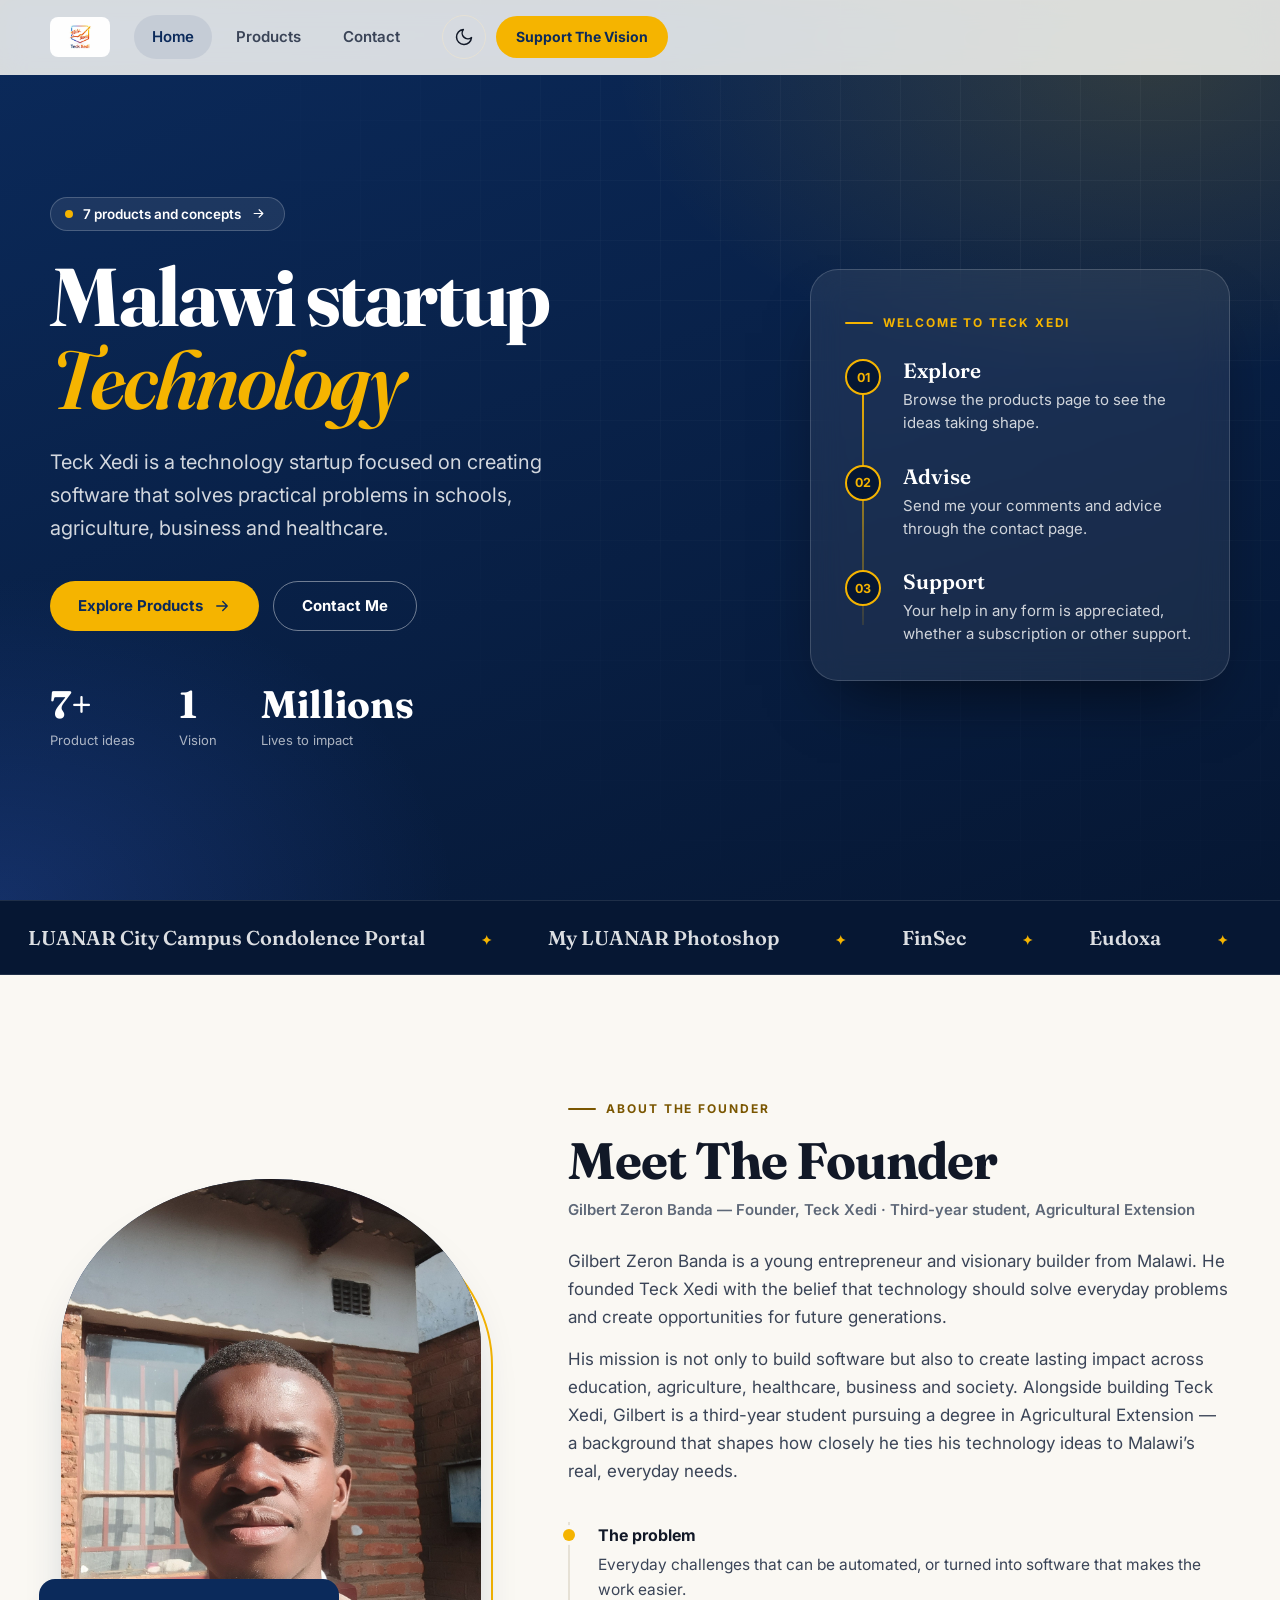
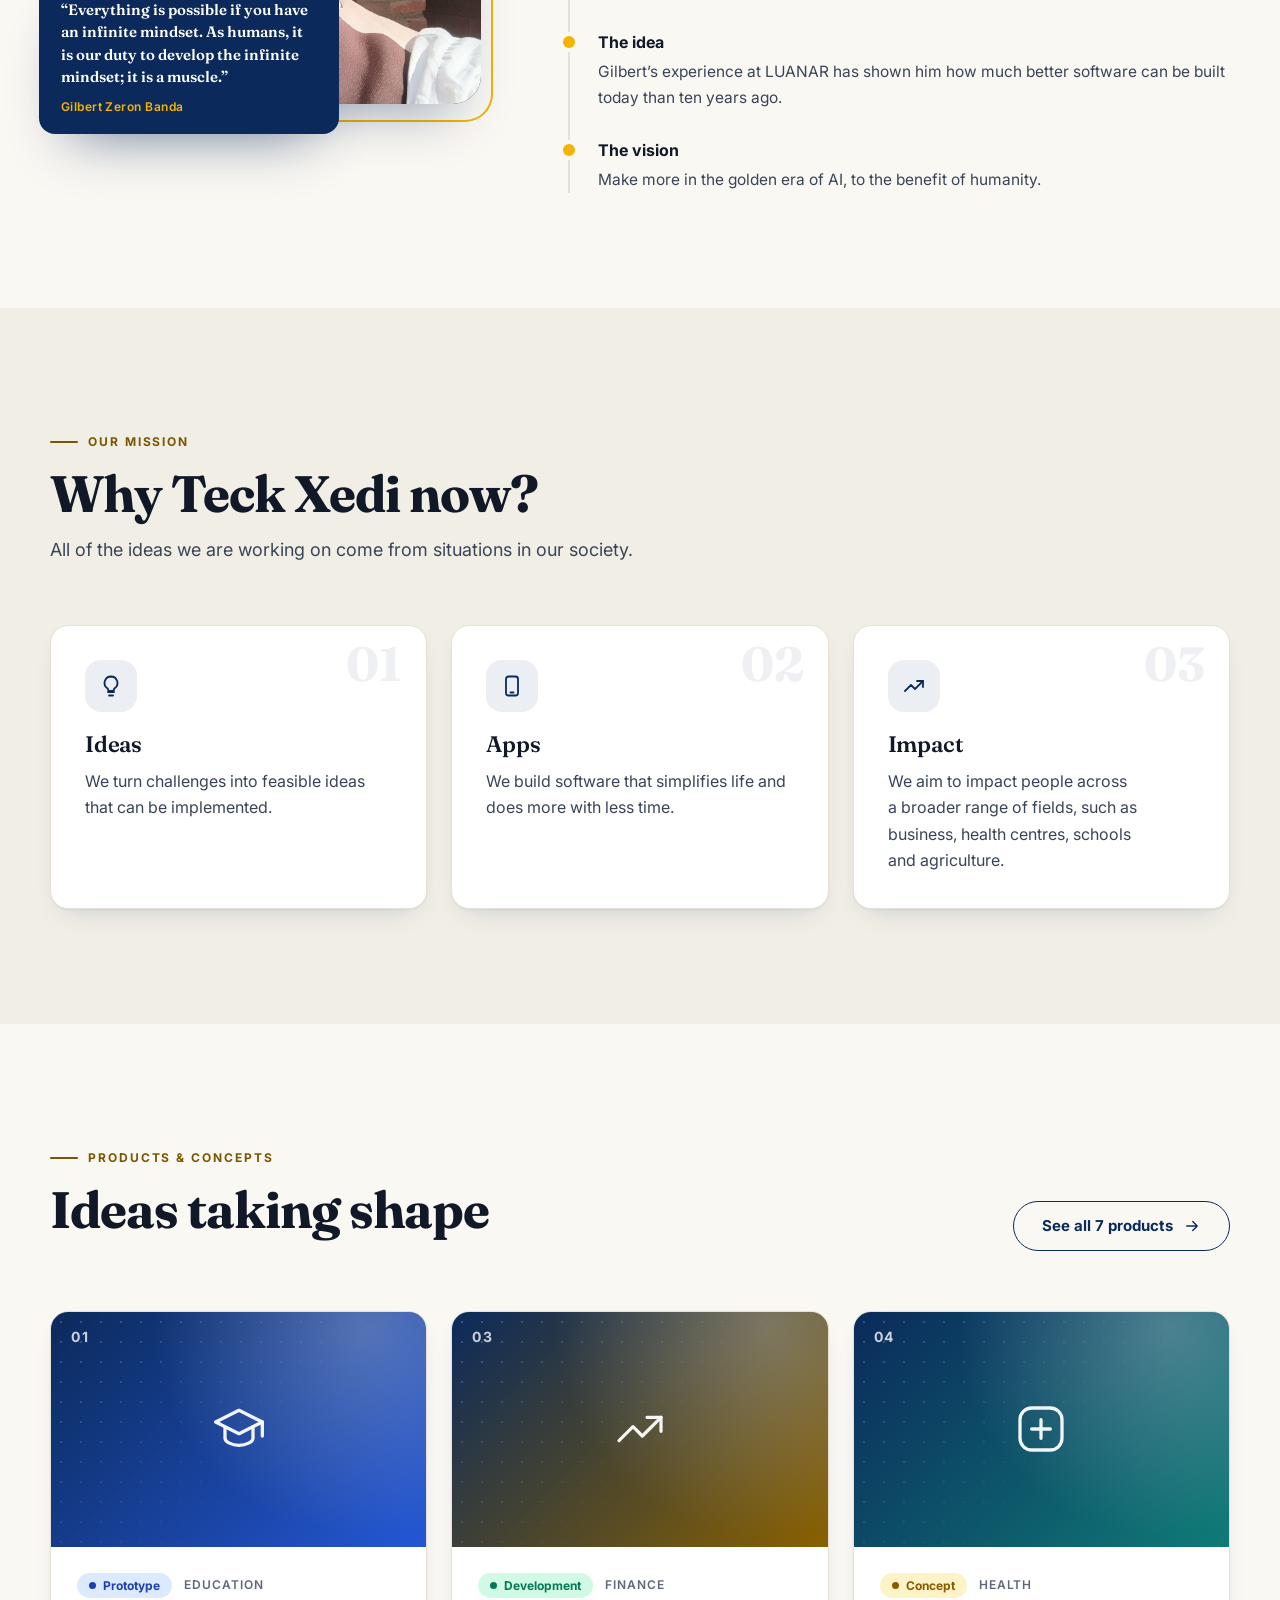
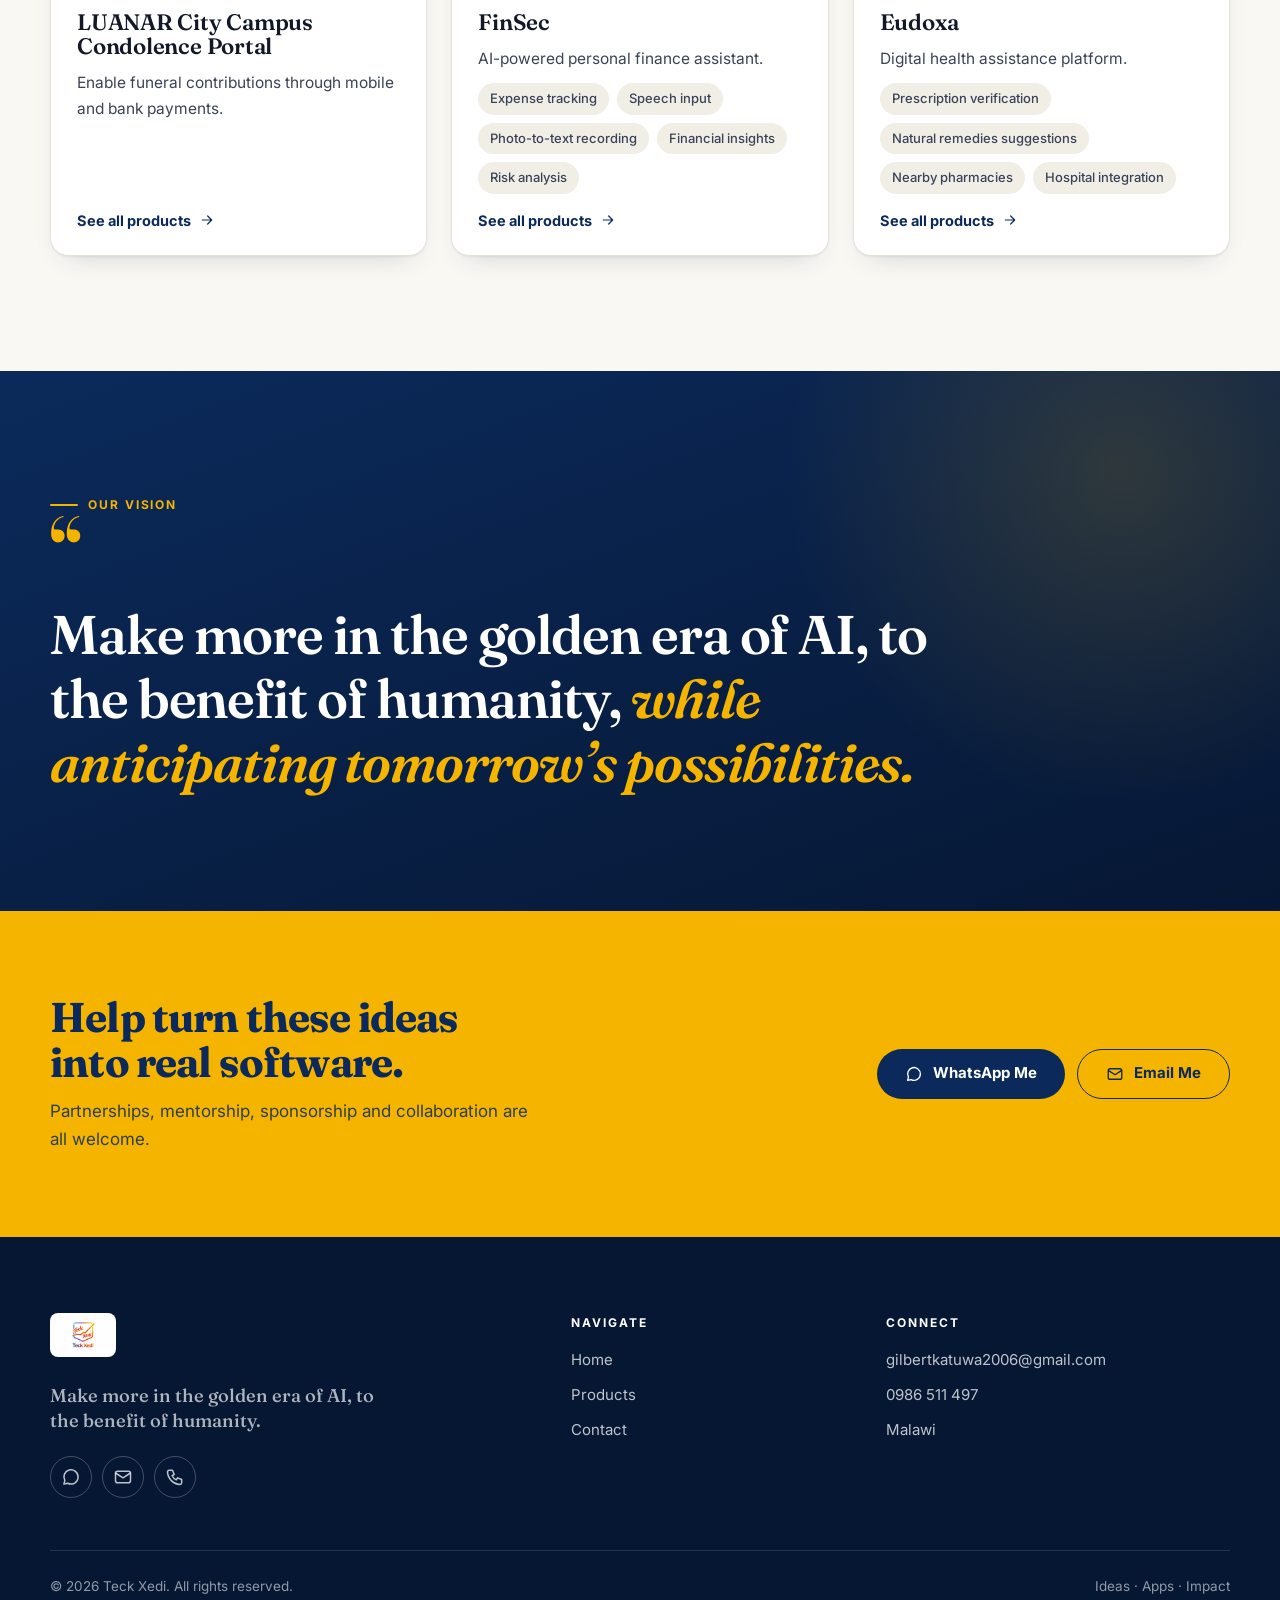
==== commit 2181ef49: "Optimize stylesheet loading with media and noscript Added media attribute for stylesheets to improve" ====
--- a/index.html
+++ b/index.html
@@ -17,7 +17,8 @@
 <link rel="icon" href="assets/logo.jpg" type="image/jpeg">
 <link rel="preconnect" href="https://fonts.googleapis.com">
 <link rel="preconnect" href="https://fonts.gstatic.com" crossorigin>
-<link href="https://fonts.googleapis.com/css2?family=Fraunces:ital,wght@0,600;0,700;1,600&family=Inter:wght@400;500;600;700&display=swap" rel="stylesheet">
+<link rel="stylesheet" href="https://fonts.googleapis.com/css2?family=Fraunces:ital,wght@0,600;0,700;1,600&family=Inter:wght@400;500;600;700&display=swap" media="print" onload="this.media='all'">
+<noscript><link rel="stylesheet" href="https://fonts.googleapis.com/css2?family=Fraunces:ital,wght@0,600;0,700;1,600&family=Inter:wght@400;500;600;700&display=swap"></noscript>
 <script>document.documentElement.classList.add('js');try{var t=localStorage.getItem('tx-theme');if(!t&&window.matchMedia('(prefers-color-scheme: dark)').matches)t='dark';if(t)document.documentElement.setAttribute('data-theme',t)}catch(e){}</script>
 <link rel="stylesheet" href="style.css">
 <script type="application/ld+json">
--- a/style.css
+++ b/style.css
@@ -1,527 +1,407 @@
 /* ==========================================================
-   Teck Xedi — Design Tokens
+   TECK XEDI — Design System v3
+
+   TYPE    Fraunces (display serif, headings) + Inter (interface/body)
+   COLOUR  60 / 30 / 10 rule
+           60%  warm paper + white   → calm, readable, human
+           30%  navy                 → trust, seriousness, competence
+           10%  gold                 → ONLY actions and key moments
+   RULES   Gold is never used as text on a light background (1.8:1).
+           On light backgrounds, gold appears as a fill with navy text
+           (7.6:1) or as a darker "gold-ink" for small labels (5.7:1+).
    ========================================================== */
+
 :root{
-  --navy:#0B2A5B;
-  --navy-deep:#081F45;
-  --gold:#F5B400;
-  --bg:#F8FAFC;
-  --surface:#FFFFFF;
-  --text:#111827;
-  --muted:#6B7280;
-  --border:#E5E9F0;
-  --radius:14px;
-  --radius-sm:8px;
-  --shadow:0 20px 40px -20px rgba(11,42,91,0.25);
-  --shadow-sm:0 8px 20px -12px rgba(11,42,91,0.18);
-  --max:1200px;
+  --navy:#0B2A5B; --navy-deep:#061733; --navy-soft:#16397A;
+  --gold:#F5B400; --gold-ink:#7A5600;
+  --bg:#FAF8F3; --surface:#FFFFFF; --surface-2:#F1EEE6;
+  --text:#111827; --text-2:#3A4457; --muted:#5E6878;
+  --border:#E6E1D5;
+  --radius:18px; --radius-lg:28px;
+  --shadow-sm:0 1px 2px rgba(17,24,39,.05),0 12px 28px -16px rgba(11,42,91,.25);
+  --shadow:0 32px 56px -28px rgba(11,42,91,.45);
+  --font-head:'Fraunces',Georgia,'Times New Roman',serif;
+  --font-ui:'Inter',system-ui,-apple-system,'Segoe UI',Roboto,Arial,sans-serif;
   --ease:cubic-bezier(.22,.61,.36,1);
-}
-
+  --max:1180px;
+}
 :root[data-theme="dark"]{
-  --bg:#0A1220;
-  --surface:#101B32;
-  --text:#F1F5F9;
-  --muted:#94A3B8;
-  --border:#1E2B45;
-  --shadow:0 20px 40px -20px rgba(0,0,0,0.6);
-  --shadow-sm:0 8px 20px -12px rgba(0,0,0,0.5);
-}
-
-*,*::before,*::after{box-sizing:border-box;}
-html{scroll-behavior:smooth; scroll-padding-top:90px;}
-body{
-  margin:0;
-  font-family:'Inter',system-ui,-apple-system,sans-serif;
-  background:var(--bg);
-  color:var(--text);
-  -webkit-font-smoothing:antialiased;
-  transition:background .3s var(--ease), color .3s var(--ease);
-}
-h1,h2,h3,h4{
-  font-family:'Montserrat',sans-serif;
-  font-weight:800;
-  line-height:1.1;
-  margin:0;
-  letter-spacing:-0.01em;
-}
-p{margin:0; color:var(--muted); line-height:1.7;}
-a{color:inherit; text-decoration:none;}
-img{max-width:100%; display:block;}
-button{font-family:inherit; cursor:pointer; border:none; background:none;}
-.container{max-width:var(--max); margin:0 auto; padding:0 32px;}
-section{padding:120px 0;}
-@media (max-width:900px){ section{padding:72px 0;} .container{padding:0 20px;} }
-
-/* Skip link */
-.skip-link{position:absolute; left:-999px; top:0; background:var(--gold); color:var(--navy); padding:10px 16px; z-index:999; border-radius:0 0 8px 0;}
-.skip-link:focus{left:0;}
-
-:focus-visible{outline:3px solid var(--gold); outline-offset:3px;}
-
-/* ==========================================================
-   Navbar
-   ========================================================== */
-.nav{
-  position:fixed; top:0; left:0; right:0; z-index:100;
-  display:flex; align-items:center; justify-content:space-between;
-  padding:18px 32px;
-  background:rgba(248,250,252,0.75);
-  backdrop-filter:blur(14px) saturate(160%);
-  -webkit-backdrop-filter:blur(14px) saturate(160%);
-  border-bottom:1px solid transparent;
-  transition:all .35s var(--ease);
-}
-:root[data-theme="dark"] .nav{background:rgba(10,18,32,0.75);}
-.nav.scrolled{border-bottom-color:var(--border); box-shadow:var(--shadow-sm);}
-.nav-logo{display:flex; align-items:center; gap:10px;}
-.nav-logo img, .nav-logo svg{height:34px; width:auto;}
-.nav-links{display:flex; align-items:center; gap:36px; list-style:none; margin:0; padding:0;}
-.nav-links a{font-weight:600; font-size:15px; color:var(--text); position:relative; padding:6px 0;}
-.nav-links a::after{content:''; position:absolute; left:0; bottom:0; height:2px; width:0; background:var(--gold); transition:width .25s var(--ease);}
-.nav-links a:hover::after, .nav-links a.active::after{width:100%;}
-.nav-links a.active{color:var(--navy);}
-:root[data-theme="dark"] .nav-links a.active{color:var(--gold);}
-.nav-right{display:flex; align-items:center; gap:14px;}
-.theme-toggle{width:38px; height:38px; border-radius:50%; display:flex; align-items:center; justify-content:center; border:1px solid var(--border); color:var(--text);}
-.theme-toggle:hover{background:var(--surface);}
-.nav-toggle{display:none; flex-direction:column; gap:5px; width:26px;}
-.nav-toggle span{height:2px; background:var(--text); border-radius:2px;}
-
+  --bg:#09111F; --surface:#101B32; --surface-2:#16233F;
+  --text:#F1F5F9; --text-2:#CBD5E1; --muted:#94A3B8;
+  --border:#1F2D49; --gold-ink:#F5B400;
+  --shadow-sm:0 1px 2px rgba(0,0,0,.4),0 12px 28px -16px rgba(0,0,0,.6);
+  --shadow:0 32px 56px -28px rgba(0,0,0,.75);
+}
+
+/* ---------- Base ---------- */
+*,*::before,*::after{box-sizing:border-box}
+html{scroll-behavior:smooth;scroll-padding-top:90px;-webkit-text-size-adjust:100%}
+body{margin:0;font-family:var(--font-ui);font-size:17px;line-height:1.65;color:var(--text);background:var(--bg);-webkit-font-smoothing:antialiased;text-rendering:optimizeLegibility;transition:background .3s,color .3s;overflow-x:clip}
+h1,h2,h3,h4{margin:0;text-wrap:balance}
+h1,h2,h3{font-family:var(--font-head);font-weight:700;line-height:1.08;letter-spacing:-.02em}
+h1{font-size:clamp(2.7rem,6.4vw,5.3rem);line-height:1.02;letter-spacing:-.03em}
+h2{font-size:clamp(2rem,4vw,3.2rem)}
+h3{font-size:1.4rem;font-weight:600;letter-spacing:-.01em}
+h4{font-family:var(--font-ui);font-weight:700;letter-spacing:0}
+p{margin:0;color:var(--text-2);text-wrap:pretty}
+a{color:inherit;text-decoration:none}
+img{max-width:100%;display:block}
+button{font:inherit;cursor:pointer;border:0;background:none;color:inherit;padding:0}
+ul,ol{margin:0;padding:0}
+[hidden]{display:none !important}
+:focus-visible{outline:3px solid var(--gold);outline-offset:3px;border-radius:6px}
+.container{width:min(100% - 40px,var(--max));margin-inline:auto}
+.section{padding-block:clamp(68px,9vw,116px)}
+.alt{background:var(--surface-2)}
+.ic{width:20px;height:20px;stroke:currentColor;fill:none;stroke-width:1.8;stroke-linecap:round;stroke-linejoin:round;flex:none}
+.skip-link{position:absolute;left:-999px;top:0;background:var(--gold);color:var(--navy);padding:10px 16px;z-index:999;border-radius:0 0 10px 0;font-weight:700}
+.skip-link:focus{left:0}
+.progress{position:fixed;top:0;left:0;right:0;height:3px;background:var(--gold);transform:scaleX(0);transform-origin:0 50%;z-index:200;pointer-events:none}
+.eyebrow{display:inline-flex;align-items:center;gap:10px;font-family:var(--font-ui);font-weight:700;font-size:12px;letter-spacing:.16em;text-transform:uppercase;color:var(--gold-ink)}
+.eyebrow::before{content:"";width:28px;height:2px;background:currentColor;border-radius:2px}
+.on-dark .eyebrow{color:var(--gold)}
+
+/* ---------- Buttons ---------- */
+.btn{display:inline-flex;align-items:center;justify-content:center;gap:10px;min-height:50px;padding:0 28px;border-radius:999px;font-family:var(--font-ui);font-weight:700;font-size:15px;white-space:nowrap;transition:transform .2s var(--ease),box-shadow .2s var(--ease),background .2s,color .2s,border-color .2s}
+.btn:hover{transform:translateY(-2px)}
+.btn .ic{width:18px;height:18px}
+.btn-gold{background:var(--gold);color:var(--navy)}
+.btn-gold:hover{box-shadow:0 16px 28px -12px rgba(245,180,0,.8)}
+.btn-navy{background:var(--navy);color:#fff}
+.btn-navy:hover{box-shadow:0 16px 28px -12px rgba(11,42,91,.75)}
+.btn-outline{border:1.5px solid var(--navy);color:var(--navy)}
+.btn-outline:hover{background:var(--navy);color:#fff}
+:root[data-theme="dark"] .btn-outline{border-color:var(--text);color:var(--text)}
+:root[data-theme="dark"] .btn-outline:hover{background:var(--text);color:var(--bg)}
+.btn-ghost{border:1.5px solid rgba(255,255,255,.42);color:#fff}
+.btn-ghost:hover{background:rgba(255,255,255,.13)}
+.btn-sm{min-height:42px;padding:0 20px;font-size:14px}
+.actions{display:flex;flex-wrap:wrap;gap:12px}
+
+/* ---------- Navbar ---------- */
+.nav{position:fixed;inset:0 0 auto 0;z-index:100;background:rgba(250,248,243,.86);backdrop-filter:blur(14px) saturate(160%);-webkit-backdrop-filter:blur(14px) saturate(160%);border-bottom:1px solid transparent;transition:border-color .3s,box-shadow .3s,background .3s}
+:root[data-theme="dark"] .nav{background:rgba(9,17,31,.86)}
+.nav.scrolled{border-bottom-color:var(--border);box-shadow:var(--shadow-sm)}
+.nav-inner{display:flex;align-items:center;gap:24px;height:74px}
+.brand{display:inline-flex;align-items:center;flex:none}
+.brand img{height:40px;width:auto;border-radius:8px}
+.wordmark{font-family:var(--font-head);font-weight:700;font-size:24px;color:var(--navy);letter-spacing:-.02em}
+.wordmark b{color:var(--gold);font-weight:700}
+.footer .wordmark{color:#fff}
+.nav-links{display:flex;gap:6px;list-style:none;margin-inline:auto}
+.nav-links a{display:block;padding:10px 18px;border-radius:999px;font-weight:600;font-size:15px;color:var(--text-2);transition:background .2s,color .2s}
+.nav-links a:hover{background:var(--surface-2);color:var(--text)}
+.nav-links a[aria-current="page"]{color:var(--navy);background:rgba(11,42,91,.08)}
+:root[data-theme="dark"] .nav-links a[aria-current="page"]{color:var(--gold);background:rgba(245,180,0,.12)}
+.nav-cta-mobile{display:none}
+.nav-actions{display:flex;align-items:center;gap:10px}
+.icon-btn{width:44px;height:44px;border-radius:50%;border:1px solid var(--border);display:grid;place-items:center;color:var(--text);transition:background .2s}
+.icon-btn:hover{background:var(--surface-2)}
+.nav-toggle{display:none}
+.nav-toggle .i-close{display:none}
+.nav-toggle[aria-expanded="true"] .i-open{display:none}
+.nav-toggle[aria-expanded="true"] .i-close{display:block}
+
+/* ---------- Hero (home) ---------- */
+.hero{position:relative;overflow:hidden;color:#fff;display:flex;align-items:center;min-height:min(100svh,920px);padding:142px 0 92px;
+  background:radial-gradient(900px 540px at 90% 6%,rgba(245,180,0,.17),transparent 60%),radial-gradient(760px 540px at 0% 100%,rgba(70,120,255,.2),transparent 60%),linear-gradient(160deg,var(--navy) 0%,var(--navy-deep) 100%)}
+.hero::after{content:"";position:absolute;inset:0;pointer-events:none;background-image:linear-gradient(rgba(255,255,255,.045) 1px,transparent 1px),linear-gradient(90deg,rgba(255,255,255,.045) 1px,transparent 1px);background-size:60px 60px;-webkit-mask-image:radial-gradient(circle at 78% 22%,#000,transparent 68%);mask-image:radial-gradient(circle at 78% 22%,#000,transparent 68%)}
+.hero-grid{position:relative;z-index:1;display:grid;grid-template-columns:1.2fr .8fr;gap:60px;align-items:center}
+.pill{display:inline-flex;align-items:center;gap:10px;padding:8px 18px 8px 14px;border-radius:999px;background:rgba(255,255,255,.08);border:1px solid rgba(255,255,255,.2);color:#fff;font:600 13.5px var(--font-ui);transition:background .2s}
+.pill:hover{background:rgba(255,255,255,.14)}
+.pill .dot{width:8px;height:8px;border-radius:50%;background:var(--gold);animation:ping 2.2s infinite}
+.pill .ic{width:15px;height:15px}
+@keyframes ping{0%{box-shadow:0 0 0 0 rgba(245,180,0,.65)}70%,100%{box-shadow:0 0 0 10px rgba(245,180,0,0)}}
+.hero h1{color:#fff;margin:24px 0 24px}
+.hero h1 em{font-style:italic;font-weight:600;color:var(--gold);padding-right:.04em}
+.hero-lead{color:rgba(255,255,255,.82);font-size:clamp(17px,1.6vw,20px);max-width:540px}
+.hero-actions{display:flex;flex-wrap:wrap;gap:14px;margin:36px 0 52px}
+.stats{display:flex;gap:44px;flex-wrap:wrap}
+.stats strong{display:block;font-family:var(--font-head);font-weight:700;font-size:clamp(1.8rem,3vw,2.4rem);color:#fff;line-height:1.1;font-variant-numeric:lining-nums tabular-nums}
+.stats span{font-size:13px;color:rgba(255,255,255,.66)}
+.glass{background:rgba(255,255,255,.07);border:1px solid rgba(255,255,255,.17);backdrop-filter:blur(16px);-webkit-backdrop-filter:blur(16px);border-radius:var(--radius-lg);box-shadow:0 34px 64px -30px rgba(0,0,0,.65)}
+.hero-panel{padding:34px;max-width:420px;margin-left:auto}
+.hero-panel .eyebrow{margin-bottom:26px}
+
+/* Entrance animation (runs once on load, only when JavaScript is available) */
+.js .rise{animation:rise .9s var(--ease) both;animation-delay:var(--d,0s)}
+@keyframes rise{from{opacity:0;transform:translateY(26px)}to{opacity:1;transform:none}}
+
+/* ---------- Brand motif: "the path" (Ideas → Apps → Impact) ---------- */
+.path{list-style:none;position:relative;display:grid;gap:30px}
+.path::before{content:"";position:absolute;left:17px;top:20px;bottom:20px;width:2px;background:linear-gradient(var(--gold),rgba(245,180,0,.12));transform-origin:top;animation:draw 1.4s .6s var(--ease) both}
+@keyframes draw{from{transform:scaleY(0)}to{transform:scaleY(1)}}
+.path li{position:relative;padding-left:58px}
+.node{position:absolute;left:0;top:0;width:36px;height:36px;border-radius:50%;display:grid;place-items:center;background:var(--navy-deep);border:2px solid var(--gold);color:var(--gold);font:700 12.5px var(--font-ui);z-index:1}
+.path strong{display:block;font-family:var(--font-head);font-weight:600;font-size:1.3rem;color:#fff;line-height:1.2;margin-bottom:4px}
+.path .t{display:block;color:rgba(255,255,255,.8);font-size:15px;line-height:1.55}
+
+.path-h{list-style:none;position:relative;display:grid;grid-template-columns:repeat(3,1fr);gap:28px}
+.path-h::before{content:"";position:absolute;left:18px;right:18px;top:18px;height:2px;background:linear-gradient(90deg,var(--gold),rgba(245,180,0,.2))}
+.path-h li{position:relative;padding-top:58px}
+.path-h .node{background:var(--navy);color:var(--gold)}
+.path-h strong{display:block;font-family:var(--font-head);font-weight:600;font-size:1.3rem;color:var(--text);margin-bottom:6px}
+.path-h .t{color:var(--text-2);font-size:16px}
+
+/* ---------- Product marquee ---------- */
+.marquee{overflow:hidden;background:var(--navy-deep);border-block:1px solid rgba(255,255,255,.1);padding:20px 0}
+.marquee-track{display:flex;width:max-content;animation:scroll 40s linear infinite}
+.marquee:hover .marquee-track{animation-play-state:paused}
+.marquee-group{display:flex;flex:none}
+.marquee-group span{font-family:var(--font-head);font-weight:600;font-size:1.25rem;color:rgba(255,255,255,.86);padding:0 28px;white-space:nowrap}
+.marquee-group span::after{content:"✦";color:var(--gold);font-size:.8rem;margin-left:56px;vertical-align:middle}
+@keyframes scroll{to{transform:translateX(-50%)}}
+
+/* ---------- Section heads, cards ---------- */
+.section-head{max-width:700px;margin-bottom:clamp(38px,5vw,60px)}
+.section-head h2{margin:14px 0}
+.section-head p{font-size:18px}
+.cards-3{display:grid;grid-template-columns:repeat(3,1fr);gap:24px}
+.card{position:relative;background:var(--surface);border:1px solid var(--border);border-radius:var(--radius);padding:34px;box-shadow:var(--shadow-sm);display:flex;flex-direction:column;gap:12px;overflow:hidden;transition:transform .3s var(--ease),box-shadow .3s var(--ease)}
+.card:hover{transform:translateY(-5px);box-shadow:var(--shadow)}
+.card[data-n]::after{content:attr(data-n);position:absolute;right:24px;top:14px;font:700 3rem var(--font-head);color:rgba(11,42,91,.07);line-height:1}
+:root[data-theme="dark"] .card[data-n]::after{color:rgba(245,180,0,.1)}
+.card p{font-size:16px}
+.badge-ic{width:52px;height:52px;border-radius:16px;display:grid;place-items:center;background:rgba(11,42,91,.08);color:var(--navy);margin-bottom:8px}
+.badge-ic .ic{width:24px;height:24px}
+:root[data-theme="dark"] .badge-ic{background:rgba(245,180,0,.12);color:var(--gold)}
+.card .p-link{margin-top:auto;padding-top:10px}
+
+/* Pointer spotlight on cards (set by script.js, mouse only) */
+.card::before,.p-card::before,.tile-cta::before{content:"";position:absolute;inset:0;border-radius:inherit;pointer-events:none;opacity:0;transition:opacity .3s;background:radial-gradient(420px circle at var(--mx,50%) var(--my,50%),rgba(245,180,0,.15),transparent 60%);z-index:3}
+.card:hover::before,.p-card:hover::before,.tile-cta:hover::before{opacity:1}
+
+/* ---------- Founder ---------- */
+.founder{display:grid;grid-template-columns:.8fr 1.2fr;gap:clamp(40px,6vw,84px);align-items:center}
+.founder-media{position:relative;width:min(100%,420px);margin-inline:auto}
+.founder-media::before{content:"";position:absolute;inset:18px -12px -18px 12px;border:2px solid var(--gold);border-radius:50% 50% 28px 28px / 32% 32% 28px 28px;z-index:0}
+.slideshow{position:relative;z-index:1;aspect-ratio:4/5;border-radius:50% 50% 28px 28px / 32% 32% 28px 28px;overflow:hidden;box-shadow:var(--shadow);background:linear-gradient(135deg,var(--navy),var(--navy-deep))}
+.slide{position:absolute;inset:0;margin:0;opacity:0;visibility:hidden;transform:scale(.88) translateY(24px);transition:opacity .6s var(--ease),transform .8s cubic-bezier(.34,1.56,.64,1),visibility 0s linear .8s}
+.slide.is-active{opacity:1;visibility:visible;transform:none;z-index:2;transition:opacity .6s var(--ease),transform .8s cubic-bezier(.34,1.56,.64,1),visibility 0s}
+.slide img{width:100%;height:100%;object-fit:cover;object-position:center 25%}
+.dots{position:absolute;left:0;right:0;bottom:16px;z-index:3;display:flex;justify-content:center;gap:8px}
+.dots button{position:relative;width:9px;height:9px;border-radius:999px;background:rgba(255,255,255,.65);transition:width .3s var(--ease),background .3s}
+.dots button::after{content:"";position:absolute;inset:-10px}
+.dots button.active{width:26px;background:var(--gold)}
+.quote-card{margin:0;position:absolute;left:-22px;bottom:-30px;z-index:4;max-width:300px;padding:20px 22px;border-radius:16px;background:var(--navy);color:#fff;box-shadow:var(--shadow);font-family:var(--font-head);font-weight:600;font-size:15px;line-height:1.5}
+.quote-card cite{display:block;margin-top:10px;color:var(--gold);font:600 12px var(--font-ui);font-style:normal;letter-spacing:.04em}
+.founder h2{margin:14px 0 10px}
+.role{display:block;font-weight:600;color:var(--muted);font-size:15px;margin-bottom:24px}
+.founder p+p{margin-top:14px}
+.timeline{list-style:none;margin-top:36px;display:grid;gap:26px;border-left:2px solid var(--border);padding-left:28px}
+.timeline li{position:relative}
+.timeline li::before{content:"";position:absolute;left:-35px;top:7px;width:12px;height:12px;border-radius:50%;background:var(--gold);box-shadow:0 0 0 4px var(--bg)}
+.timeline h4{font-size:16px;margin-bottom:4px}
+.timeline p{font-size:15.5px}
+
+/* ---------- Vision ---------- */
+.vision{position:relative;overflow:hidden;color:#fff;background:linear-gradient(160deg,var(--navy),var(--navy-deep))}
+.vision::before{content:"";position:absolute;width:680px;height:680px;border-radius:50%;top:-240px;right:-180px;background:radial-gradient(circle,rgba(245,180,0,.16),transparent 70%)}
+.vision .container{position:relative}
+.vision blockquote{margin:18px 0 0;max-width:920px;font-family:var(--font-head);font-weight:600;font-size:clamp(1.9rem,4.4vw,3.4rem);line-height:1.18;letter-spacing:-.02em}
+.vision blockquote::before{content:"“";display:block;font-size:6rem;line-height:.5;color:var(--gold);margin-bottom:22px}
+.vision blockquote em{color:var(--gold)}
+
+/* ---------- Call-to-action band ---------- */
+.cta{background:var(--gold);color:var(--navy);padding-block:clamp(52px,7vw,84px)}
+.cta .container{display:flex;align-items:center;justify-content:space-between;gap:32px;flex-wrap:wrap}
+.cta h2{color:var(--navy);font-size:clamp(1.8rem,3.4vw,2.6rem);max-width:640px}
+.cta p{color:rgba(11,42,91,.85);margin-top:12px;max-width:560px}
+.cta .btn-outline{border-color:var(--navy);color:var(--navy)}
+.cta .btn-outline:hover{background:var(--navy);color:#fff}
+
+/* ---------- Page hero (products, contact) ---------- */
+.page-hero{position:relative;overflow:hidden;color:#fff;padding:144px 0 76px;background:radial-gradient(820px 440px at 92% 0%,rgba(245,180,0,.16),transparent 60%),linear-gradient(160deg,var(--navy),var(--navy-deep))}
+.page-hero h1{color:#fff;font-size:clamp(2.4rem,5.4vw,4.4rem);margin:18px 0 16px}
+.page-hero p{color:rgba(255,255,255,.82);max-width:580px;font-size:18px}
+.page-hero .container{position:relative}
+.stages{list-style:none;display:grid;grid-template-columns:repeat(4,1fr);gap:12px;margin-top:42px}
+.stage{padding:18px 20px;border-radius:16px;background:rgba(255,255,255,.07);border:1px solid rgba(255,255,255,.15)}
+.stage b{display:block;font-family:var(--font-head);font-weight:700;font-size:2.2rem;color:#fff;line-height:1;font-variant-numeric:lining-nums}
+.stage span{display:block;font-weight:700;font-size:13px;color:var(--gold);margin-top:8px}
+.stage small{display:block;color:rgba(255,255,255,.66);font-size:12.5px;line-height:1.4;margin-top:2px}
+
+/* ---------- Products (bento) ---------- */
+.filter-row{display:flex;align-items:center;justify-content:space-between;gap:16px;flex-wrap:wrap;margin-bottom:32px}
+.filters{display:flex;gap:10px;flex-wrap:wrap}
+.filters button{padding:10px 20px;border-radius:999px;border:1px solid var(--border);background:var(--surface);font-weight:600;font-size:14px;color:var(--text-2);transition:all .2s var(--ease)}
+.filters button:hover,.filters button[aria-pressed="true"]{background:var(--navy);color:#fff;border-color:var(--navy)}
+.filter-count{font-size:14px;color:var(--muted);font-weight:500}
+.bento{display:grid;grid-template-columns:repeat(3,1fr);gap:24px;grid-auto-flow:dense}
+.bento .p-card.big{grid-column:span 2;grid-row:span 2}
+.bento .tile-cta{grid-column:span 2}
+.bento.is-filtered .p-card.big{grid-column:auto;grid-row:auto}
+.bento.is-filtered .tile-cta{display:none}
+.p-card{position:relative;display:flex;flex-direction:column;background:var(--surface);border:1px solid var(--border);border-radius:var(--radius);overflow:hidden;box-shadow:var(--shadow-sm);transition:transform .3s var(--ease),box-shadow .3s var(--ease)}
+.p-card:hover{transform:translateY(-6px);box-shadow:var(--shadow)}
+.cover{position:relative;aspect-ratio:16/10;display:grid;place-items:center;overflow:hidden;color:rgba(255,255,255,.94);background:linear-gradient(135deg,var(--navy),var(--c2,#2457D6))}
+.cover::before{content:"";position:absolute;inset:0;background:radial-gradient(circle at 84% 6%,rgba(255,255,255,.26),transparent 55%)}
+.cover::after{content:"";position:absolute;inset:0;background-image:radial-gradient(rgba(255,255,255,.2) 1px,transparent 1.6px);background-size:20px 20px;-webkit-mask-image:linear-gradient(135deg,#000,transparent 65%);mask-image:linear-gradient(135deg,#000,transparent 65%)}
+.cover[data-cat="education"]{--c2:#2457D6}
+.cover[data-cat="health"]{--c2:#0F7B77}
+.cover[data-cat="finance"]{--c2:#8A6100}
+.cover[data-cat="business"]{--c2:#5B3FD1}
+.cover[data-cat="future"]{--c2:#0E7490}
+.cover .ic{position:relative;z-index:1;width:56px;height:56px;stroke-width:1.4}
+.cover-num{position:absolute;left:20px;top:16px;z-index:1;font:700 14px var(--font-ui);letter-spacing:.12em;color:rgba(255,255,255,.78)}
+.cover img{position:absolute;inset:0;width:100%;height:100%;object-fit:cover;z-index:2}
+.p-card.big .cover{flex:1 1 auto;aspect-ratio:auto;min-height:260px}
+.p-card.big .cover .ic{width:92px;height:92px}
+.p-card.big h3{font-size:clamp(1.9rem,2.8vw,2.4rem)}
+.p-card.big .p-body>p{font-size:17px}
+.p-body{display:flex;flex-direction:column;gap:12px;padding:26px;flex:1 1 auto}
+.p-card.big .p-body{flex:0 0 auto;padding:30px}
+.p-meta{display:flex;align-items:center;gap:12px;flex-wrap:wrap}
+.badge{display:inline-flex;align-items:center;gap:7px;padding:5px 12px;border-radius:999px;font:700 12px var(--font-ui)}
+.badge::before{content:"";width:7px;height:7px;border-radius:50%;background:currentColor}
+.badge-concept{background:#FEF3C7;color:#8A5A00}
+.badge-prototype{background:#DBEAFE;color:#1E40AF}
+.badge-development{background:#D1FAE5;color:#047857}
+.badge-live{background:var(--gold);color:var(--navy)}
+:root[data-theme="dark"] .badge-concept{background:rgba(245,180,0,.18);color:#FBBF24}
+:root[data-theme="dark"] .badge-prototype{background:rgba(59,130,246,.2);color:#93C5FD}
+:root[data-theme="dark"] .badge-development{background:rgba(16,185,129,.18);color:#6EE7B7}
+.cat{font-size:12px;font-weight:600;color:var(--muted);text-transform:uppercase;letter-spacing:.08em}
+.p-body p{font-size:15.5px}
+.chips{display:flex;flex-wrap:wrap;gap:8px;list-style:none}
+.chips li{padding:5px 12px;border-radius:999px;background:var(--surface-2);font-size:13px;font-weight:500;color:var(--text-2)}
+.p-link{margin-top:auto;padding-top:6px;display:inline-flex;align-items:center;gap:8px;font:700 14.5px var(--font-ui);color:var(--navy)}
+:root[data-theme="dark"] .p-link{color:var(--gold)}
+.p-link .ic{width:16px;height:16px;transition:transform .2s var(--ease)}
+.p-card:hover .p-link .ic,.card:hover .p-link .ic{transform:translateX(4px)}
+.tile-cta{position:relative;overflow:hidden;display:flex;flex-direction:column;justify-content:center;gap:16px;padding:clamp(28px,3vw,42px);border-radius:var(--radius);background:linear-gradient(150deg,var(--navy),var(--navy-deep));color:#fff}
+.tile-cta h3{color:#fff;font-size:clamp(1.6rem,2.6vw,2.1rem)}
+.tile-cta p{color:rgba(255,255,255,.82)}
+.tease-head{display:flex;justify-content:space-between;align-items:flex-end;gap:20px;flex-wrap:wrap}
+
+/* ---------- Contact ---------- */
+.portrait{position:relative;width:min(100%,360px);margin-inline:auto}
+.frame{aspect-ratio:4/5;border-radius:50% 50% 28px 28px / 32% 32% 28px 28px;overflow:hidden;background:linear-gradient(135deg,var(--navy-soft),var(--navy-deep));border:1px solid rgba(255,255,255,.2);box-shadow:0 30px 60px -28px rgba(0,0,0,.65)}
+.frame img{width:100%;height:100%;object-fit:cover;object-position:center 25%}
+.tag{position:absolute;left:14px;right:14px;bottom:14px;padding:14px 18px;border-radius:16px;color:#fff}
+.tag strong{display:block;font-family:var(--font-head);font-weight:600;font-size:1.05rem}
+.tag span{font-size:13px;color:rgba(255,255,255,.82)}
+.hero-split{display:grid;grid-template-columns:1.1fr .9fr;gap:48px;align-items:center}
+.page-hero .actions{margin-top:32px}
+.why{display:grid;grid-template-columns:1.2fr .8fr;gap:clamp(28px,5vw,64px);align-items:start}
+.why h2{margin:14px 0 8px}
+.why-text p{margin-top:16px;font-size:18px}
+.why-text p.lead{color:var(--text);font-weight:600}
+.stat-card{padding:36px;border-radius:var(--radius-lg);background:var(--navy);color:#fff}
+.stat-card strong{display:block;font-family:var(--font-head);font-weight:700;font-size:4.4rem;line-height:1;color:var(--gold)}
+.stat-card p{color:rgba(255,255,255,.82);margin-top:12px}
+.flow{margin-top:clamp(48px,6vw,72px)}
+.flow h3{font-size:1.5rem;margin-bottom:28px}
+.split{display:grid;grid-template-columns:1fr 1fr;border-radius:var(--radius-lg);overflow:hidden;border:1px solid var(--border);box-shadow:var(--shadow)}
+.split-box{padding:clamp(28px,4vw,50px);display:flex;flex-direction:column;gap:16px}
+.split-direct{background:var(--surface)}
+.split-direct h3,.split-cursor h3{font-size:1.7rem}
+.split-cursor{color:#fff;background:linear-gradient(160deg,var(--navy),var(--navy-deep))}
+.split-cursor h3{color:#fff}
+.split-cursor p{color:rgba(255,255,255,.82)}
+.small{font-size:14px;color:var(--muted)}
+.cursor-brand{display:flex;align-items:center;gap:12px}
+.cursor-brand strong{display:block;font:700 1.1rem var(--font-ui);color:#fff}
+.cursor-brand span{font-size:13px;color:rgba(255,255,255,.7)}
+.steps{list-style:none;counter-reset:s;display:grid;gap:14px;margin-top:4px}
+.steps li{counter-increment:s;position:relative;padding-left:44px;color:rgba(255,255,255,.9);font-size:15px;line-height:1.6}
+.steps li::before{content:counter(s);position:absolute;left:0;top:0;width:30px;height:30px;border-radius:50%;background:var(--gold);color:var(--navy);display:grid;place-items:center;font:800 14px var(--font-ui)}
+.steps a{color:var(--gold);text-decoration:underline}
+.safe{display:flex;gap:12px;align-items:flex-start;padding:14px 16px;border-radius:12px;background:rgba(255,255,255,.07);border:1px solid rgba(255,255,255,.16);font-size:13.5px;color:rgba(255,255,255,.88)}
+.safe .ic{color:var(--gold);margin-top:2px}
+.contact-grid{display:grid;grid-template-columns:.9fr 1.1fr;gap:clamp(28px,5vw,56px);align-items:start}
+.info{display:grid;gap:14px}
+.info-item{display:flex;align-items:center;gap:16px;padding:18px 20px;border-radius:16px;background:var(--surface);border:1px solid var(--border)}
+.info-item strong{display:block;font:700 15px var(--font-ui)}
+.info-item span,.info-item a{font-size:15px;color:var(--text-2)}
+.info-item a:hover{color:var(--gold-ink)}
+.info-item .badge-ic{margin:0;flex:none}
+.form-card{padding:clamp(24px,3.5vw,42px);background:var(--surface);border:1px solid var(--border);border-radius:var(--radius-lg);box-shadow:var(--shadow-sm)}
+.form-card h3{font-size:1.6rem;margin-bottom:24px}
+.form-row{display:grid;grid-template-columns:1fr 1fr;gap:16px}
+.field{display:grid;gap:8px;margin-bottom:18px}
+.field label{font-weight:600;font-size:14px;color:var(--text)}
+.field input,.field select,.field textarea{width:100%;min-height:50px;padding:13px 14px;border:1px solid var(--border);border-radius:12px;background:var(--bg);color:var(--text);font:inherit;font-size:16px}
+.field textarea{min-height:140px;resize:vertical}
+.field input:focus,.field select:focus,.field textarea:focus{outline:none;border-color:var(--gold);box-shadow:0 0 0 4px rgba(245,180,0,.26)}
+.note{font-size:13.5px;color:var(--muted);margin:-4px 0 18px}
+.faq{max-width:840px;display:grid;gap:12px}
+.faq details{background:var(--surface);border:1px solid var(--border);border-radius:16px;padding:0 24px}
+.faq summary{cursor:pointer;list-style:none;display:flex;justify-content:space-between;align-items:center;gap:16px;padding:22px 0;font:600 1.15rem var(--font-head)}
+.faq summary::-webkit-details-marker{display:none}
+.faq summary::after{content:"+";font:400 1.7rem var(--font-ui);line-height:1;color:var(--gold-ink);transition:transform .2s var(--ease)}
+.faq details[open] summary::after{transform:rotate(45deg)}
+.faq details p{padding-bottom:22px}
+
+/* ---------- Footer ---------- */
+.footer{background:var(--navy-deep);color:rgba(255,255,255,.74);padding:76px 0 28px}
+.footer-grid{display:grid;grid-template-columns:1.4fr .8fr 1fr;gap:40px}
+.footer .brand img{height:44px}
+.footer p{color:rgba(255,255,255,.68);font:500 1.15rem/1.4 var(--font-head);margin-top:18px;max-width:340px}
+.footer h4{font-size:12px;letter-spacing:.16em;text-transform:uppercase;color:#fff;margin-bottom:16px}
+.footer ul{list-style:none}
+.footer li{margin-bottom:10px;font-size:15px}
+.footer a{color:rgba(255,255,255,.74)}
+.footer a:hover{color:var(--gold)}
+.footer-social{display:flex;gap:10px;margin-top:22px}
+.footer-social a{width:42px;height:42px;border-radius:50%;border:1px solid rgba(255,255,255,.24);display:grid;place-items:center;transition:all .2s}
+.footer-social a:hover{background:var(--gold);color:var(--navy);border-color:var(--gold)}
+.footer-bottom{margin-top:52px;padding-top:24px;border-top:1px solid rgba(255,255,255,.12);display:flex;justify-content:space-between;gap:12px;flex-wrap:wrap;font-size:13.5px;color:rgba(255,255,255,.56)}
+
+/* ---------- Scroll reveal (only hides content when JavaScript is running) ---------- */
+.js .reveal{opacity:0;transform:translateY(24px);transition:opacity .75s var(--ease),transform .75s var(--ease)}
+.js .reveal.in{opacity:1;transform:none}
+
+/* ---------- Responsive ---------- */
+@media (max-width:1024px){
+  .bento{grid-template-columns:repeat(2,1fr)}
+  .bento .p-card.big{grid-row:auto}
+  .bento .p-card.big .cover{min-height:240px}
+}
 @media (max-width:900px){
-  .nav-links{
-    position:fixed; top:70px; left:0; right:0; flex-direction:column; align-items:flex-start; gap:0;
-    background:var(--surface); padding:8px 24px 20px; border-bottom:1px solid var(--border);
-    transform:translateY(-8px); opacity:0; pointer-events:none; transition:all .25s var(--ease);
-  }
-  .nav-links.open{transform:translateY(0); opacity:1; pointer-events:auto;}
-  .nav-links li{width:100%; border-bottom:1px solid var(--border);}
-  .nav-links a{display:block; padding:14px 0;}
-  .nav-cta{display:none;}
-  .nav-links .nav-cta-mobile{display:block; margin:14px 0 6px;}
-  .nav-toggle{display:flex;}
-}
-
-/* ==========================================================
-   Buttons
-   ========================================================== */
-.btn{
-  display:inline-flex; align-items:center; justify-content:center; gap:8px;
-  padding:14px 28px; border-radius:999px; font-weight:700; font-size:15px;
-  transition:transform .2s var(--ease), box-shadow .2s var(--ease), background .2s var(--ease);
-  white-space:nowrap;
-}
-.btn-gold{background:var(--gold); color:var(--navy);}
-.btn-gold:hover{transform:translateY(-2px); box-shadow:0 14px 24px -10px rgba(245,180,0,0.55);}
-.btn-outline{border:1.5px solid var(--navy); color:var(--navy);}
-:root[data-theme="dark"] .btn-outline{border-color:var(--text); color:var(--text);}
-.btn-outline:hover{background:var(--navy); color:#fff; transform:translateY(-2px);}
-:root[data-theme="dark"] .btn-outline:hover{background:var(--text); color:var(--bg);}
-.btn-light{background:#fff; color:var(--navy);}
-.btn-light:hover{transform:translateY(-2px); box-shadow:0 14px 24px -10px rgba(0,0,0,0.35);}
-.btn-ghost-light{border:1.5px solid rgba(255,255,255,0.5); color:#fff;}
-.btn-ghost-light:hover{background:rgba(255,255,255,0.12); transform:translateY(-2px);}
-
-/* ==========================================================
-   Hero
-   ========================================================== */
-.hero{
-  position:relative; min-height:100svh; display:flex; align-items:center;
-  background:linear-gradient(160deg,var(--navy) 0%, var(--navy-deep) 100%);
-  overflow:hidden; padding-top:110px;
-}
-.hero .container{display:grid; grid-template-columns:1.1fr 0.9fr; gap:60px; align-items:center; width:100%;}
-.hero-eyebrow{color:var(--gold); font-weight:700; font-size:14px; letter-spacing:0.04em; margin-bottom:18px;}
-.hero h1{color:#fff; font-size:clamp(38px,5vw,64px); margin-bottom:22px;}
-.hero h1 .gold{color:var(--gold);}
-.hero p{color:rgba(255,255,255,0.75); font-size:18px; max-width:480px; margin-bottom:34px;}
-.hero-actions{display:flex; gap:16px; flex-wrap:wrap; margin-bottom:56px;}
-.hero-stats{display:flex; gap:44px;}
-.hero-stats div strong{display:block; font-family:'Montserrat',sans-serif; font-size:28px; color:#fff; font-weight:800;}
-.hero-stats div span{color:rgba(255,255,255,0.6); font-size:13px;}
-
-.hero-visual{position:relative; height:640px;}
-.portrait-frame{
-  position:absolute; border-radius:20px; overflow:hidden; box-shadow:0 30px 60px -20px rgba(0,0,0,0.55);
-  border:1px solid rgba(255,255,255,0.12);
-  background:rgba(255,255,255,0.04);
-}
-.portrait-frame.p1{width:62%; top:0; right:0;}
-.portrait-frame.p2{width:44%; top:230px; left:0;}
-.portrait-frame.p3{width:38%; bottom:0; right:10%;}
-.upload-slot{
-  position:relative; width:100%; aspect-ratio:3/4; display:flex; flex-direction:column; align-items:center; justify-content:center;
-  gap:10px; color:rgba(255,255,255,0.55); cursor:pointer; background:rgba(255,255,255,0.03);
-}
-.upload-slot img{position:absolute; inset:0; width:100%; height:100%; object-fit:cover;}
-.upload-slot .upload-label{font-size:12px; font-weight:600; z-index:1; text-align:center; padding:0 10px;}
-.upload-slot svg{z-index:1;}
-.upload-slot input{position:absolute; inset:0; opacity:0; cursor:pointer;}
-.upload-slot.has-image .upload-label, .upload-slot.has-image svg{display:none;}
-.upload-slot .remove-btn{position:absolute; top:8px; right:8px; z-index:2; width:26px; height:26px; border-radius:50%; background:rgba(0,0,0,0.6); color:#fff; display:none; align-items:center; justify-content:center; font-size:14px;}
-.upload-slot.has-image .remove-btn{display:flex;}
-/* Fixed, owner-only photo slots: image is set by file name, not by visitors */
-.upload-slot.photo-fixed{cursor:default;}
-.upload-slot.photo-fixed input{display:none;}
-.upload-slot.photo-fixed img{position:absolute; inset:0; width:100%; height:100%; object-fit:cover; z-index:1;}
-.nav-logo .logo-mark, .footer-brand .logo-mark{display:block;}
-
-.hero-scroll{position:absolute; bottom:34px; left:32px; display:flex; align-items:center; gap:10px; color:rgba(255,255,255,0.55); font-size:13px;}
-.hero-scroll .dot{width:8px; height:8px; border-radius:50%; border:1.5px solid rgba(255,255,255,0.5); animation:pulse 2s infinite;}
-@keyframes pulse{0%,100%{opacity:.4} 50%{opacity:1}}
-
-@media (max-width:900px){
-  .hero .container{grid-template-columns:1fr; text-align:left;}
-  .hero-visual{height:420px; margin-top:20px;}
-  .hero-stats{gap:28px;}
-}
-
-/* ==========================================================
-   Founder / Bio timeline
-   ========================================================== */
-.founder{display:grid; grid-template-columns:0.85fr 1.15fr; gap:70px; align-items:center;}
-.founder-photo{position:relative;}
-.founder-photo .upload-slot{border-radius:var(--radius); aspect-ratio:4/5; box-shadow:var(--shadow);}
-.founder-quote{
-  position:absolute; bottom:-24px; left:-24px; background:var(--navy); color:#fff; padding:20px 22px;
-  border-radius:var(--radius-sm); max-width:250px; font-family:'Montserrat',sans-serif; font-weight:700; font-size:14px;
-  box-shadow:var(--shadow);
-}
-.founder-quote span{display:block; color:var(--gold); font-size:12px; margin-top:8px; font-weight:600;}
-.eyebrow{color:var(--gold); font-weight:700; font-size:13px; letter-spacing:0.04em; margin-bottom:14px;}
-.founder h2{font-size:clamp(28px,3.4vw,40px); margin-bottom:6px;}
-.founder-role{color:var(--muted); font-weight:600; margin-bottom:26px; display:block; font-size:15px;}
-.timeline{margin-top:30px; border-left:2px solid var(--border); padding-left:26px; display:flex; flex-direction:column; gap:26px;}
-.timeline-item{position:relative;}
-.timeline-item::before{content:''; position:absolute; left:-32px; top:4px; width:12px; height:12px; border-radius:50%; background:var(--gold); border:3px solid var(--surface); box-shadow:0 0 0 2px var(--gold);}
-.timeline-item h4{font-size:16px; margin-bottom:6px; color:var(--text);}
-.timeline-item p{font-size:15px;}
-@media (max-width:900px){ .founder{grid-template-columns:1fr;} .founder-quote{position:static; margin-top:18px; max-width:none;} }
-
-/* ==========================================================
-   Mission cards
-   ========================================================== */
-.section-head{max-width:640px; margin-bottom:56px;}
-.section-head h2{font-size:clamp(28px,3.4vw,40px); margin-bottom:14px;}
-.mission-grid{display:grid; grid-template-columns:repeat(3,1fr); gap:28px;}
-.mission-card{
-  background:var(--surface); border:1px solid var(--border); border-radius:var(--radius);
-  padding:38px 30px; transition:transform .3s var(--ease), box-shadow .3s var(--ease);
-}
-.mission-card:hover{transform:translateY(-6px); box-shadow:var(--shadow);}
-.mission-card .icon{width:52px; height:52px; border-radius:14px; background:rgba(11,42,91,0.07); display:flex; align-items:center; justify-content:center; margin-bottom:22px; color:var(--navy);}
-:root[data-theme="dark"] .mission-card .icon{background:rgba(245,180,0,0.1); color:var(--gold);}
-.mission-card h3{font-size:19px; margin-bottom:10px;}
-.mission-card p{font-size:15px;}
-@media (max-width:900px){ .mission-grid{grid-template-columns:1fr;} }
-
-/* ==========================================================
-   Vision section
-   ========================================================== */
-.vision{background:var(--navy); color:#fff; text-align:left; position:relative; overflow:hidden;}
-.vision::before{content:''; position:absolute; width:600px; height:600px; border-radius:50%; background:radial-gradient(circle,rgba(245,180,0,0.14),transparent 70%); top:-200px; right:-150px;}
-.vision-inner{max-width:820px; position:relative;}
-.vision p.big{font-family:'Montserrat',sans-serif; font-weight:800; font-size:clamp(26px,4vw,46px); line-height:1.25; color:#fff;}
-.vision .highlight{color:var(--gold);}
-
-/* ==========================================================
-   Products page
-   ========================================================== */
-.products-hero{background:linear-gradient(160deg,var(--navy),var(--navy-deep)); color:#fff; padding:170px 0 70px;}
-.products-hero .container{display:flex; justify-content:space-between; align-items:flex-end; gap:30px; flex-wrap:wrap;}
-.products-hero h1{color:#fff; font-size:clamp(32px,4.6vw,52px);}
-.products-hero p{color:rgba(255,255,255,0.72); font-size:17px; max-width:420px; margin-top:14px;}
-.products-hero .quote{font-family:'Montserrat',sans-serif; font-weight:700; font-style:normal; max-width:230px; text-align:right; color:var(--gold); font-size:16px;}
-
-.filter-bar{display:flex; gap:10px; flex-wrap:wrap; margin:-30px 0 46px; position:relative; z-index:2;}
-.filter-bar button{
-  padding:10px 20px; border-radius:999px; border:1px solid var(--border); background:var(--surface);
-  font-weight:600; font-size:14px; color:var(--muted); box-shadow:var(--shadow-sm); transition:all .2s var(--ease);
-}
-.filter-bar button.active, .filter-bar button:hover{background:var(--navy); color:#fff; border-color:var(--navy);}
-
-.products-grid{display:grid; grid-template-columns:repeat(3,1fr); gap:28px;}
-.product-card{
-  background:var(--surface); border:1px solid var(--border); border-radius:var(--radius); overflow:hidden;
-  display:flex; flex-direction:column; transition:transform .3s var(--ease), box-shadow .3s var(--ease);
-}
-.product-card:hover{transform:translateY(-6px); box-shadow:var(--shadow);}
-.product-card .upload-slot{aspect-ratio:16/10; border-radius:0; background:linear-gradient(135deg,rgba(11,42,91,0.06),rgba(245,180,0,0.08)); color:var(--muted);}
-.product-card .card-body{padding:26px; display:flex; flex-direction:column; gap:10px; flex:1;}
-.badge{align-self:flex-start; font-size:12px; font-weight:700; padding:5px 12px; border-radius:999px; margin-bottom:2px;}
-.badge.concept{background:#FEF3C7; color:#92400E;}
-.badge.prototype{background:#DBEAFE; color:#1E40AF;}
-.badge.development{background:#D1FAE5; color:#065F46;}
-.badge.live{background:#FEE2E2; color:#991B1B;}
-:root[data-theme="dark"] .badge.concept{background:rgba(245,180,0,0.18); color:#FBBF24;}
-:root[data-theme="dark"] .badge.prototype{background:rgba(59,130,246,0.2); color:#93C5FD;}
-:root[data-theme="dark"] .badge.development{background:rgba(16,185,129,0.18); color:#6EE7B7;}
-:root[data-theme="dark"] .badge.live{background:rgba(239,68,68,0.18); color:#FCA5A5;}
-.product-card h3{font-size:18px;}
-.product-card p{font-size:14.5px; flex:1;}
-.product-card ul{margin:0; padding-left:18px; color:var(--muted); font-size:14px; display:flex; flex-direction:column; gap:4px;}
-.learn-more{display:inline-flex; align-items:center; gap:6px; font-weight:700; color:var(--navy); font-size:14.5px; margin-top:8px;}
-:root[data-theme="dark"] .learn-more{color:var(--gold);}
-.learn-more svg{transition:transform .2s var(--ease);}
-.product-card:hover .learn-more svg{transform:translateX(4px);}
-@media (max-width:1024px){ .products-grid{grid-template-columns:repeat(2,1fr);} }
-@media (max-width:640px){ .products-grid{grid-template-columns:1fr;} }
-
-.product-detail{border-top:1px solid var(--border); padding-top:10px; margin-top:8px; display:none; font-size:14px; color:var(--muted);}
-.product-card.expanded .product-detail{display:block;}
-
-.closing-quote{text-align:center; margin-top:70px; padding-top:50px; border-top:1px solid var(--border);}
-.closing-quote p{font-family:'Montserrat',sans-serif; font-weight:700; font-size:clamp(20px,2.6vw,28px); color:var(--navy); max-width:700px; margin:0 auto;}
-:root[data-theme="dark"] .closing-quote p{color:#fff;}
-
-/* ==========================================================
-   Contact page
-   ========================================================== */
-.contact-hero{background:linear-gradient(160deg,var(--navy),var(--navy-deep)); color:#fff; padding:170px 0 90px; position:relative; overflow:hidden;}
-.contact-hero .container{display:grid; grid-template-columns:1.1fr 0.9fr; gap:40px; align-items:center;}
-.contact-hero .eyebrow{color:var(--gold);}
-.contact-hero h1{color:#fff; font-size:clamp(32px,4.8vw,54px);}
-.contact-hero p{color:rgba(255,255,255,0.75); font-size:17px; max-width:460px; margin-top:16px;}
-.contact-hero .hero-actions{margin-top:28px;}
-.contact-hero-visual .upload-slot{border-radius:var(--radius); aspect-ratio:4/5; box-shadow:var(--shadow); border:1px solid rgba(255,255,255,0.15); background:rgba(255,255,255,0.05); color:rgba(255,255,255,0.55);}
-.contact-hero-visual{position:relative;}
-.contact-hero-visual .float-quote{position:absolute; bottom:-18px; right:-18px; background:#fff; color:var(--navy); padding:16px 18px; border-radius:var(--radius-sm); max-width:200px; font-size:13px; font-weight:700; box-shadow:var(--shadow); font-family:'Montserrat',sans-serif;}
-@media (max-width:900px){ .contact-hero .container{grid-template-columns:1fr;} .contact-hero-visual{margin-top:24px;} .float-quote{display:none;} }
-
-.challenge-card{
-  display:grid; grid-template-columns:1fr auto; gap:40px; align-items:center;
-  background:var(--surface); border:1px solid var(--border); border-radius:var(--radius); padding:44px; box-shadow:var(--shadow-sm);
-}
-.challenge-card .badge-soft{display:inline-block; background:#FEE2E2; color:#991B1B; font-size:12px; font-weight:700; padding:5px 12px; border-radius:999px; margin-bottom:16px;}
-:root[data-theme="dark"] .challenge-card .badge-soft{background:rgba(239,68,68,0.15); color:#FCA5A5;}
-.challenge-card h2{font-size:26px; margin-bottom:16px;}
-.challenge-card p{font-size:15.5px; margin-bottom:12px;}
-.challenge-side{text-align:center; background:var(--bg); border-radius:var(--radius-sm); padding:28px 24px; min-width:180px;}
-.challenge-side .num{font-family:'Montserrat',sans-serif; font-weight:800; font-size:36px; color:var(--navy);}
-:root[data-theme="dark"] .challenge-side .num{color:var(--gold);}
-.challenge-side p{font-size:13px; margin-top:6px;}
-@media (max-width:768px){ .challenge-card{grid-template-columns:1fr;} }
-
-.cta-band{background:var(--gold); text-align:center; padding:80px 0;}
-.cta-band h2{font-size:clamp(26px,3.6vw,38px); color:var(--navy); margin-bottom:14px;}
-.cta-band p{color:rgba(11,42,91,0.75); margin-bottom:30px; font-size:16px;}
-.cta-band .hero-actions{justify-content:center;}
-
-.contact-info-grid{display:grid; grid-template-columns:1fr 1.2fr; gap:50px;}
-.info-list{display:flex; flex-direction:column; gap:20px;}
-.info-item{display:flex; gap:16px; align-items:flex-start; background:var(--surface); border:1px solid var(--border); border-radius:var(--radius-sm); padding:20px;}
-.info-item .icon{width:42px; height:42px; border-radius:10px; background:rgba(11,42,91,0.07); display:flex; align-items:center; justify-content:center; color:var(--navy); flex-shrink:0;}
-:root[data-theme="dark"] .info-item .icon{background:rgba(245,180,0,0.12); color:var(--gold);}
-.info-item strong{display:block; font-size:15px; margin-bottom:2px; color:var(--text);}
-.info-item span, .info-item a{font-size:14.5px; color:var(--muted);}
-.support-card{margin-top:22px; background:var(--navy); color:#fff; border-radius:var(--radius); padding:26px; display:flex; gap:16px; align-items:flex-start;}
-.support-card .icon{width:44px; height:44px; border-radius:50%; background:var(--gold); display:flex; align-items:center; justify-content:center; color:var(--navy); flex-shrink:0;}
-.support-card h4{font-size:16px; margin-bottom:6px; color:#fff;}
-.support-card p{font-size:13.5px; color:rgba(255,255,255,0.7); margin-bottom:14px;}
-
-.form-card{background:var(--surface); border:1px solid var(--border); border-radius:var(--radius); padding:34px; box-shadow:var(--shadow-sm);}
-.form-card h3{font-size:19px; margin-bottom:20px;}
-.form-row{display:grid; grid-template-columns:1fr 1fr; gap:16px; margin-bottom:16px;}
-.field{display:flex; flex-direction:column; gap:6px; margin-bottom:16px;}
-.field label{font-size:13px; font-weight:600; color:var(--text);}
-.field input, .field select, .field textarea{
-  padding:13px 14px; border:1px solid var(--border); border-radius:var(--radius-sm); background:var(--bg); color:var(--text); font-family:inherit; font-size:14.5px;
-  transition:border-color .2s var(--ease);
-}
-.field input:focus, .field select:focus, .field textarea:focus{border-color:var(--gold);}
-.field textarea{resize:vertical; min-height:110px;}
-.form-note{font-size:13px; color:var(--muted); margin-top:-6px; margin-bottom:16px;}
-@media (max-width:768px){ .contact-info-grid{grid-template-columns:1fr;} .form-row{grid-template-columns:1fr;} }
-
-/* ==========================================================
-   Footer
-   ========================================================== */
-.footer{background:var(--navy-deep); color:rgba(255,255,255,0.7); padding:60px 0 28px;}
-.footer .container{display:flex; justify-content:space-between; align-items:flex-start; flex-wrap:wrap; gap:30px;}
-.footer-brand p{color:rgba(255,255,255,0.55); font-size:14px; margin-top:10px; max-width:280px;}
-.footer-links{display:flex; gap:60px; flex-wrap:wrap;}
-.footer-col h4{color:#fff; font-size:14px; margin-bottom:14px;}
-.footer-col a{display:block; color:rgba(255,255,255,0.6); font-size:14px; margin-bottom:10px;}
-.footer-col a:hover{color:var(--gold);}
-.footer-social{display:flex; gap:12px; margin-top:14px;}
-.footer-social a{width:36px; height:36px; border-radius:50%; border:1px solid rgba(255,255,255,0.2); display:flex; align-items:center; justify-content:center;}
-.footer-social a:hover{background:var(--gold); color:var(--navy); border-color:var(--gold);}
-.footer-bottom{border-top:1px solid rgba(255,255,255,0.12); margin-top:44px; padding-top:22px; text-align:center; font-size:13px; color:rgba(255,255,255,0.4);}
-
-/* ==========================================================
-   Scroll reveal
-   ========================================================== */
-.reveal{opacity:0; transform:translateY(24px); transition:opacity .7s var(--ease), transform .7s var(--ease);}
-.reveal.in{opacity:1; transform:translateY(0);}
+  .nav-inner{height:68px;gap:12px}
+  .brand img{height:36px}
+  .nav-links{position:absolute;top:100%;left:0;right:0;margin:0;flex-direction:column;gap:0;padding:8px 20px 22px;background:var(--surface);border-bottom:1px solid var(--border);box-shadow:var(--shadow);opacity:0;visibility:hidden;transform:translateY(-8px);transition:all .25s var(--ease)}
+  .nav-links.open{opacity:1;visibility:visible;transform:none}
+  .nav-links li{width:100%}
+  .nav-links a{padding:15px 4px;border-radius:0;border-bottom:1px solid var(--border)}
+  .nav-links a[aria-current="page"]{background:none}
+  .nav-cta-mobile{display:block}
+  .nav-links .nav-cta-mobile .btn{border:0;margin-top:18px;padding:0 26px;border-radius:999px;background:var(--gold);color:var(--navy)}
+  .nav-actions{margin-left:auto}
+  .nav-actions .btn{display:none}
+  .nav-toggle{display:grid}
+  .hero{padding:114px 0 64px;min-height:auto}
+  .hero-grid,.founder,.cards-3,.why,.split,.contact-grid,.hero-split{grid-template-columns:1fr}
+  .hero-panel{margin-left:0;max-width:none}
+  .hero-actions{margin:30px 0 38px}
+  .page-hero{padding:114px 0 58px}
+  .stages{grid-template-columns:repeat(2,1fr)}
+  .quote-card{position:static;max-width:none;margin-top:34px}
+  .founder-media{width:min(100%,340px)}
+  .portrait{width:min(100%,300px)}
+  .path-h{grid-template-columns:1fr;gap:26px}
+  .path-h::before{left:17px;right:auto;top:18px;bottom:18px;width:2px;height:auto;background:linear-gradient(var(--gold),rgba(245,180,0,.2))}
+  .path-h li{padding:0 0 0 58px}
+  .footer-grid{grid-template-columns:1fr 1fr}
+  .footer-grid>div:first-child{grid-column:1/-1}
+}
+@media (max-width:640px){
+  body{font-size:16px}
+  .bento{grid-template-columns:1fr}
+  .bento .p-card.big,.bento .tile-cta{grid-column:auto}
+  .form-row{grid-template-columns:1fr}
+  .stats{gap:26px}
+  .btn{padding:0 22px}
+  .filters{flex-wrap:nowrap;overflow-x:auto;margin-inline:-20px;padding:0 20px 6px;scrollbar-width:none;width:calc(100% + 40px)}
+  .filters::-webkit-scrollbar{display:none}
+  .filters button{flex:0 0 auto}
+  .cta .container{align-items:flex-start}
+}
 @media (prefers-reduced-motion:reduce){
-  .reveal{opacity:1; transform:none; transition:none;}
-  .portrait-frame{transition:none !important;}
-  *{scroll-behavior:auto !important;}
-}
-/* =========================================================
-   MOBILE FIX PATCH — paste at the very BOTTOM of style.css
-   ========================================================= */
-
-/* 1. Desktop: the mobile-menu-only button must stay hidden */
-.nav-links .nav-cta-mobile{display:none;}
-
-@media (max-width:900px){
-
-  /* 2. Navbar: compact, nothing overflows, menu button always visible */
-  .nav{padding:10px 16px;}
-  .nav .nav-cta{display:none;}               /* big gold button moves into the menu */
-  .nav-right{gap:8px;}
-  .theme-toggle{width:44px;height:44px;}
-  .nav-toggle{width:44px;height:44px;align-items:center;justify-content:center;}
-  .nav-toggle span{width:22px;}
-  .nav-logo svg,.nav-logo img{height:30px;}
-
-  /* 3. Dropdown menu sits exactly under the navbar, with a proper gold button */
-  .nav-links{position:absolute;top:100%;left:0;right:0;}
-  .nav-links .nav-cta-mobile{display:block;border-bottom:none;}
-  .nav-links .nav-cta-mobile a{display:flex;justify-content:center;padding:14px 24px;margin:14px 0 4px;color:var(--navy);}
-  .nav-links .nav-cta-mobile a::after{display:none;}
-
-  /* 4. Hero: a tidy photo collage instead of overlapping floating photos */
-  .hero{min-height:auto;padding:96px 0 56px;}
-  .hero-scroll{display:none;}
-  .hero-visual{height:auto;max-width:440px;margin:32px auto 0;display:grid;grid-template-columns:1fr 1fr;gap:12px;}
-  .portrait-frame{position:relative !important;inset:auto !important;width:100% !important;transform:none !important;}
-  .portrait-frame.p1{grid-column:1 / -1;}
-  .portrait-frame.p1 .upload-slot{aspect-ratio:1/1;}
-  .portrait-frame.p2 .upload-slot,
-  .portrait-frame.p3 .upload-slot{aspect-ratio:4/5;}
-  .portrait-frame img{object-position:center 30%;}   /* keeps faces in frame */
-
-  /* 5. Tighter spacing on phones */
-  section{padding:56px 0;}
-  .products-hero{padding:120px 0 48px;}
-  .products-hero .quote{text-align:left;max-width:none;}
-  .contact-hero{padding:120px 0 56px;}
-  .contact-hero-visual{max-width:340px;}
-  .contact-hero-visual .upload-slot{aspect-ratio:1/1;}
-  .challenge-card{padding:26px;}
-  .form-card{padding:24px;}
-  .cta-band{padding:56px 0;}
-  .footer-links{gap:36px;}
-
-  /* 6. Product filter becomes a swipeable single row */
-  .filter-bar{flex-wrap:nowrap;overflow-x:auto;margin:-30px -20px 36px;padding:0 20px 8px;scrollbar-width:none;}
-  .filter-bar::-webkit-scrollbar{display:none;}
-  .filter-bar button{flex:0 0 auto;}
-
-  /* 7. 16px inputs stop iPhones from zooming in when you tap a field */
-  .field input,.field select,.field textarea{font-size:16px;}
-}
-
-@media (max-width:480px){
-  .hero-stats{gap:20px;flex-wrap:wrap;}
-  .btn{padding:13px 22px;}
-}
-/* =========================================================
-   SUPPORT SPLIT — contact page (talk to me + Cursor AI)
-   ========================================================= */
-.support-split{background:var(--bg);}
-.support-head{max-width:760px;margin-bottom:44px;}
-.support-head h2{font-size:clamp(26px,3.4vw,40px);margin-bottom:14px;}
-.support-head p{font-size:16px;}
-
-.support-grid{display:grid;grid-template-columns:1fr 1fr;border-radius:var(--radius);overflow:hidden;border:1px solid var(--border);box-shadow:var(--shadow);}
-.support-box{padding:44px 40px;display:flex;flex-direction:column;gap:16px;}
-.support-box h3{font-size:22px;}
-
-.support-direct{background:var(--surface);}
-.support-cursor{background:linear-gradient(160deg,var(--navy),var(--navy-deep));}
-.support-cursor h3{color:#fff;}
-.support-cursor p{color:rgba(255,255,255,0.78);}
-
-.support-actions{display:flex;gap:12px;flex-wrap:wrap;}
-.support-small{font-size:14px;margin-top:auto;}
-
-.cursor-brand{display:flex;align-items:center;gap:12px;}
-.cursor-brand strong{display:block;font-family:'Montserrat',sans-serif;font-size:18px;color:#fff;}
-.cursor-brand span{font-size:13px;color:rgba(255,255,255,0.65);}
-
-.pay-guide{margin-top:6px;background:rgba(255,255,255,0.07);border:1px solid rgba(255,255,255,0.15);border-radius:var(--radius-sm);padding:4px 18px 8px;}
-.pay-guide summary{cursor:pointer;font-weight:700;padding:12px 0;color:var(--gold);}
-.pay-guide ol{margin:4px 0 14px;padding-left:20px;display:flex;flex-direction:column;gap:12px;color:rgba(255,255,255,0.88);font-size:14.5px;line-height:1.6;}
-.pay-guide li::marker{color:var(--gold);font-weight:700;}
-.pay-guide a{color:var(--gold);text-decoration:underline;}
-.pay-note{font-size:13px;border-left:3px solid var(--gold);padding-left:12px;color:rgba(255,255,255,0.75);}
-
-@media (max-width:900px){
-  .support-grid{grid-template-columns:1fr;}
-  .support-box{padding:30px 22px;}
-}
-/* =========================================================
-   HERO PANEL (replaces the hero photos)
-   ========================================================= */
-.hero-panel{display:flex;justify-content:flex-end;}
-.hero-panel-card{
-  width:100%;max-width:420px;padding:30px;border-radius:20px;
-  background:rgba(255,255,255,0.07);border:1px solid rgba(255,255,255,0.16);
-  backdrop-filter:blur(16px);-webkit-backdrop-filter:blur(16px);
-  box-shadow:0 30px 60px -25px rgba(0,0,0,0.55);
-  animation:panelFloat 7s ease-in-out infinite;
-}
-.hero-panel-label{color:var(--gold);font-weight:700;font-size:12px;letter-spacing:0.08em;margin-bottom:18px;}
-.hero-panel-card ul{list-style:none;margin:0;padding:0;display:flex;flex-direction:column;gap:20px;}
-.hero-panel-card li{display:flex;gap:16px;align-items:flex-start;}
-.hp-num{font-family:'Montserrat',sans-serif;font-weight:800;color:var(--gold);font-size:15px;padding-top:2px;}
-.hero-panel-card strong{display:block;color:#fff;font-family:'Montserrat',sans-serif;font-size:18px;margin-bottom:2px;}
-.hero-panel-card li span:not(.hp-num){color:rgba(255,255,255,0.7);font-size:14.5px;line-height:1.5;}
-@keyframes panelFloat{0%,100%{transform:translateY(0)}50%{transform:translateY(-8px)}}
-@media (max-width:900px){.hero-panel{justify-content:flex-start;margin-top:28px;}}
-
-/* =========================================================
-   FOUNDER SLIDESHOW: one photo pops in at a time
-   ========================================================= */
-.founder-slideshow{
-  position:relative;aspect-ratio:4/5;border-radius:var(--radius);overflow:hidden;
-  box-shadow:var(--shadow);background:linear-gradient(135deg,var(--navy),var(--navy-deep));
-}
-.founder-slideshow .slide{
-  position:absolute;inset:0;margin:0;opacity:0;visibility:hidden;
-  transform:scale(0.88) translateY(24px);
-  transition:opacity .6s var(--ease), transform .8s cubic-bezier(.34,1.56,.64,1), visibility 0s linear .8s;
-}
-.founder-slideshow .slide.is-active{
-  opacity:1;visibility:visible;transform:none;z-index:2;
-  transition:opacity .6s var(--ease), transform .8s cubic-bezier(.34,1.56,.64,1), visibility 0s;
-}
-.founder-slideshow .slide img{width:100%;height:100%;object-fit:cover;object-position:center 25%;display:block;}
-.slide-dots{position:absolute;left:0;right:0;bottom:14px;z-index:3;display:flex;justify-content:center;gap:8px;}
-.slide-dots button{
-  position:relative;width:9px;height:9px;padding:0;border:none;border-radius:999px;
-  background:rgba(255,255,255,0.55);transition:width .3s var(--ease), background .3s var(--ease);
-}
-.slide-dots button::after{content:'';position:absolute;inset:-10px;} /* bigger tap area on phones */
-.slide-dots button.active{width:26px;background:var(--gold);}
-.slide-dots button:focus-visible{outline:3px solid var(--gold);outline-offset:3px;}
-@media (prefers-reduced-motion:reduce){
-  .hero-panel-card{animation:none;}
-  .founder-slideshow .slide{transform:none;transition:opacity .3s linear;}
-}
-/* =========================================================
-   PHOTO SIZE FIX — keeps photo frames from filling the screen
-   ========================================================= */
-
-/* Founder slideshow: max 420px wide, and never taller than ~30% of the screen */
-.founder-photo{
-  position:relative;
-  width:min(50%, 220px, 56vh);
-  margin-inline:auto;
-}
-.founder-slideshow{width:100%;}
-
-/* Contact page portrait: same idea, a little smaller */
-.contact-hero-visual{
-  width:min(100%, 380px, 50vh);
-  margin-inline:auto;
-}
-
-/* Phones: slightly smaller and centered */
-@media (max-width:900px){
-  .founder-photo{width:min(100%, 340px, 52vh);}
-  .contact-hero-visual{width:min(100%, 300px, 46vh); margin-top:24px;}
-}
+  *{scroll-behavior:auto !important}
+  .js .rise,.path::before,.pill .dot{animation:none}
+  .marquee-track{animation:none}
+  .slide{transform:none;transition:opacity .3s linear}
+  .js .reveal{opacity:1;transform:none;transition:none}
+}
